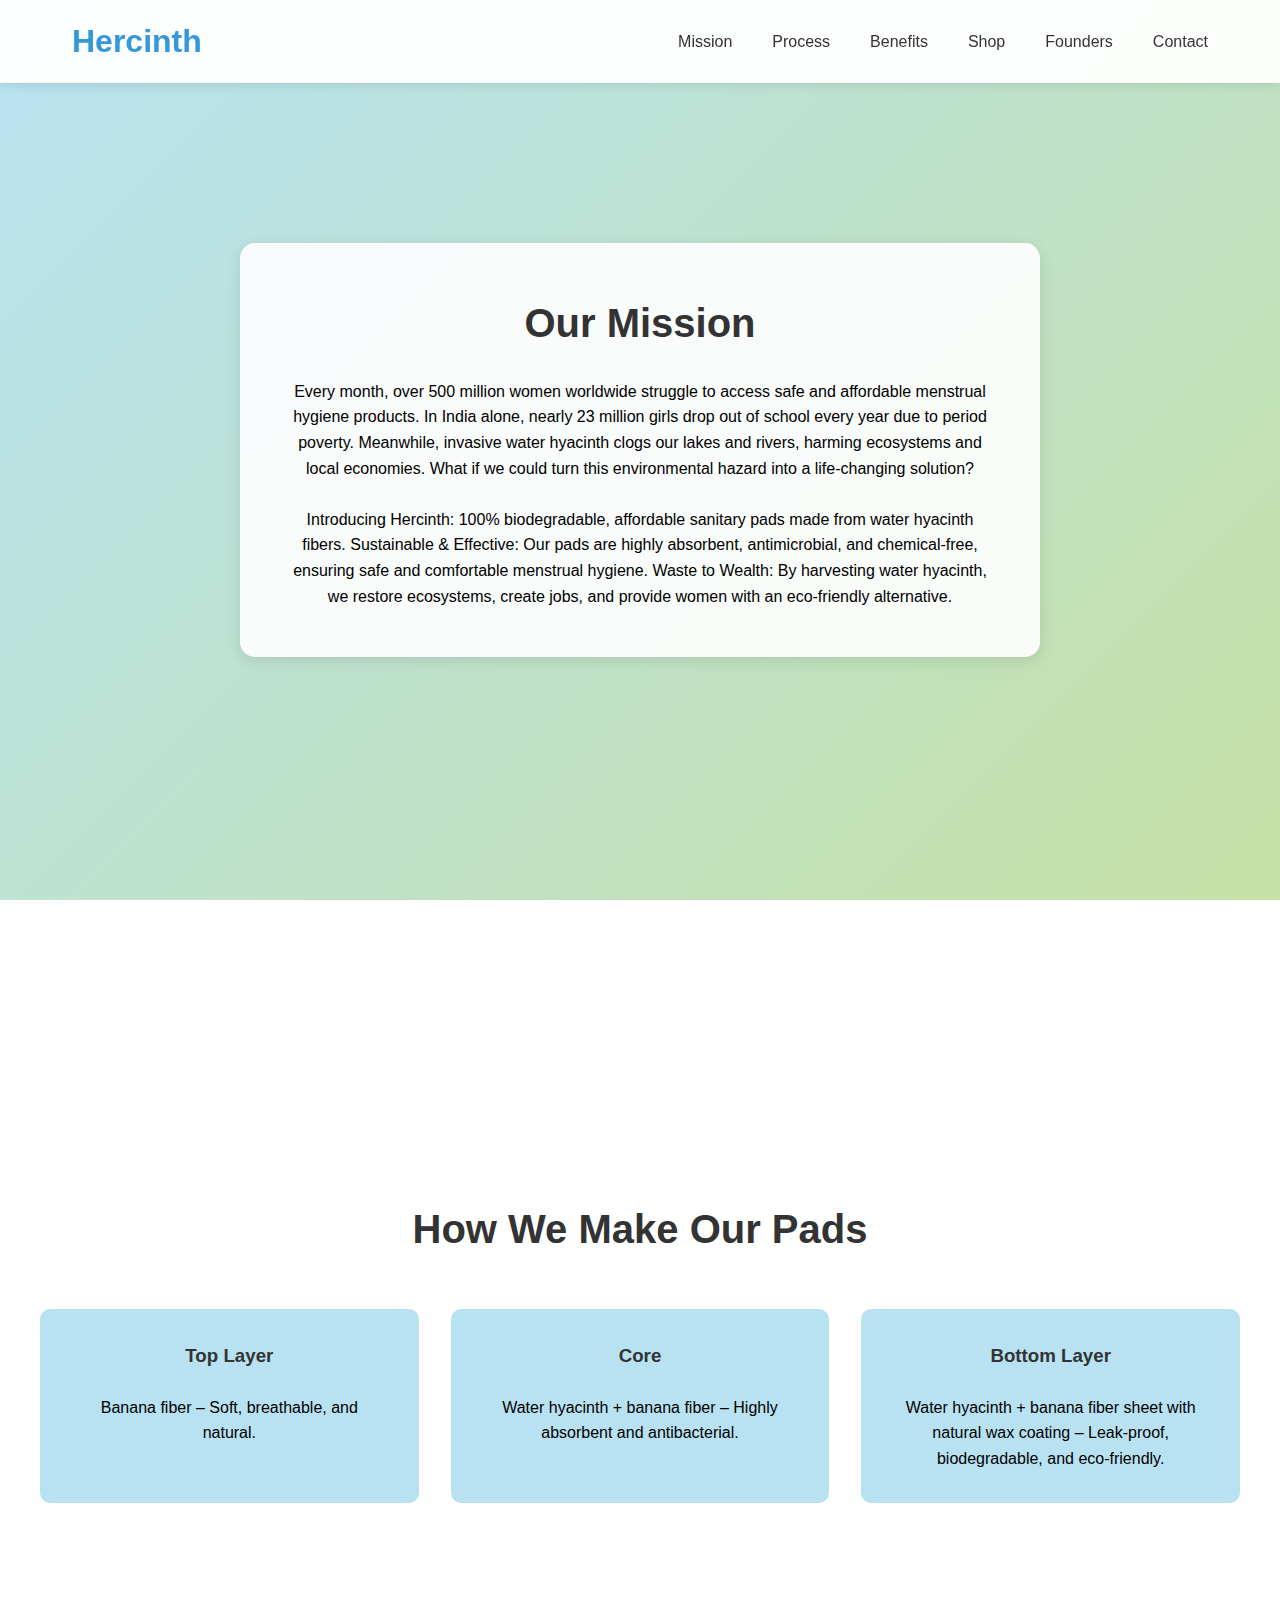
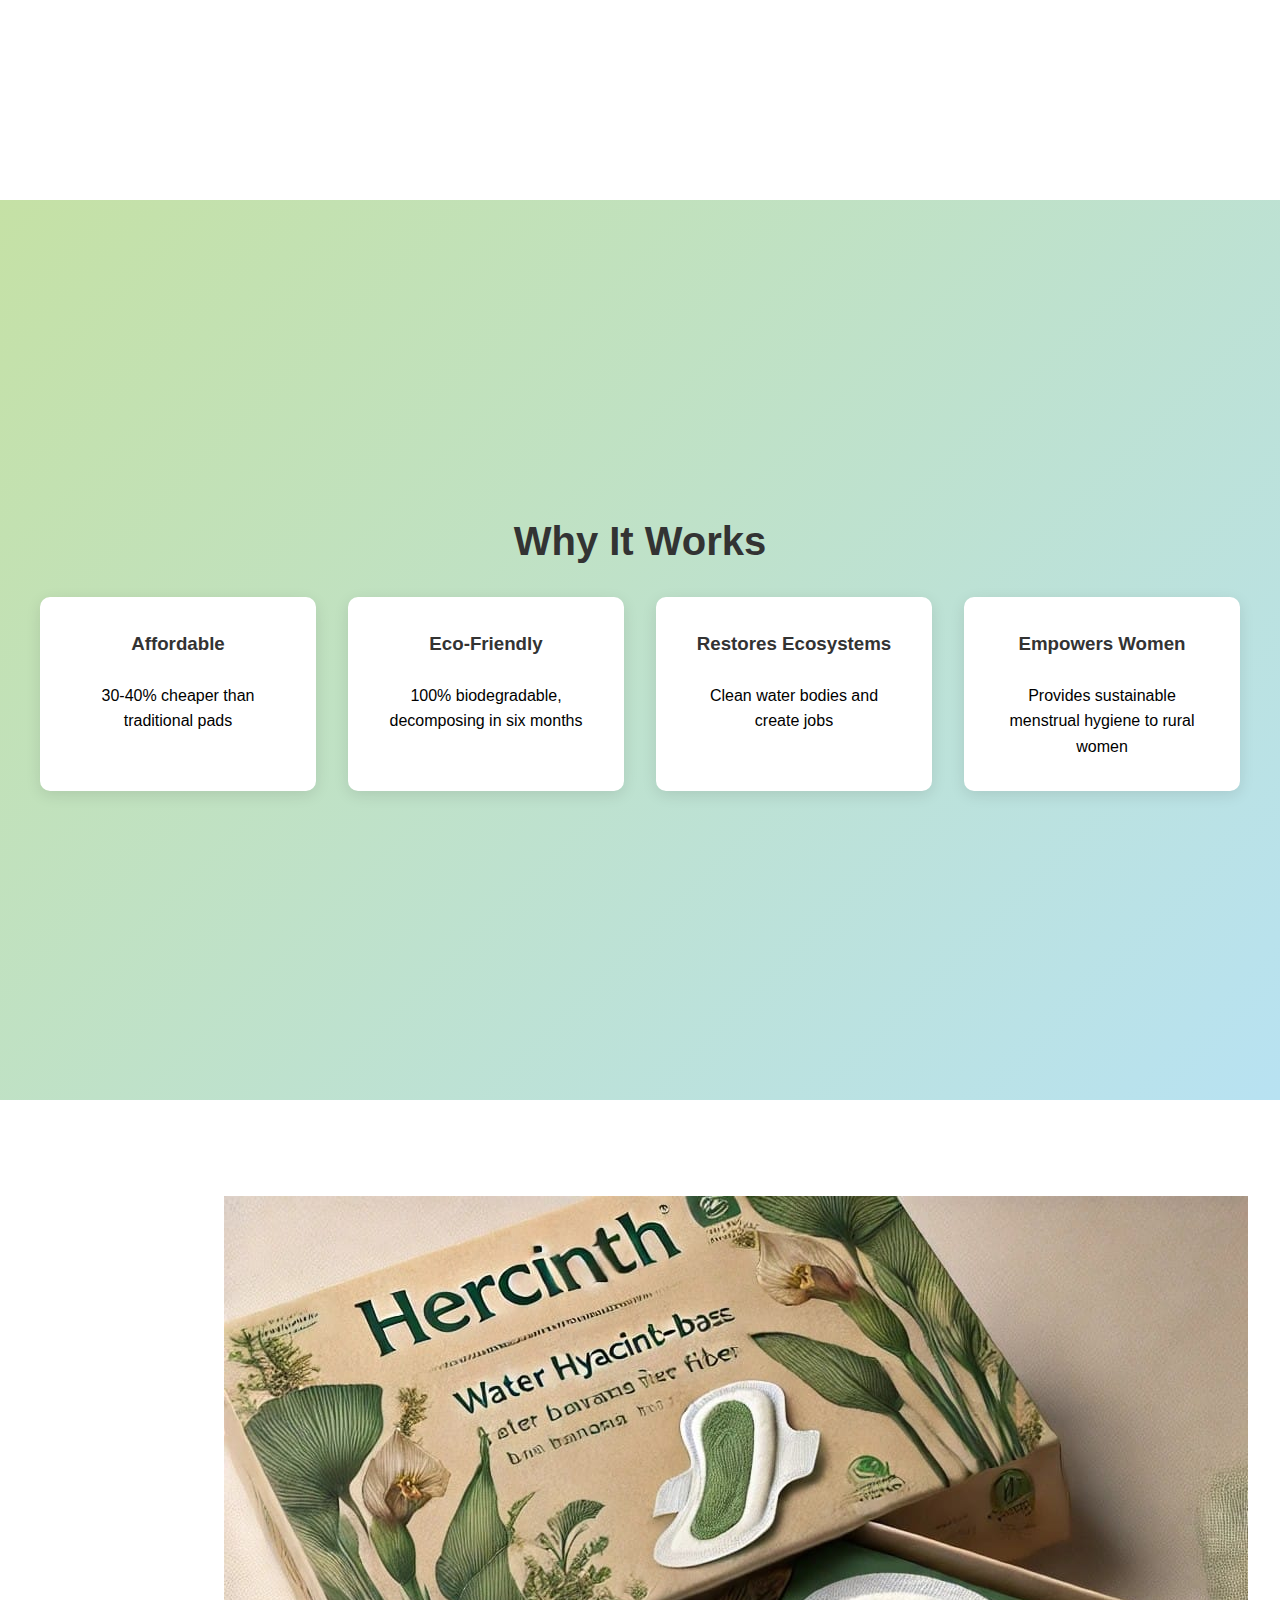
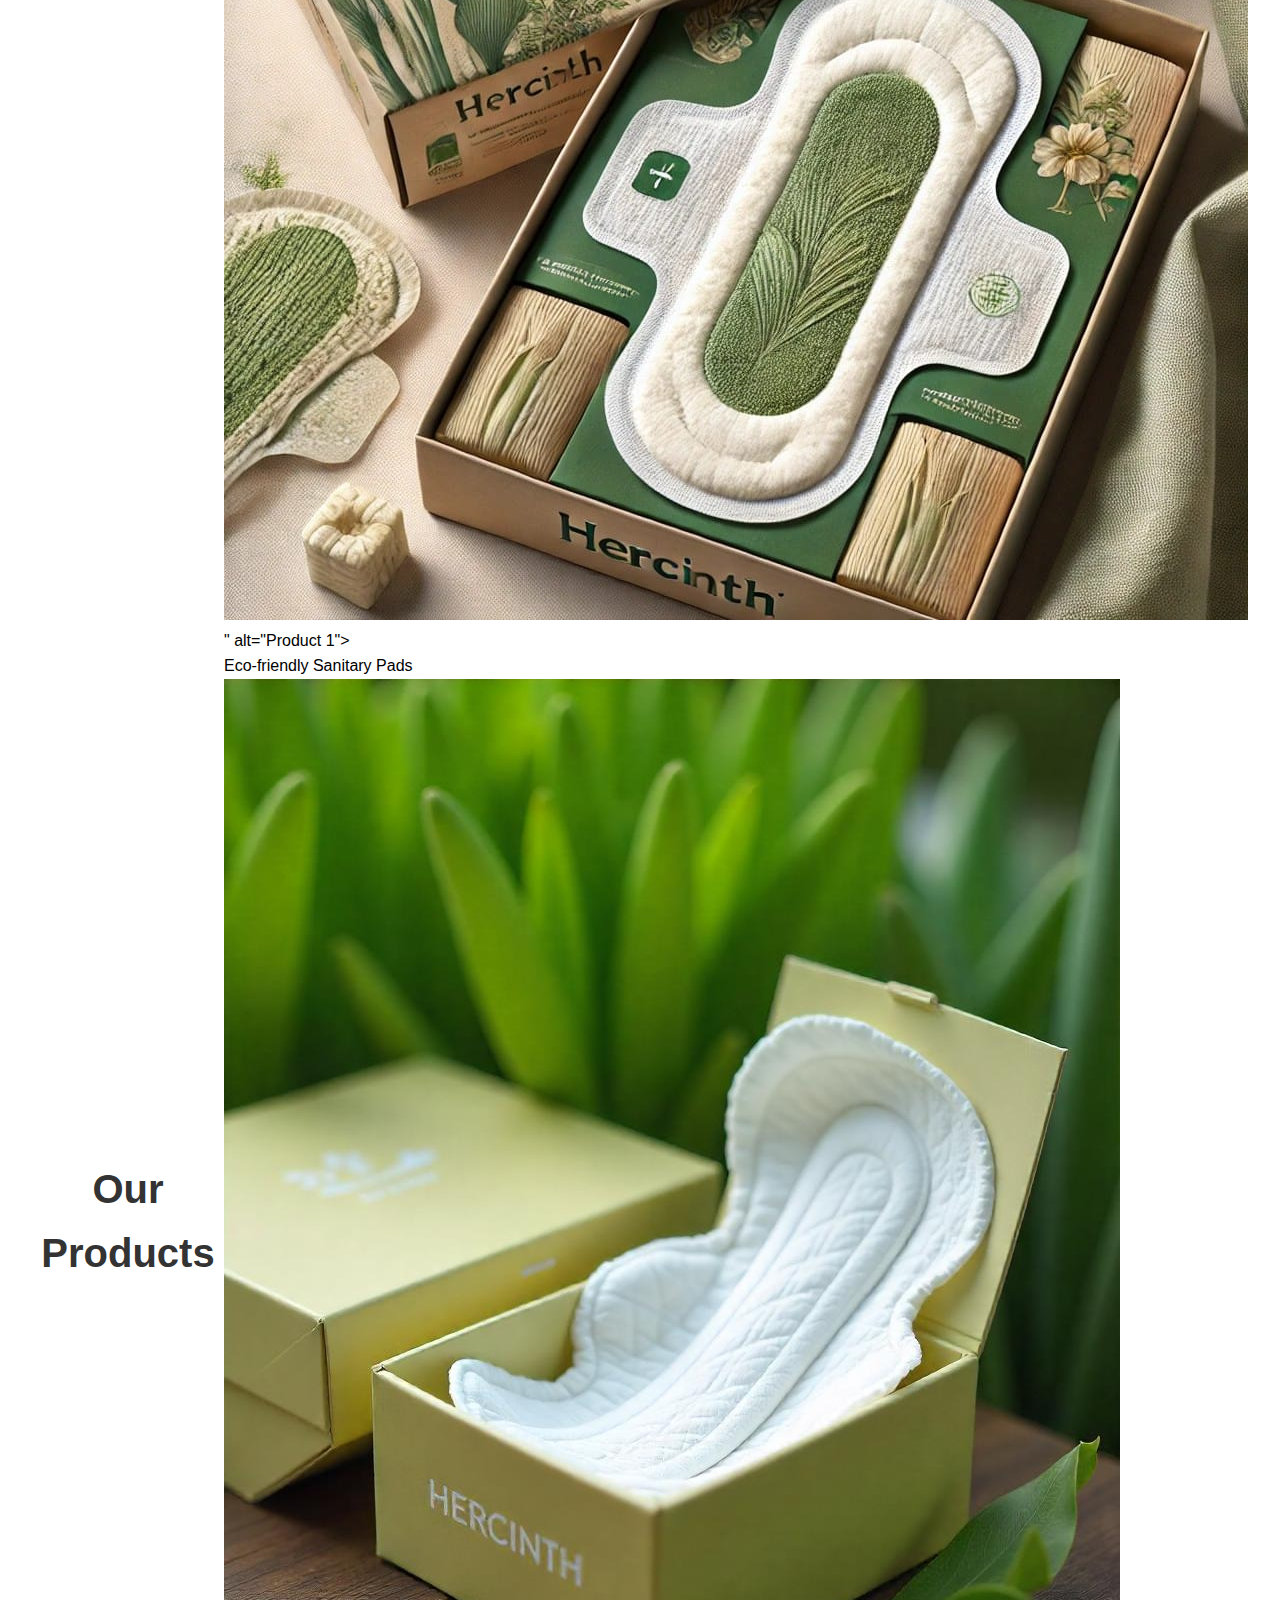
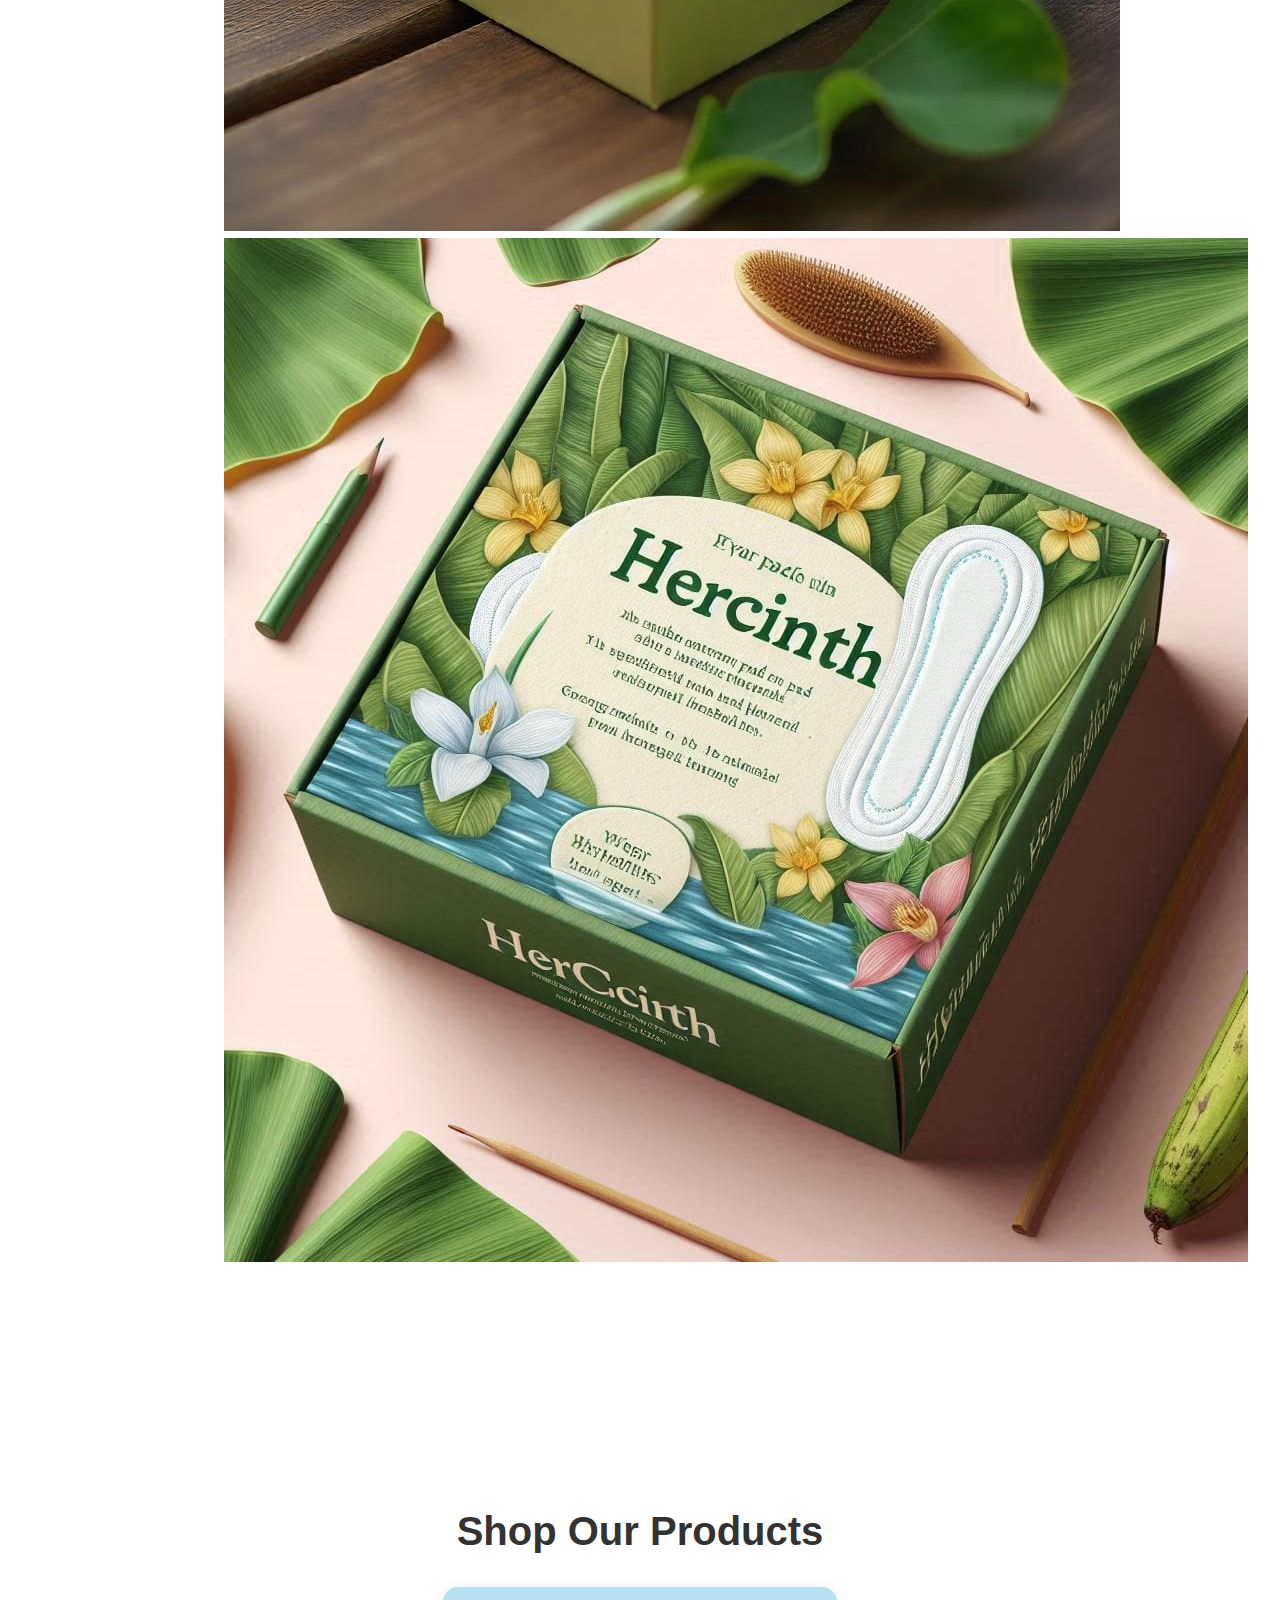
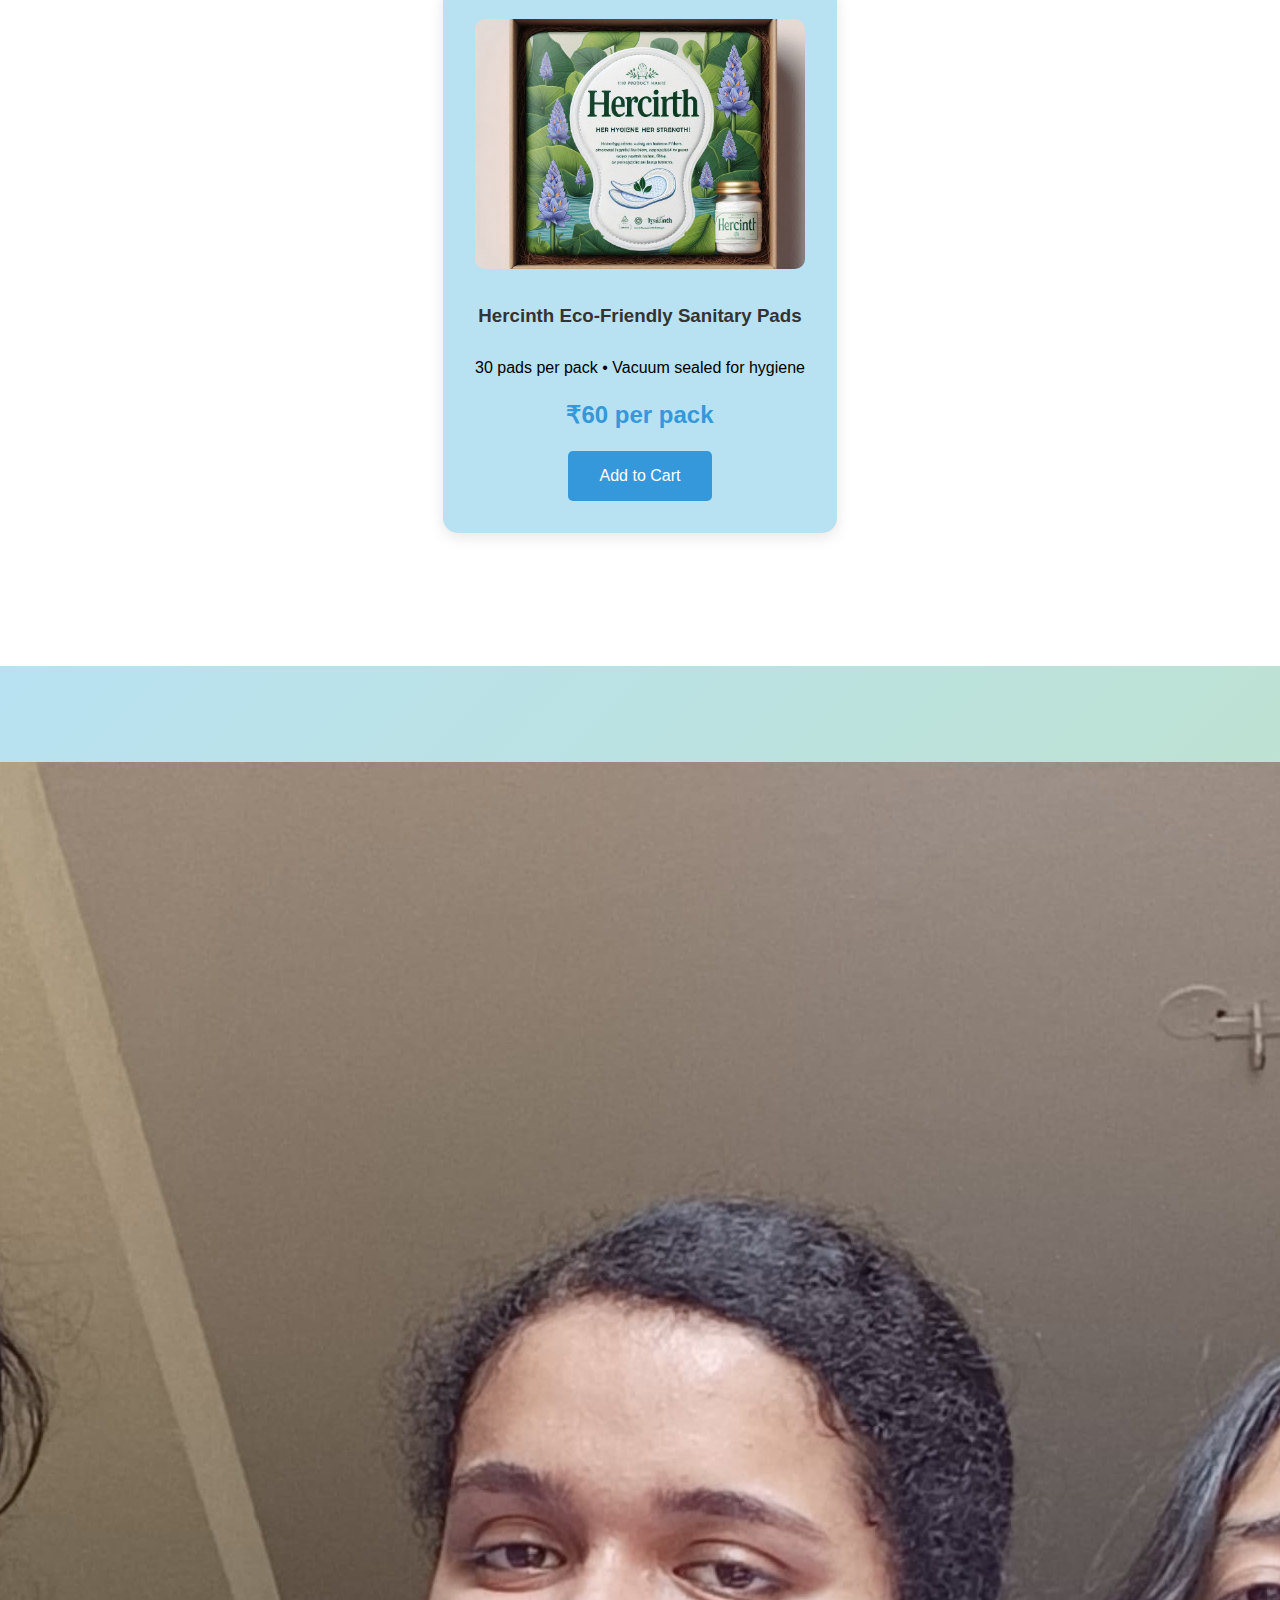
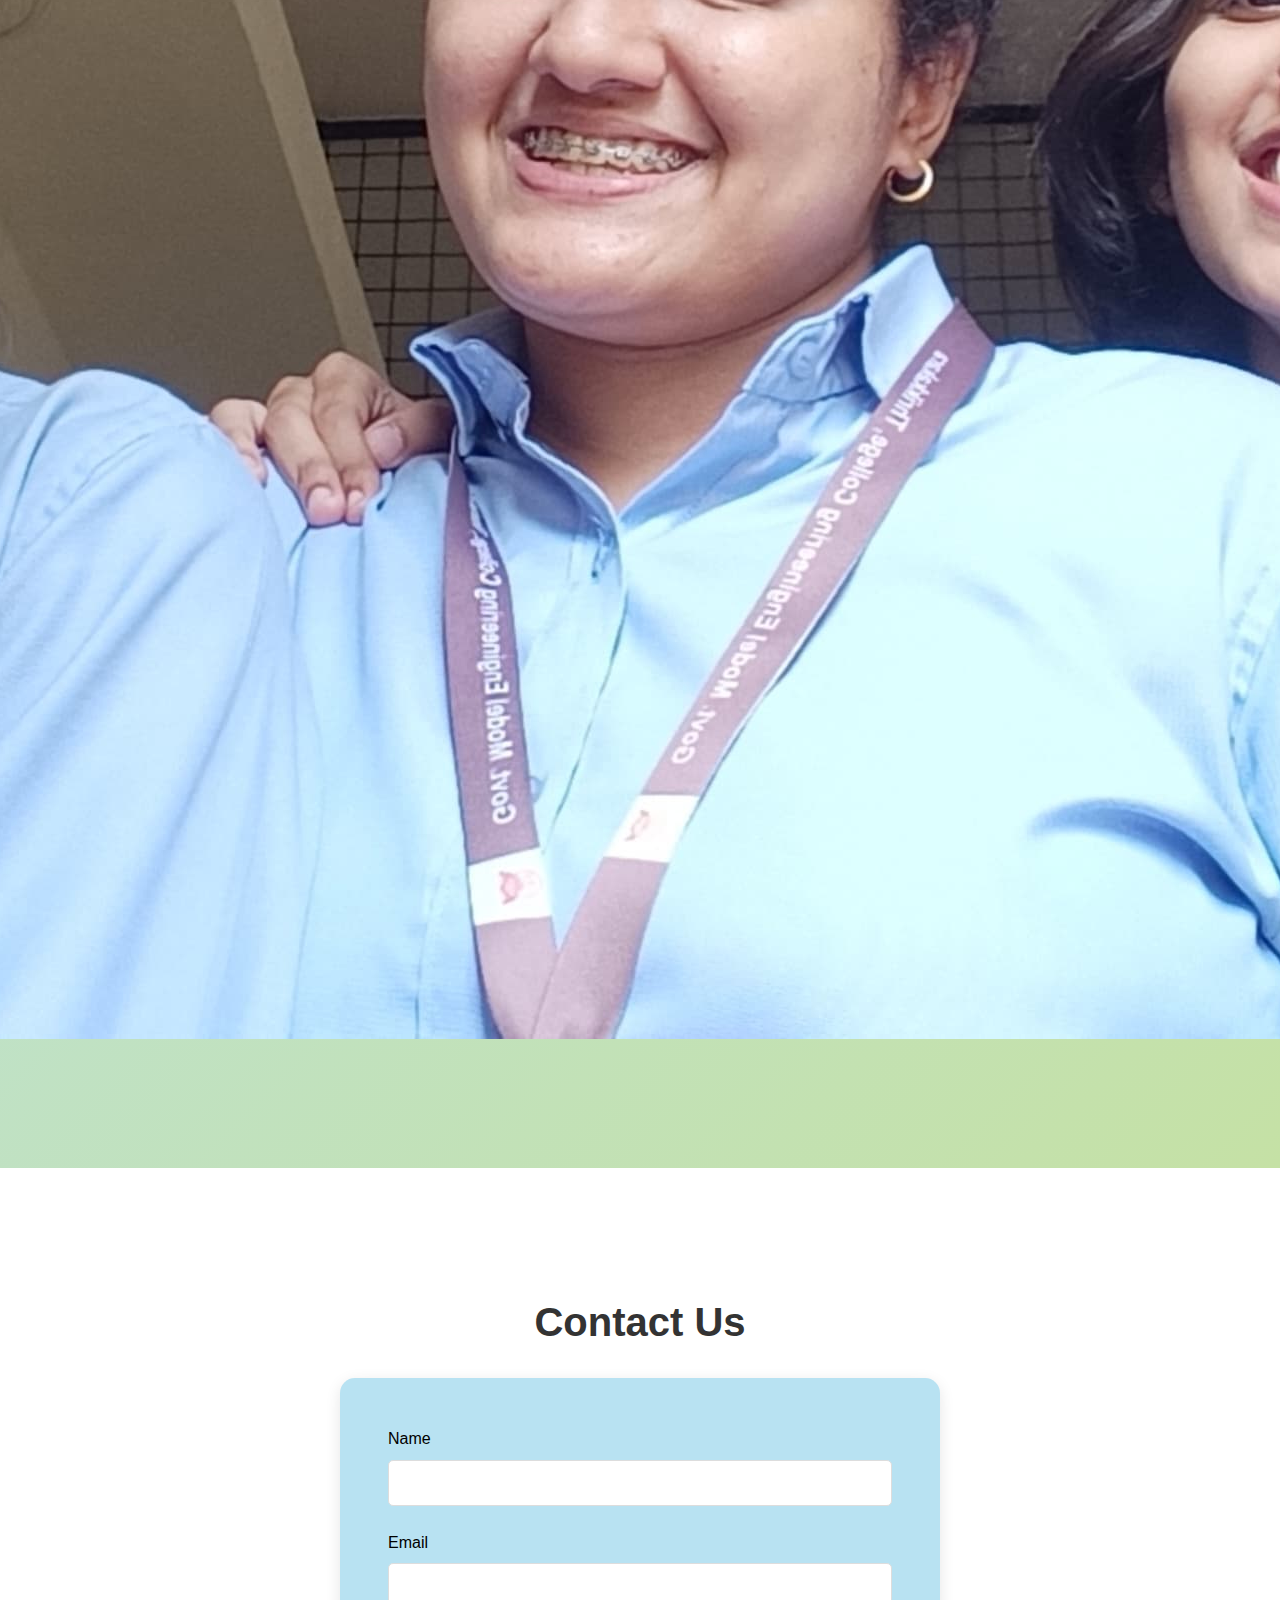
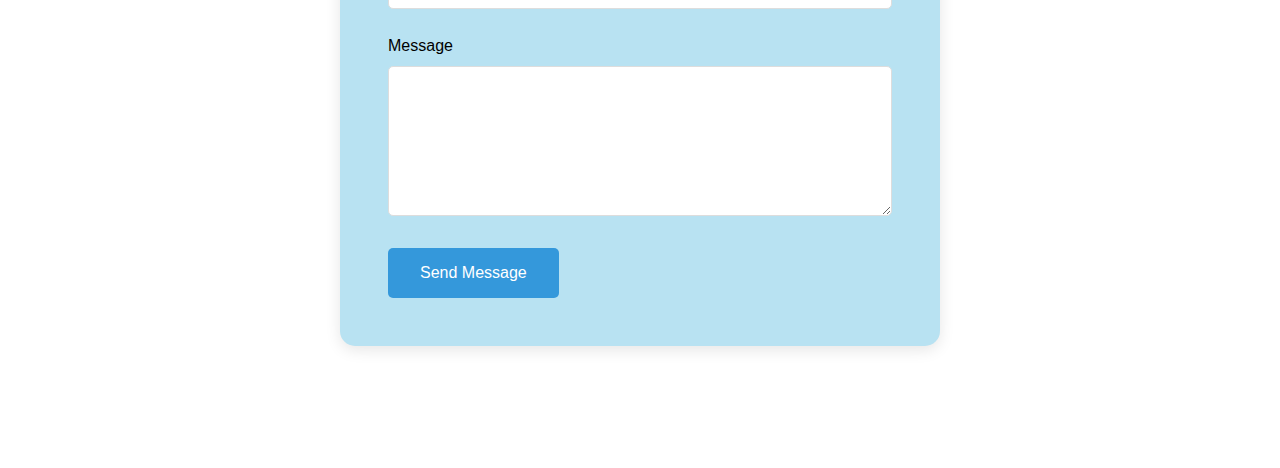
==== index.html @ 65f58ed2 "z" ====
<!DOCTYPE html>
<html lang="en">
<head>
    <link rel="stylesheet" href="styles.css">
    <script src="script.js"></script>
    <meta charset="UTF-8">
    <meta name="viewport" content="width=device-width, initial-scale=1.0">
    <title>Hercinth - Eco-Friendly Pads</title>
    <style>
        * {
            margin: 0;
            padding: 0;
            box-sizing: border-box;
            font-family: 'Segoe UI', Tahoma, Geneva, Verdana, sans-serif;
        }

        :root {
            --primary-blue: #B8E2F2;
            --primary-green: #C5E1A5;
            --dark-blue: #3498db;
            --dark-green: #4CAF50;
            --text-color: #333;
            --white: #ffffff;
        }

        html {
            scroll-behavior: smooth;
        }

        body {
            line-height: 1.6;
        }

        /* Navigation */
        .navbar {
            position: fixed;
            top: 0;
            width: 100%;
            background-color: rgba(255, 255, 255, 0.95);
            box-shadow: 0 2px 10px rgba(0, 0, 0, 0.1);
            z-index: 1000;
            padding: 1rem 0;
        }

        .nav-container {
            max-width: 1200px;
            margin: 0 auto;
            display: flex;
            justify-content: space-between;
            align-items: center;
            padding: 0 2rem;
        }

        .logo {
            font-size: 2rem;
            font-weight: bold;
            color: var(--dark-blue);
            text-decoration: none;
        }

        .nav-links {
            display: flex;
            gap: 2.5rem;
        }

        .nav-links a {
            text-decoration: none;
            color: var(--text-color);
            font-weight: 500;
            transition: color 0.3s;
        }

        .nav-links a:hover {
            color: var(--dark-blue);
        }

        /* Sections */
        section {
            min-height: 100vh;
            padding: 6rem 2rem;
            display: flex;
            align-items: center;
            justify-content: center;
        }

        .container {
            max-width: 1200px;
            margin: 0 auto;
            width: 100%;
        }

        /* Mission Section */
        #mission {
            background: linear-gradient(135deg, var(--primary-blue), var(--primary-green));
            text-align: center;
        }

        .mission-content {
            max-width: 800px;
            margin: 0 auto;
            background: rgba(255, 255, 255, 0.9);
            padding: 3rem;
            border-radius: 15px;
            box-shadow: 0 4px 15px rgba(0, 0, 0, 0.1);
        }

        /* Process Section */
        #process {
            background-color: var(--white);
        }

        .process-grid {
            display: grid;
            grid-template-columns: repeat(3, 1fr);
            gap: 2rem;
            margin-top: 3rem;
        }

        .process-card {
            background: var(--primary-blue);
            padding: 2rem;
            border-radius: 10px;
            text-align: center;
            transition: transform 0.3s;
        }

        .process-card:hover {
            transform: translateY(-5px);
        }

        /* Benefits Section */
        #benefits {
            background: linear-gradient(135deg, var(--primary-green), var(--primary-blue));
        }

        .benefits-grid {
            display: grid;
            grid-template-columns: repeat(auto-fit, minmax(250px, 1fr));
            gap: 2rem;
        }

        .benefit-card {
            background: var(--white);
            padding: 2rem;
            border-radius: 10px;
            text-align: center;
            box-shadow: 0 4px 15px rgba(0, 0, 0, 0.1);
        }
 /* Product Section */
        #products {
        text-align: center;
        background: var(--white);
        padding: 3rem 0;
    }

    .product-gallery {
        display: flex;
        flex-wrap: wrap;
        justify-content: center;
        gap: 20px;
    }

    .product-item {
        width: 250px;
        background: rgba(255, 255, 255, 0.9);
        padding: 1.5rem;
        border-radius: 10px;
        box-shadow: 0 4px 15px rgba(0, 0, 0, 0.1);
        text-align: center;
    }

    .product-item img {
        width: 100%;
        height: auto;
        border-radius: 10px;
        display: block;
    }


        /* Shop Section */
        #shop {
            background-color: var(--white);
        }

        .product-container {
            display: flex;
            justify-content: center;
            align-items: center;
            gap: 3rem;
            flex-wrap: wrap;
        }

        .product-card {
            background: var(--primary-blue);
            padding: 2rem;
            border-radius: 15px;
            text-align: center;
            max-width: 400px;
            box-shadow: 0 4px 15px rgba(0, 0, 0, 0.1);
        }

        .product-image {
            width: 100%;
            height: 250px;
            object-fit: cover;
            border-radius: 10px;
            margin-bottom: 1.5rem;
        }

        .price {
            font-size: 1.5rem;
            color: var(--dark-blue);
            margin: 1rem 0;
            font-weight: bold;
        }

        /* Founders Section */
        #founders {
            background: linear-gradient(135deg, var(--primary-blue), var(--primary-green));
        }

        .founders-grid {
            display: grid;
            grid-template-columns: repeat(auto-fit, minmax(200px, 1fr));
            gap: 2rem;
            margin-top: 3rem;
        }

        .founder-card {
            background: var(--white);
            padding: 2rem;
            border-radius: 10px;
            text-align: center;
            box-shadow: 0 4px 15px rgba(0, 0, 0, 0.1);
        }

        .founder-image {
            width: 150px;
            height: 150px;
            border-radius: 50%;
            margin: 0 auto 1.5rem;
            background: var(--primary-blue);
        }

        /* Contact Section */
        #contact {
            background-color: var(--white);
        }

        .contact-form {
            max-width: 600px;
            margin: 0 auto;
            background: var(--primary-blue);
            padding: 3rem;
            border-radius: 15px;
            box-shadow: 0 4px 15px rgba(0, 0, 0, 0.1);
        }

        .form-group {
            margin-bottom: 1.5rem;
        }

        .form-group label {
            display: block;
            margin-bottom: 0.5rem;
            font-weight: 500;
        }

        .form-group input,
        .form-group textarea {
            width: 100%;
            padding: 0.8rem;
            border: 1px solid #ddd;
            border-radius: 5px;
            font-size: 1rem;
        }

        .form-group textarea {
            height: 150px;
            resize: vertical;
        }

        .btn {
            background: var(--dark-blue);
            color: white;
            padding: 1rem 2rem;
            border: none;
            border-radius: 5px;
            cursor: pointer;
            font-size: 1rem;
            transition: background-color 0.3s;
        }

        .btn:hover {
            background: var(--dark-green);
        }

        /* Headings */
        h1, h2, h3 {
            color: var(--text-color);
            margin-bottom: 1.5rem;
        }

        h2 {
            font-size: 2.5rem;
            text-align: center;
        }

        /* Responsive Design */
        @media (max-width: 768px) {
            .nav-container {
                flex-direction: column;
                padding: 1rem;
            }

            .nav-links {
                margin-top: 1rem;
                flex-wrap: wrap;
                justify-content: center;
                gap: 1rem;
            }

            .process-grid {
                grid-template-columns: 1fr;
            }

            section {
                padding: 4rem 1rem;
            }
        }
    </style>
</head>
<body>
    <nav class="navbar">
        <div class="nav-container">
            <a href="#" class="logo">Hercinth</a>
            <div class="nav-links">
                <a href="#mission">Mission</a>
                <a href="#process">Process</a>
                <a href="#benefits">Benefits</a>
                <a href="#shop">Shop</a>
                <a href="#founders">Founders</a>
                <a href="#contact">Contact</a>
            </div>
        </div>
    </nav>

    <section id="mission">
        <div class="container">
            <div class="mission-content">
                <h2>Our Mission</h2>
                <p>Every month, over 500 million women worldwide struggle to access safe and affordable menstrual hygiene products. In India alone, nearly 23 million girls drop out of school every year due to period poverty. Meanwhile, invasive water hyacinth clogs our lakes and rivers, harming ecosystems and local economies. What if we could turn this environmental hazard into a life-changing solution?</p>
                <br>
                <p>Introducing Hercinth: 100% biodegradable, affordable sanitary pads made from water hyacinth fibers. Sustainable & Effective: Our pads are highly absorbent, antimicrobial, and chemical-free, ensuring safe and comfortable menstrual hygiene. Waste to Wealth: By harvesting water hyacinth, we restore ecosystems, create jobs, and provide women with an eco-friendly alternative.</p>
            </div>
        </div>
    </section>

    <section id="process">
        <div class="container">
            <h2>How We Make Our Pads</h2>
            <div class="process-grid">
                <div class="process-card">
                    <h3>Top Layer</h3>
                    <p>Banana fiber – Soft, breathable, and natural.</p>
                </div>
                <div class="process-card">
                    <h3>Core</h3>
                    <p>Water hyacinth + banana fiber – Highly absorbent and antibacterial.</p>
                </div>
                <div class="process-card">
                    <h3>Bottom Layer</h3>
                    <p>Water hyacinth + banana fiber sheet with natural wax coating – Leak-proof, biodegradable, and eco-friendly.</p>
                </div>
            </div>
        </div>
    </section>

    <section id="benefits">
        <div class="container">
            <h2>Why It Works</h2>
            <div class="benefits-grid">
                <div class="benefit-card">
                    <h3>Affordable</h3>
                    <p>30-40% cheaper than traditional pads</p>
                </div>
                <div class="benefit-card">
                    <h3>Eco-Friendly</h3>
                    <p>100% biodegradable, decomposing in six months</p>
                </div>
                <div class="benefit-card">
                    <h3>Restores Ecosystems</h3>
                    <p>Clean water bodies and create jobs</p>
                </div>
                <div class="benefit-card">
                    <h3>Empowers Women</h3>
                    <p>Provides sustainable menstrual hygiene to rural women</p>
                </div>
            </div>
        </div>
    </section>

    <section id="product-gallery">
        <h2>Our Products</h2>
        <div class="gallery">
            <div class="product">
                <img src="Images/1.jpg" alt="Product 1">
                " alt="Product 1">
                <p>Eco-friendly Sanitary Pads</p>
            </div>
            <div class="product">
                <img src="Images/2.jpg" alt="Product 2">
            </div>
            <div class="product">
                <img src="Images/3.jpg" alt="Product 3">
            </div>
        </div>
    </section>
    

    
    <section id="shop">
        <div class="container">
            <h2>Shop Our Products</h2>
            <div class="product-container">
                <div class="product-card">
                    <img src="Images/4.jpg" alt="Hercinth Sanitary Pads" class="product-image">
                    <h3>Hercinth Eco-Friendly Sanitary Pads</h3>
                    <p>30 pads per pack • Vacuum sealed for hygiene</p>
                    <p class="price">₹60 per pack</p>
                    <button class="btn" onclick="addToCart()">Add to Cart</button>
                    <p id="cart-message"></p>
                </div>
            </div>
        </div>
    </section>

    <section id="founders">
        <h2>About the Founders</h2>
        <div class="founder-container">
            <img src="Images/5.jpg" alt="Hercinth Founders">
            <p>Meet the brilliant minds behind Hercinth – Anna, Catherine, Josna, and Neehara.</p>
        </div>
    </section>
    

    <section id="contact">
        <div class="container">
            <h2>Contact Us</h2>
            <div class="contact-form">
                <div class="form-group">
                    <label for="name">Name</label>
                    <input type="text" id="name" required>
                </div>
                <div class="form-group">
                    <label for="email">Email</label>
                    <input type="email" id="email" required>
                </div>
                <div class="form-group">
                    <label for="message">Message</label>
                    <textarea id="message" required></textarea>
                </div>
                <button class="btn" onclick="submitForm()">Send Message</button>
            </div>
        </div>
    </section>

    <script>
        function addToCart() {
            const cartMessage = document.getElementById('cart-message');
            cartMessage.textContent = 'Product added to cart!';
            setTimeout(() => {
                cartMessage.textContent = '';
            }, 3000);
        }

        function submitForm() {
            alert('Thank you for your message! We will get back to you soon.');
            document.querySelector('.contact-form').reset();
        }

        // Smooth scrolling for navigation
        document.querySelectorAll('a[href^="#"]').forEach(anchor => {
            anchor.addEventListener('click', function (e) {
                e.preventDefault();
                document.querySelector(this.getAttribute('href')).scrollIntoView({
                    behavior: 'smooth'
                });
            });
        });
    </script>
</body>
</html>
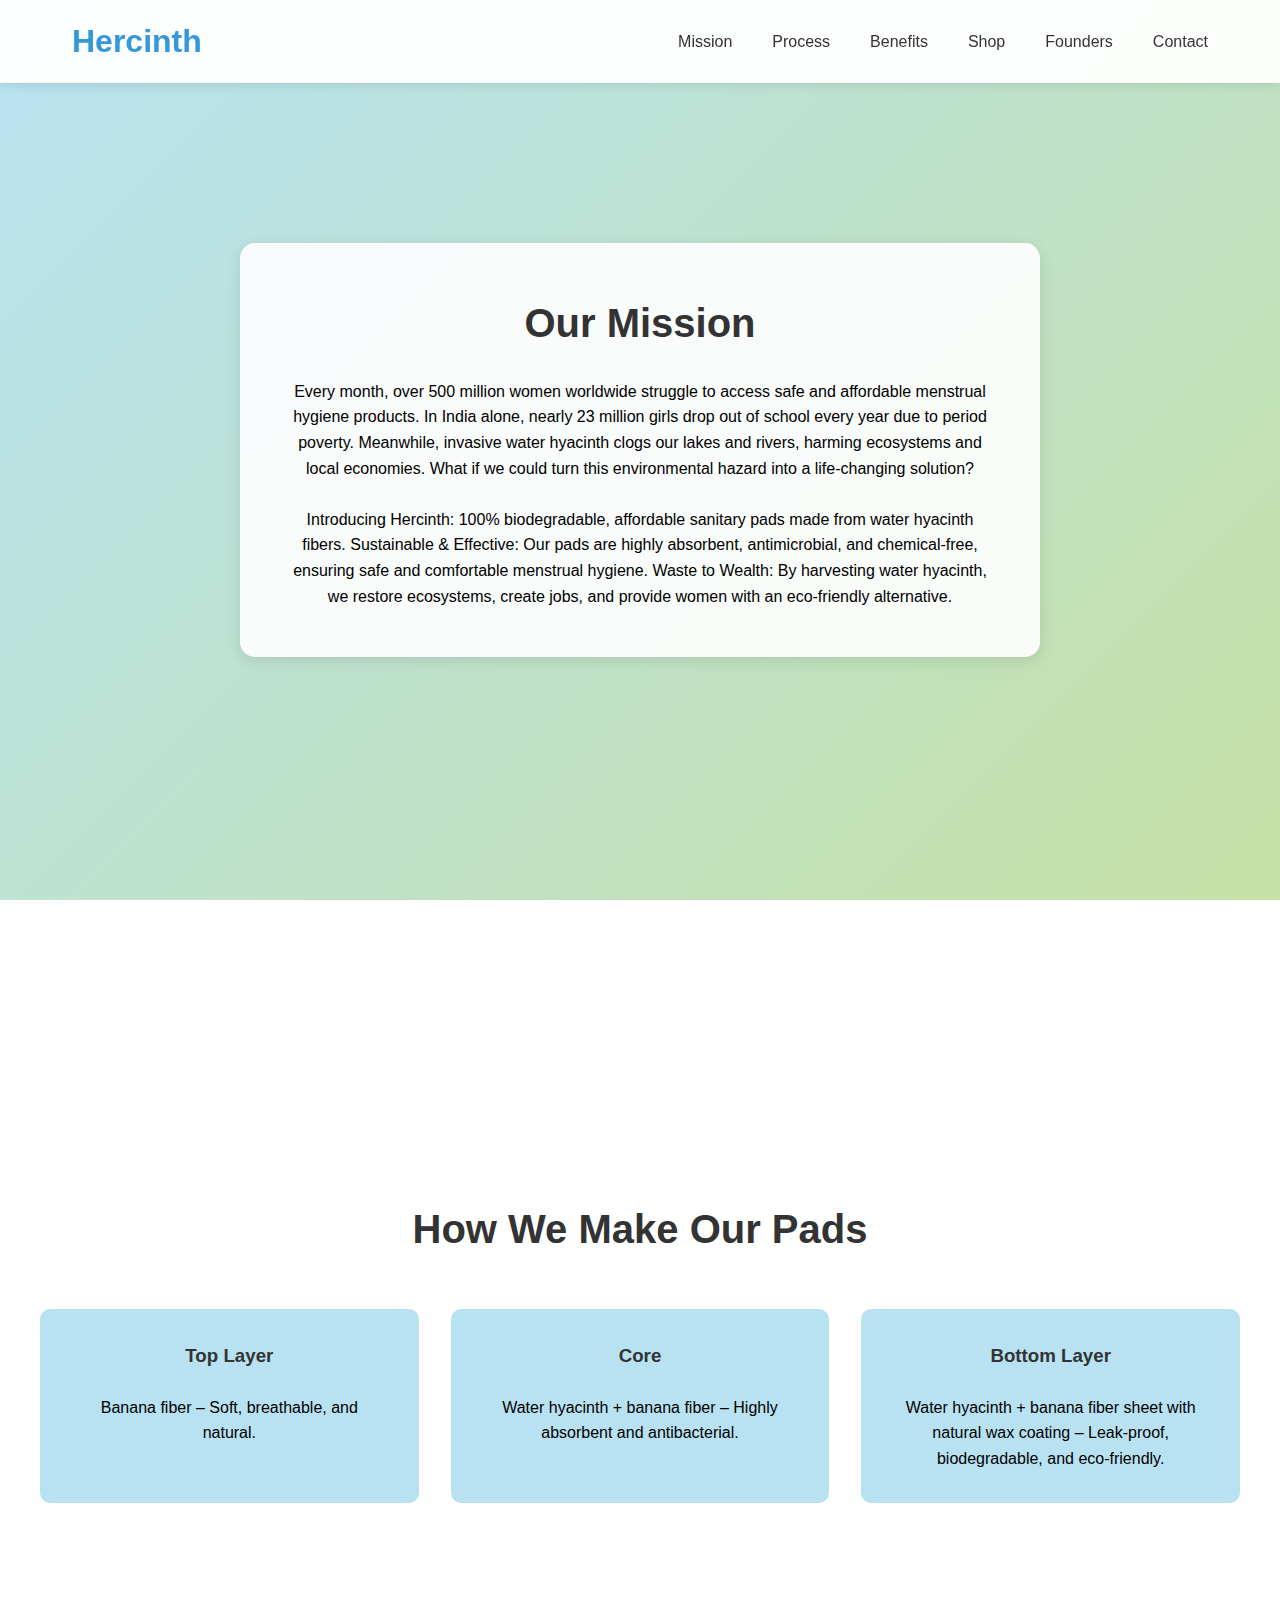
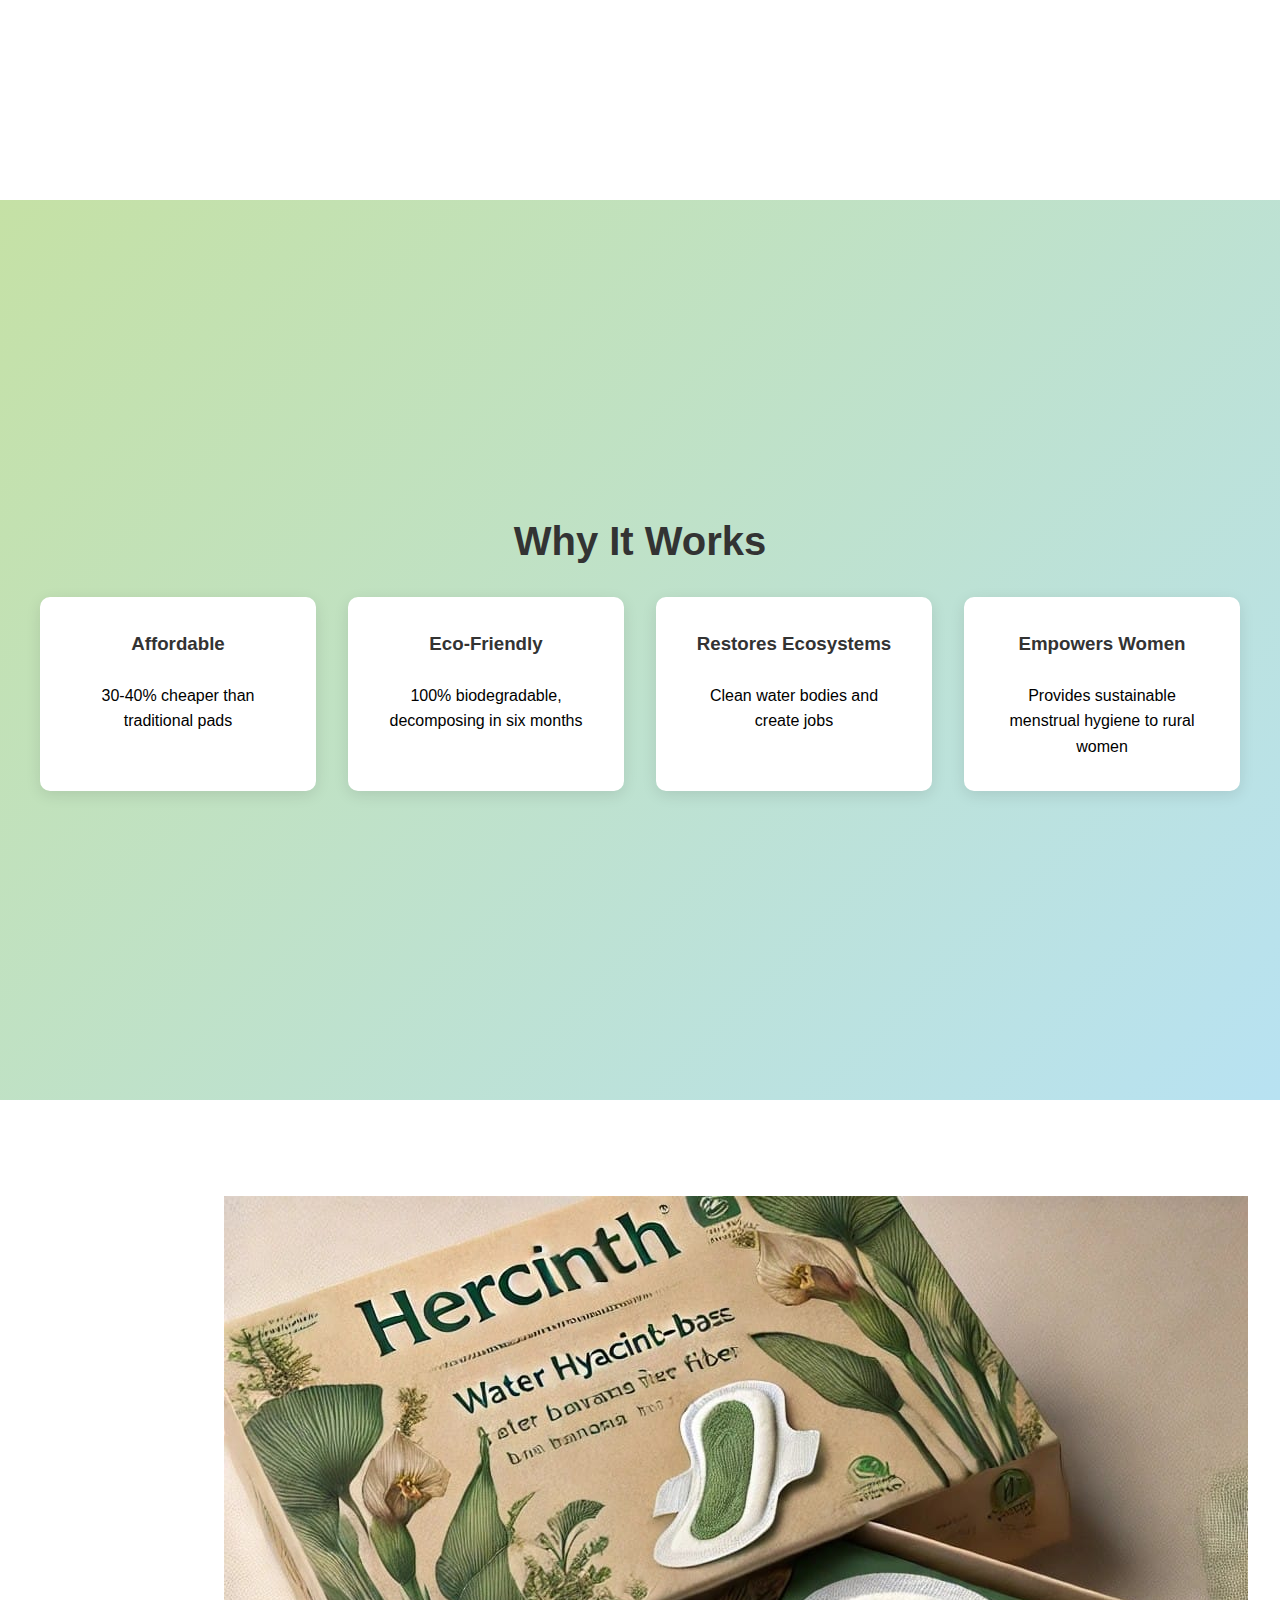
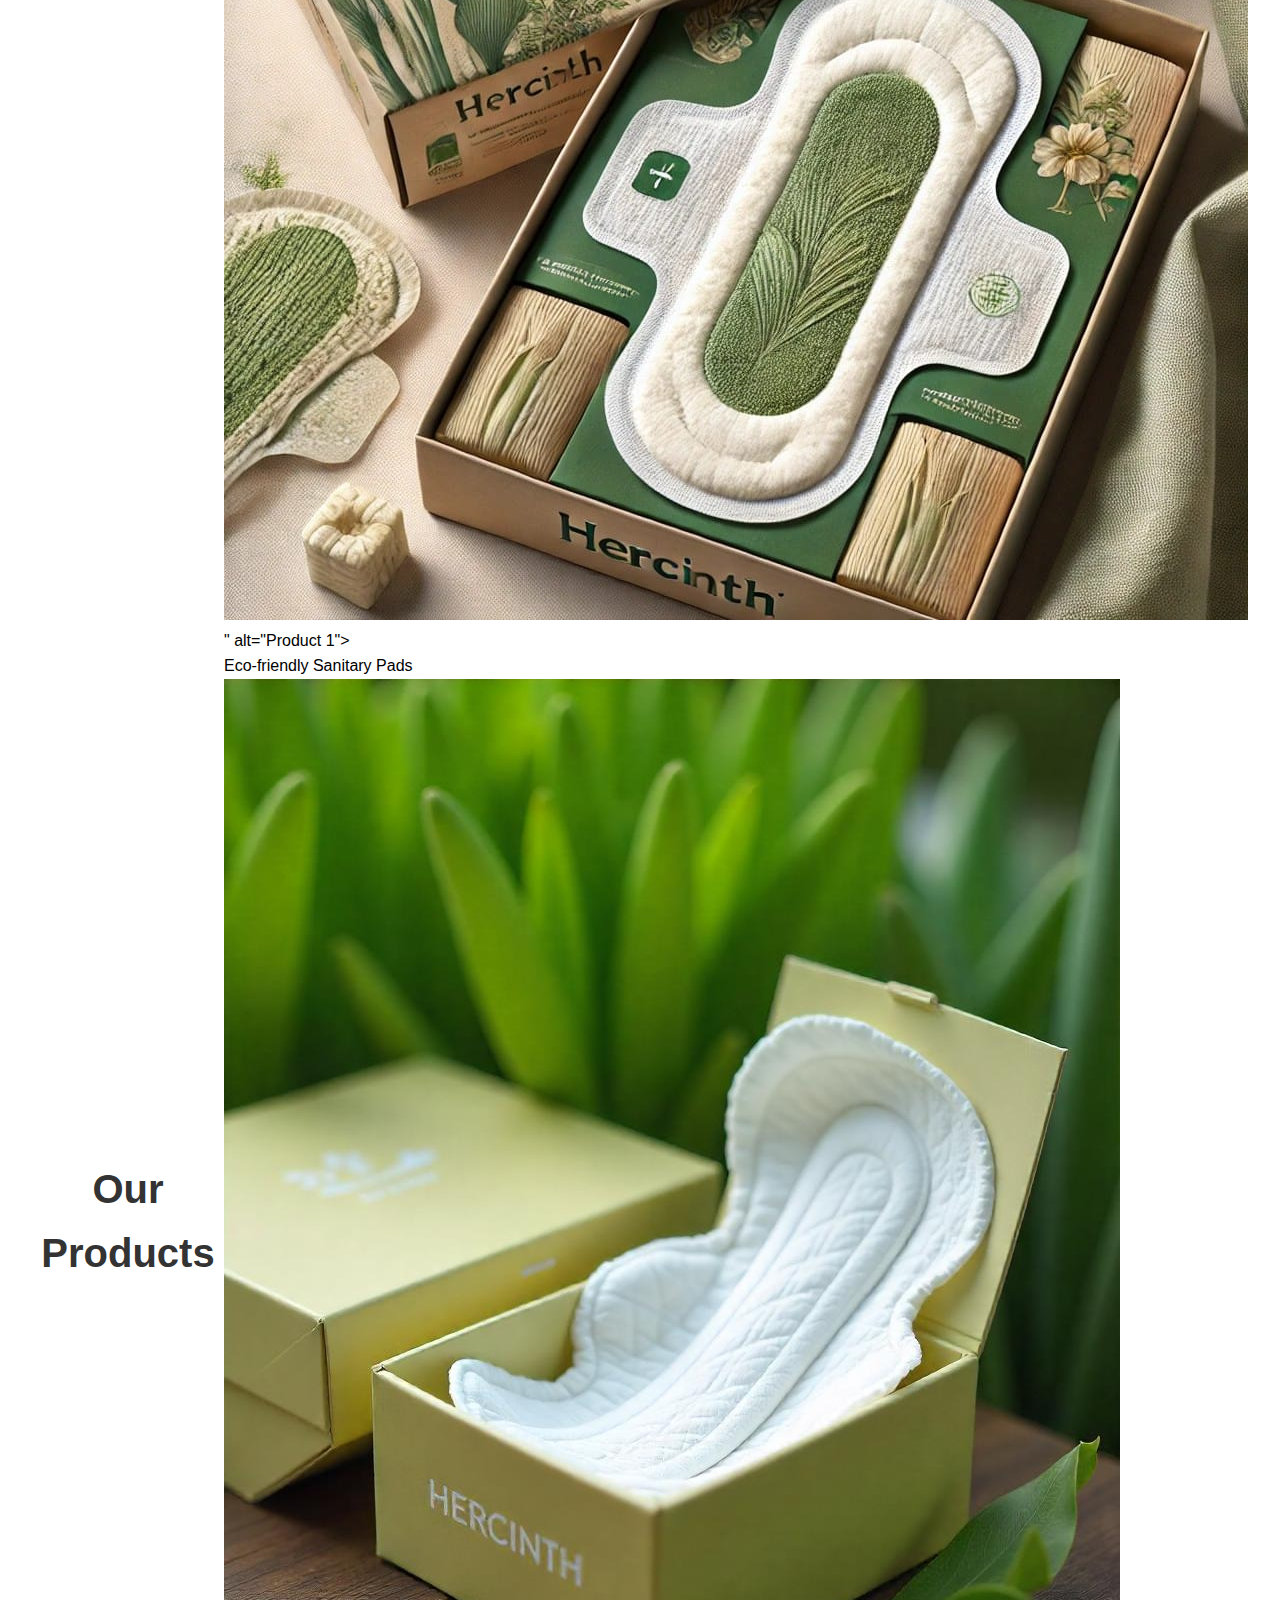
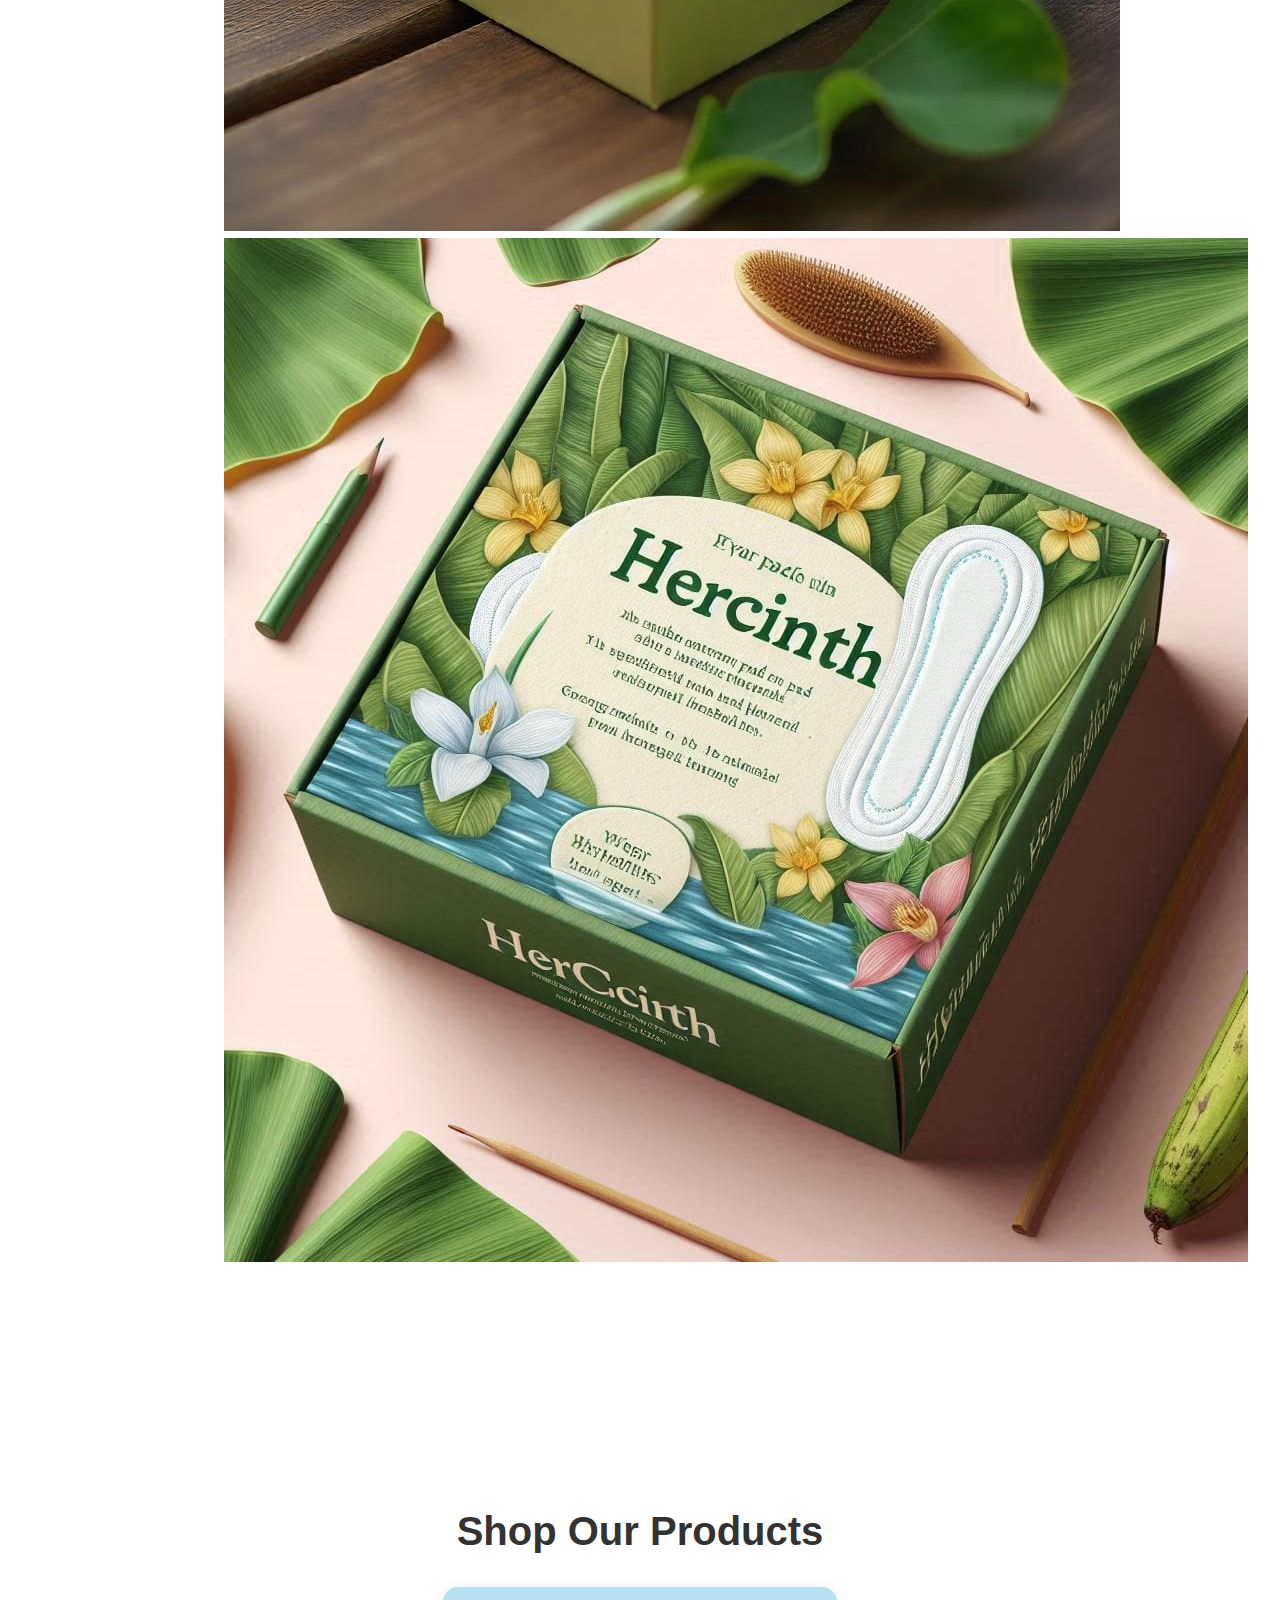
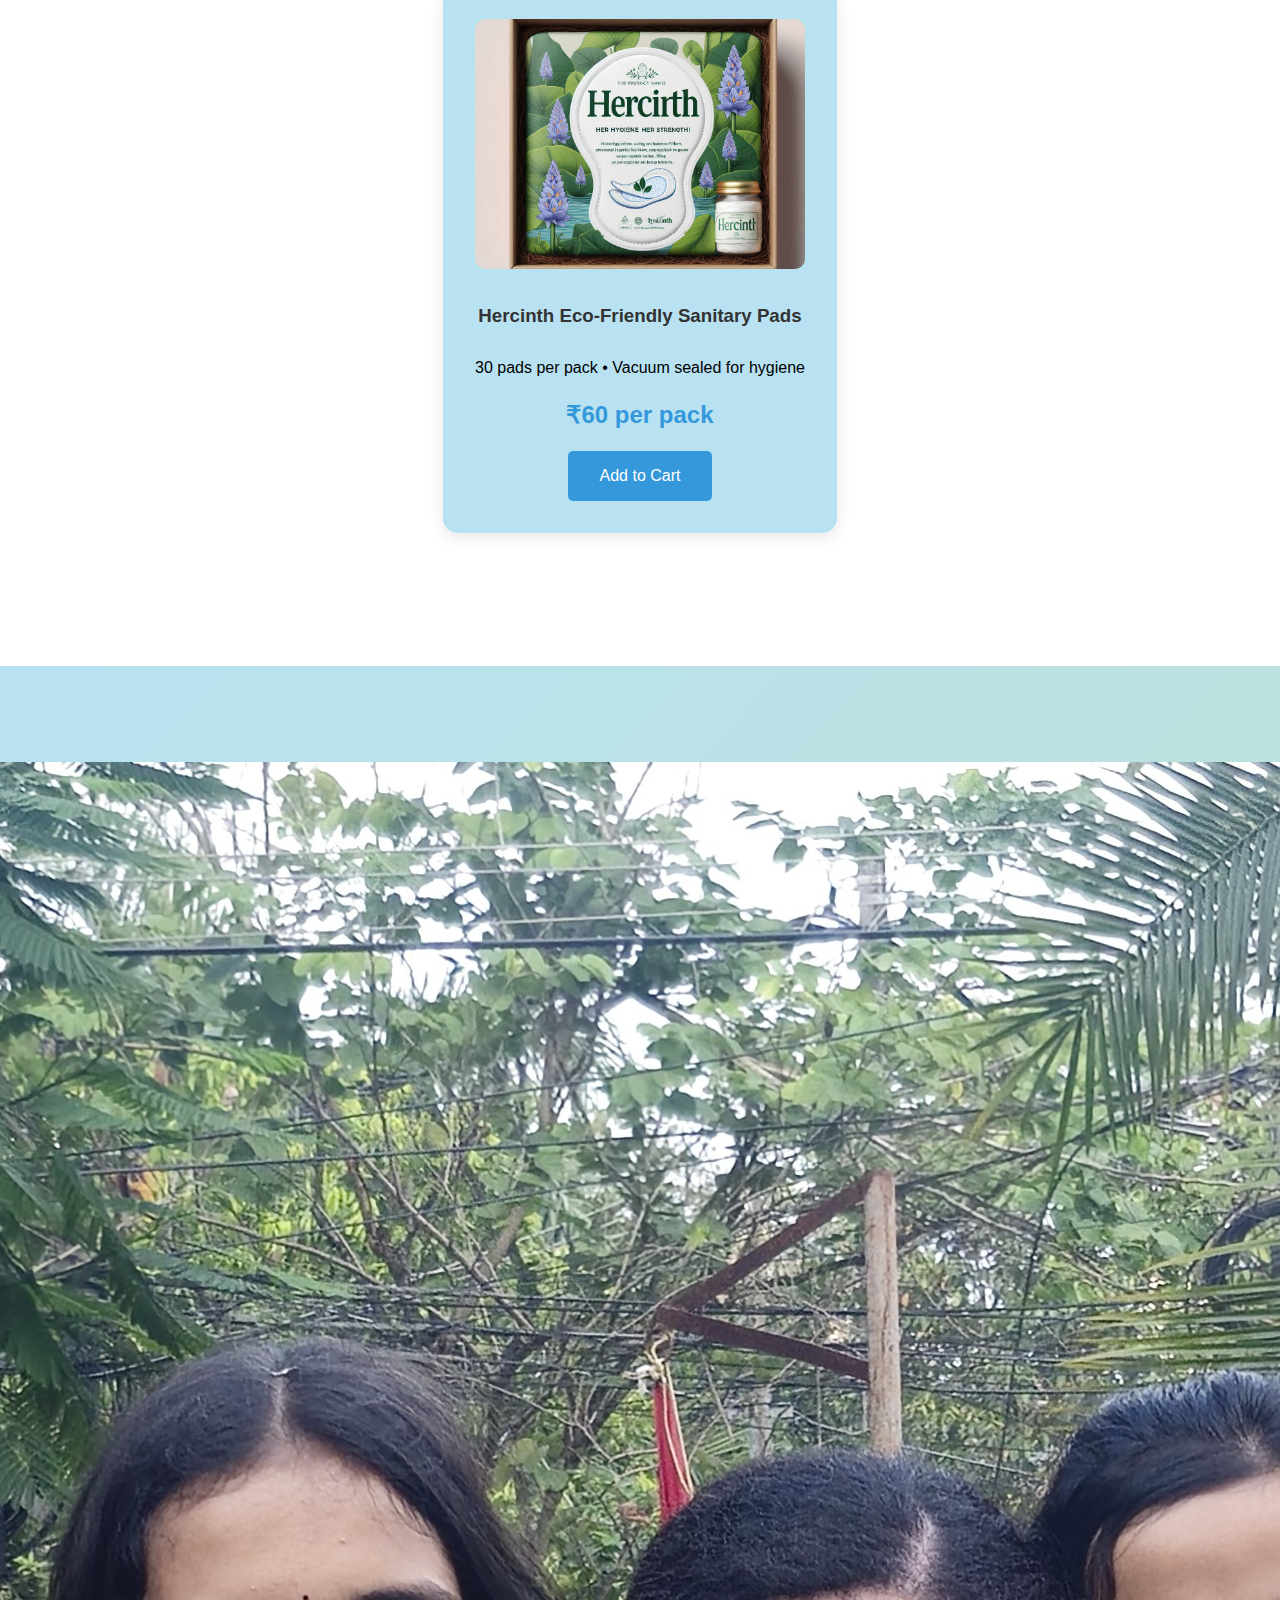
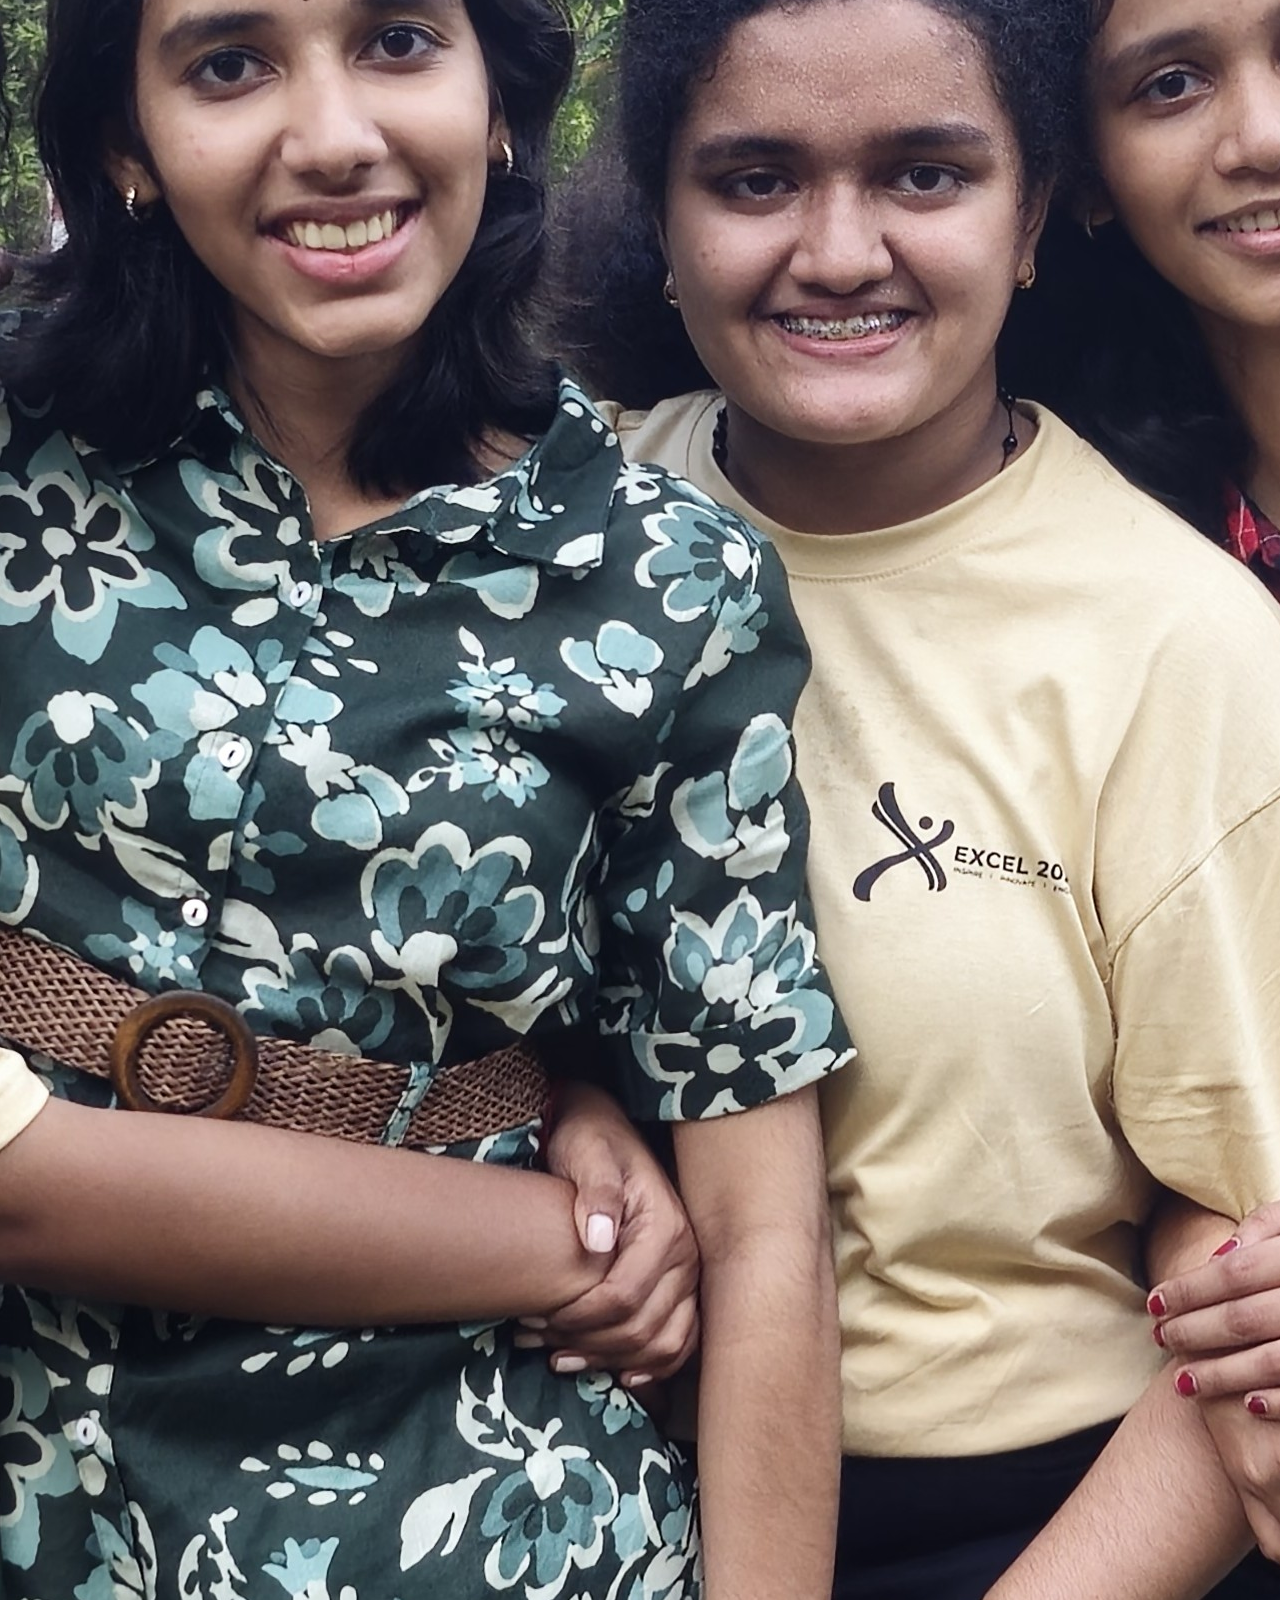
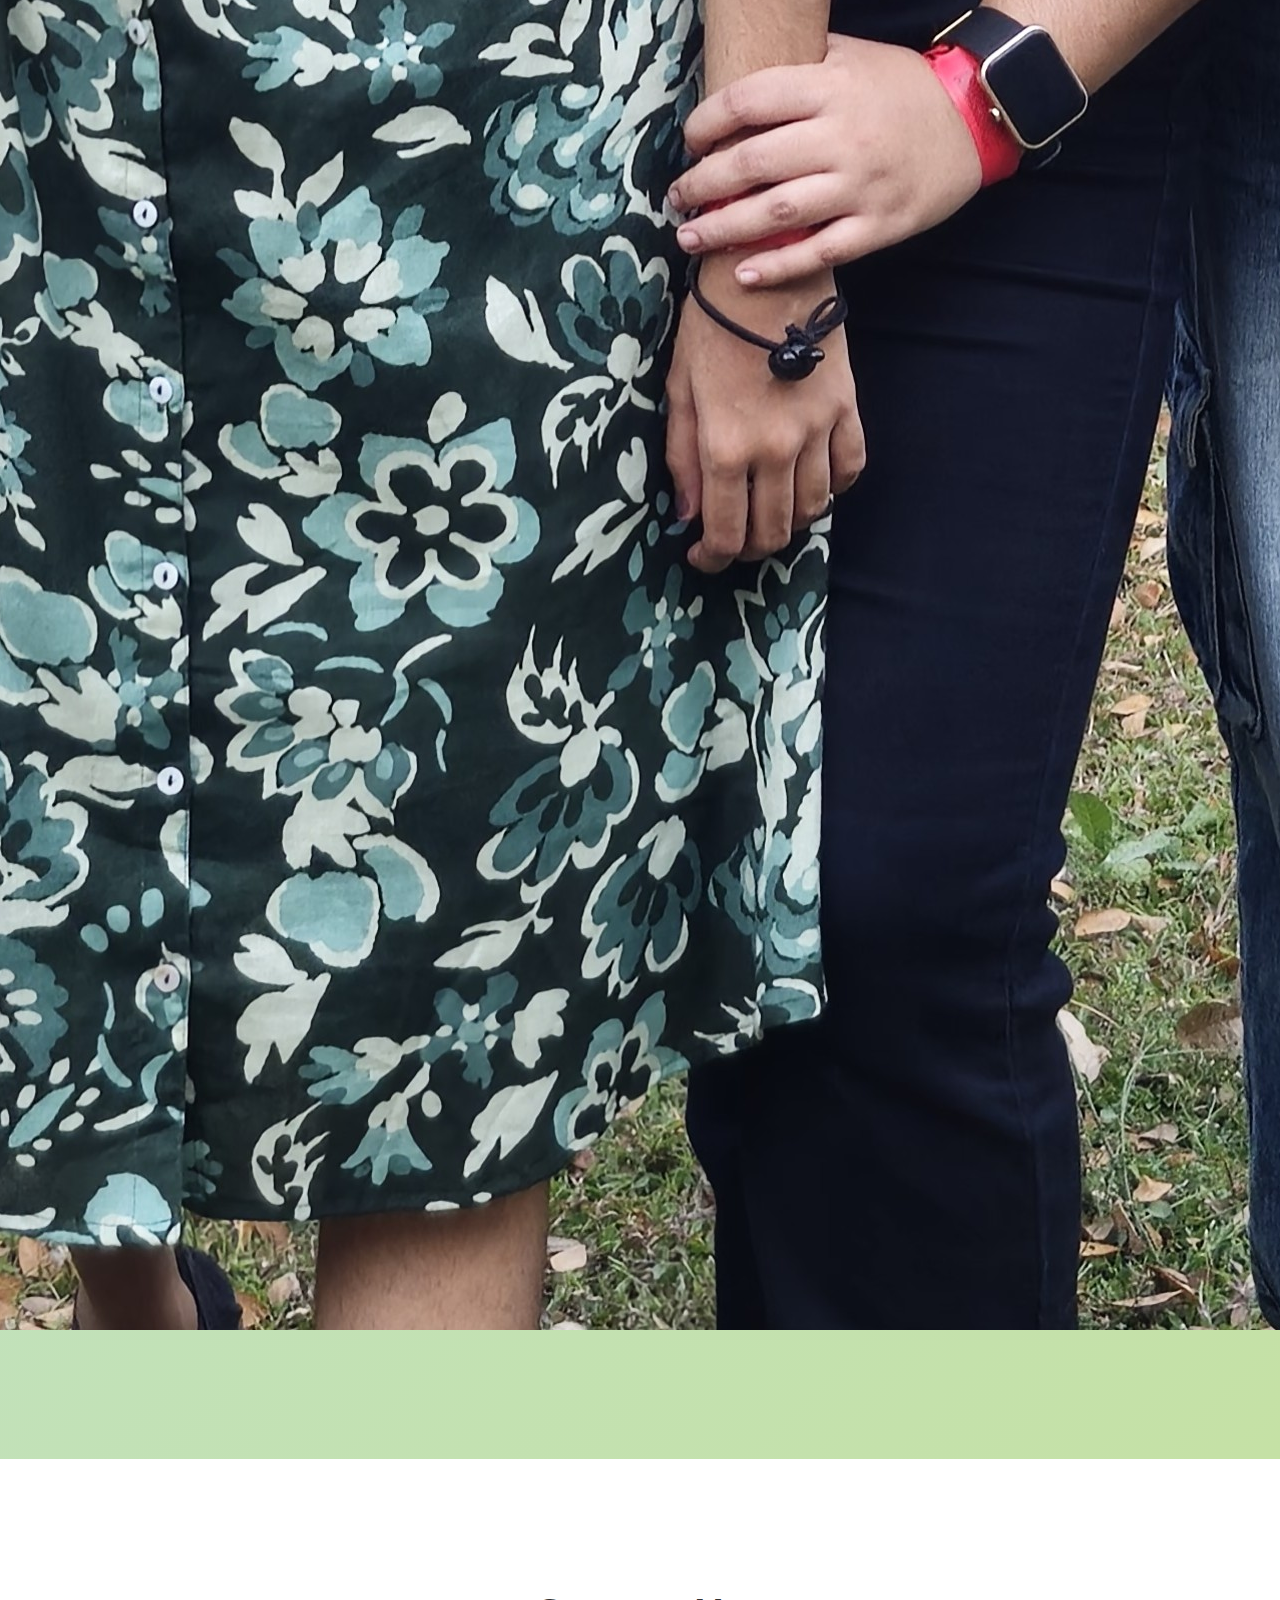
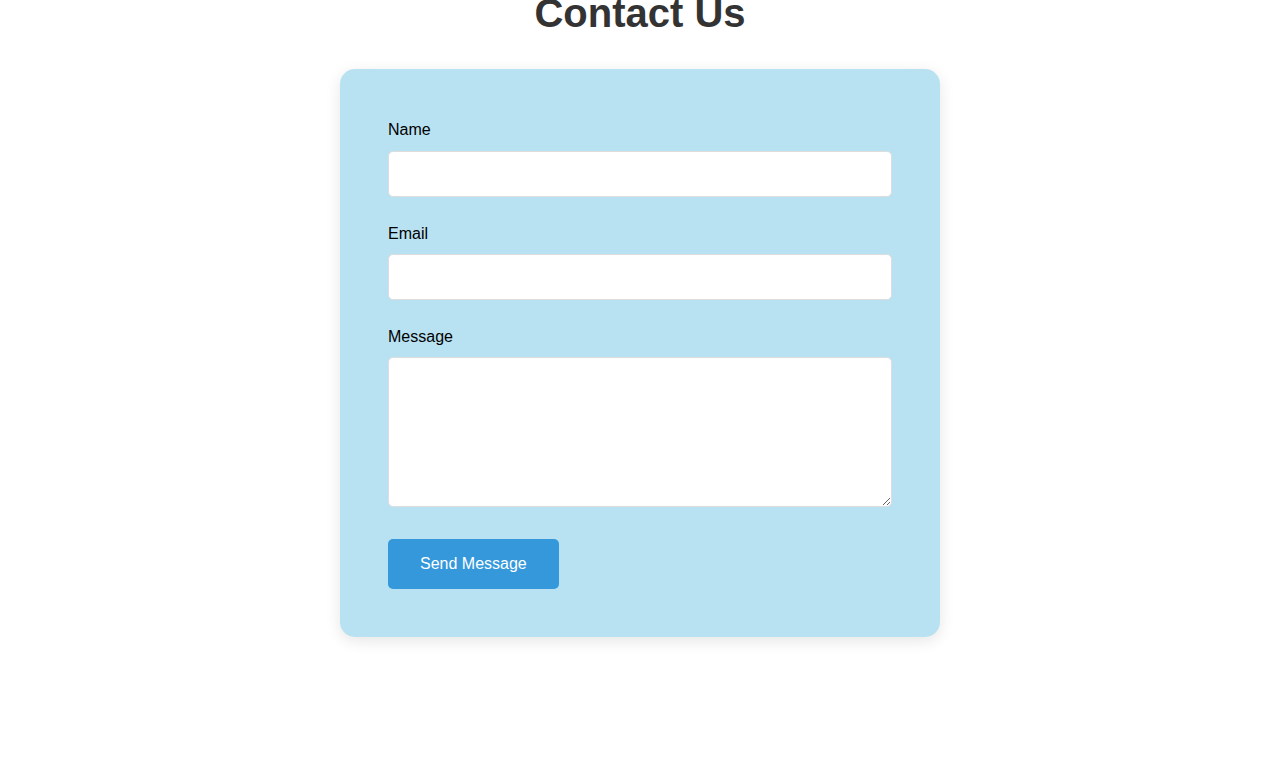
==== commit dc5bea73: "h" ====
--- a/index.html
+++ b/index.html
@@ -438,7 +438,7 @@
     <section id="founders">
         <h2>About the Founders</h2>
         <div class="founder-container">
-            <img src="Images/5.jpg" alt="Hercinth Founders">
+            <img src="Images/WE4.jpg" alt="Hercinth Founders">
             <p>Meet the brilliant minds behind Hercinth – Anna, Catherine, Josna, and Neehara.</p>
         </div>
     </section>
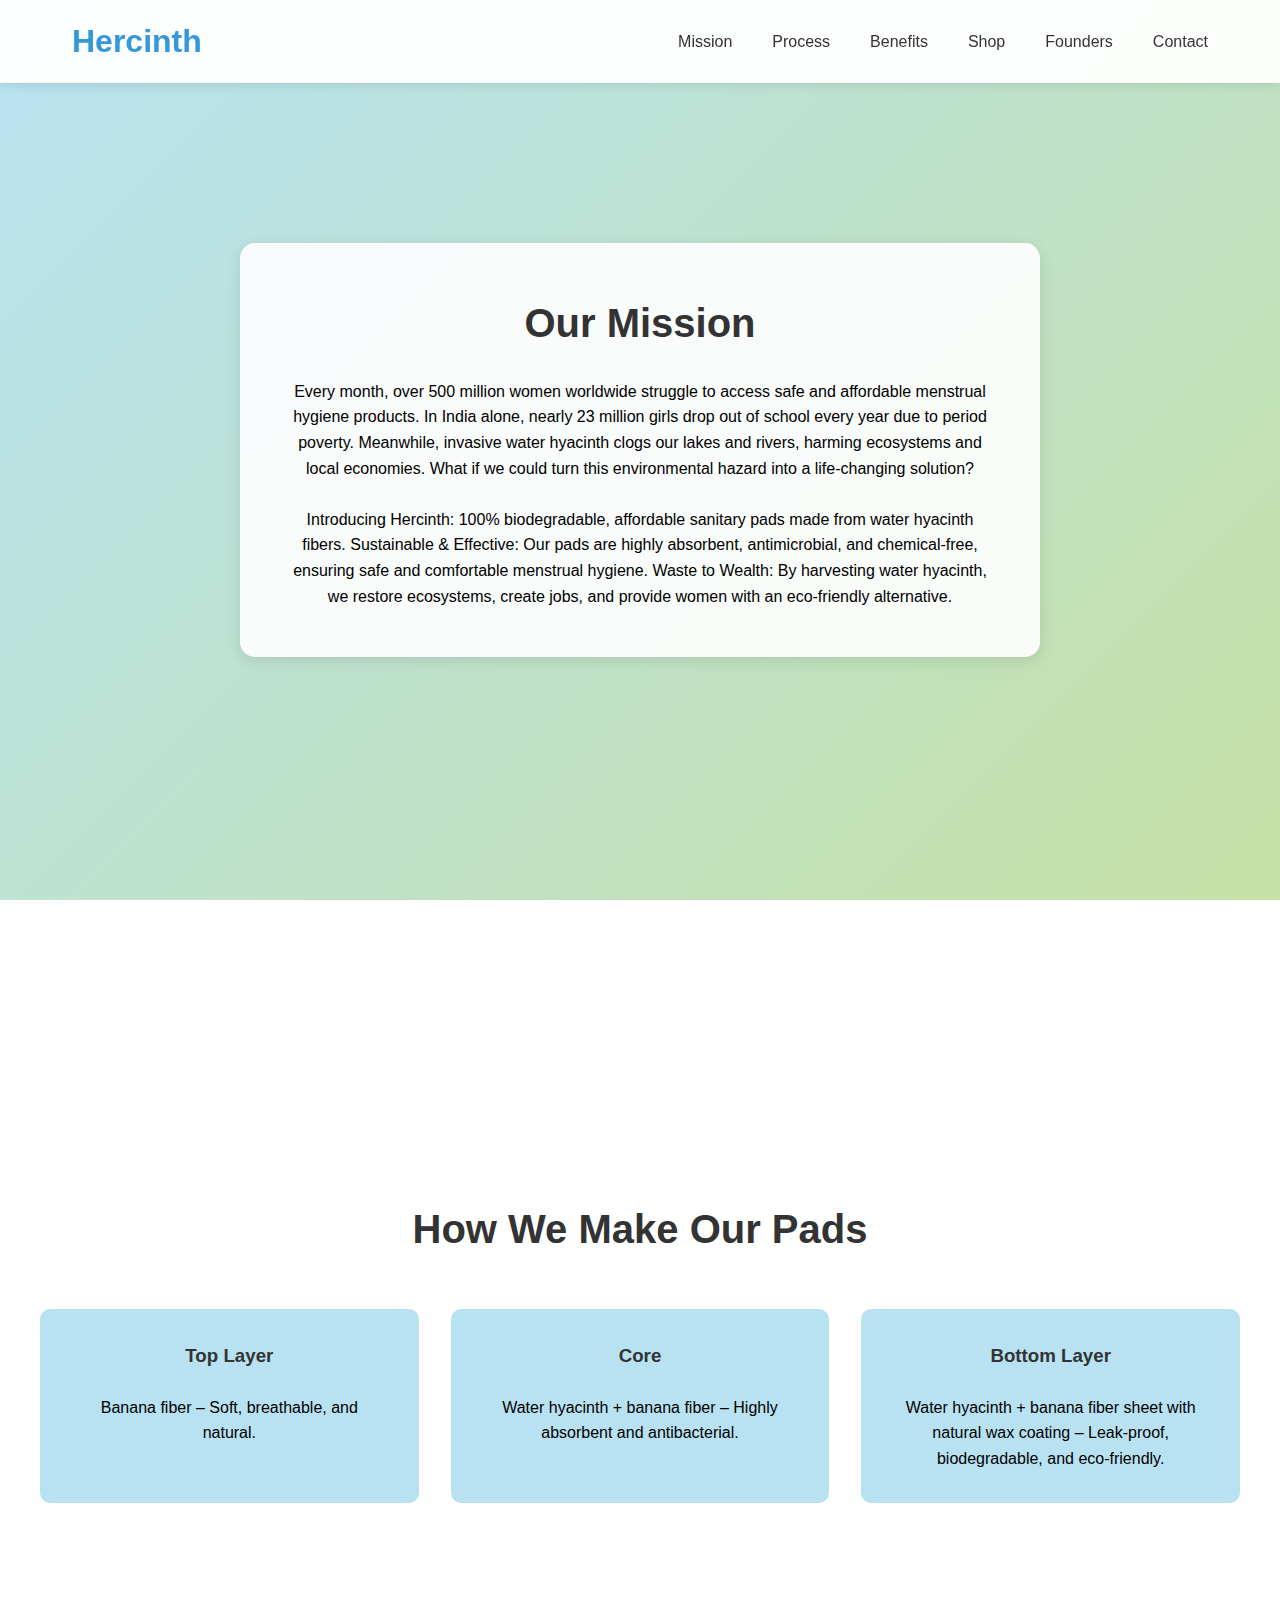
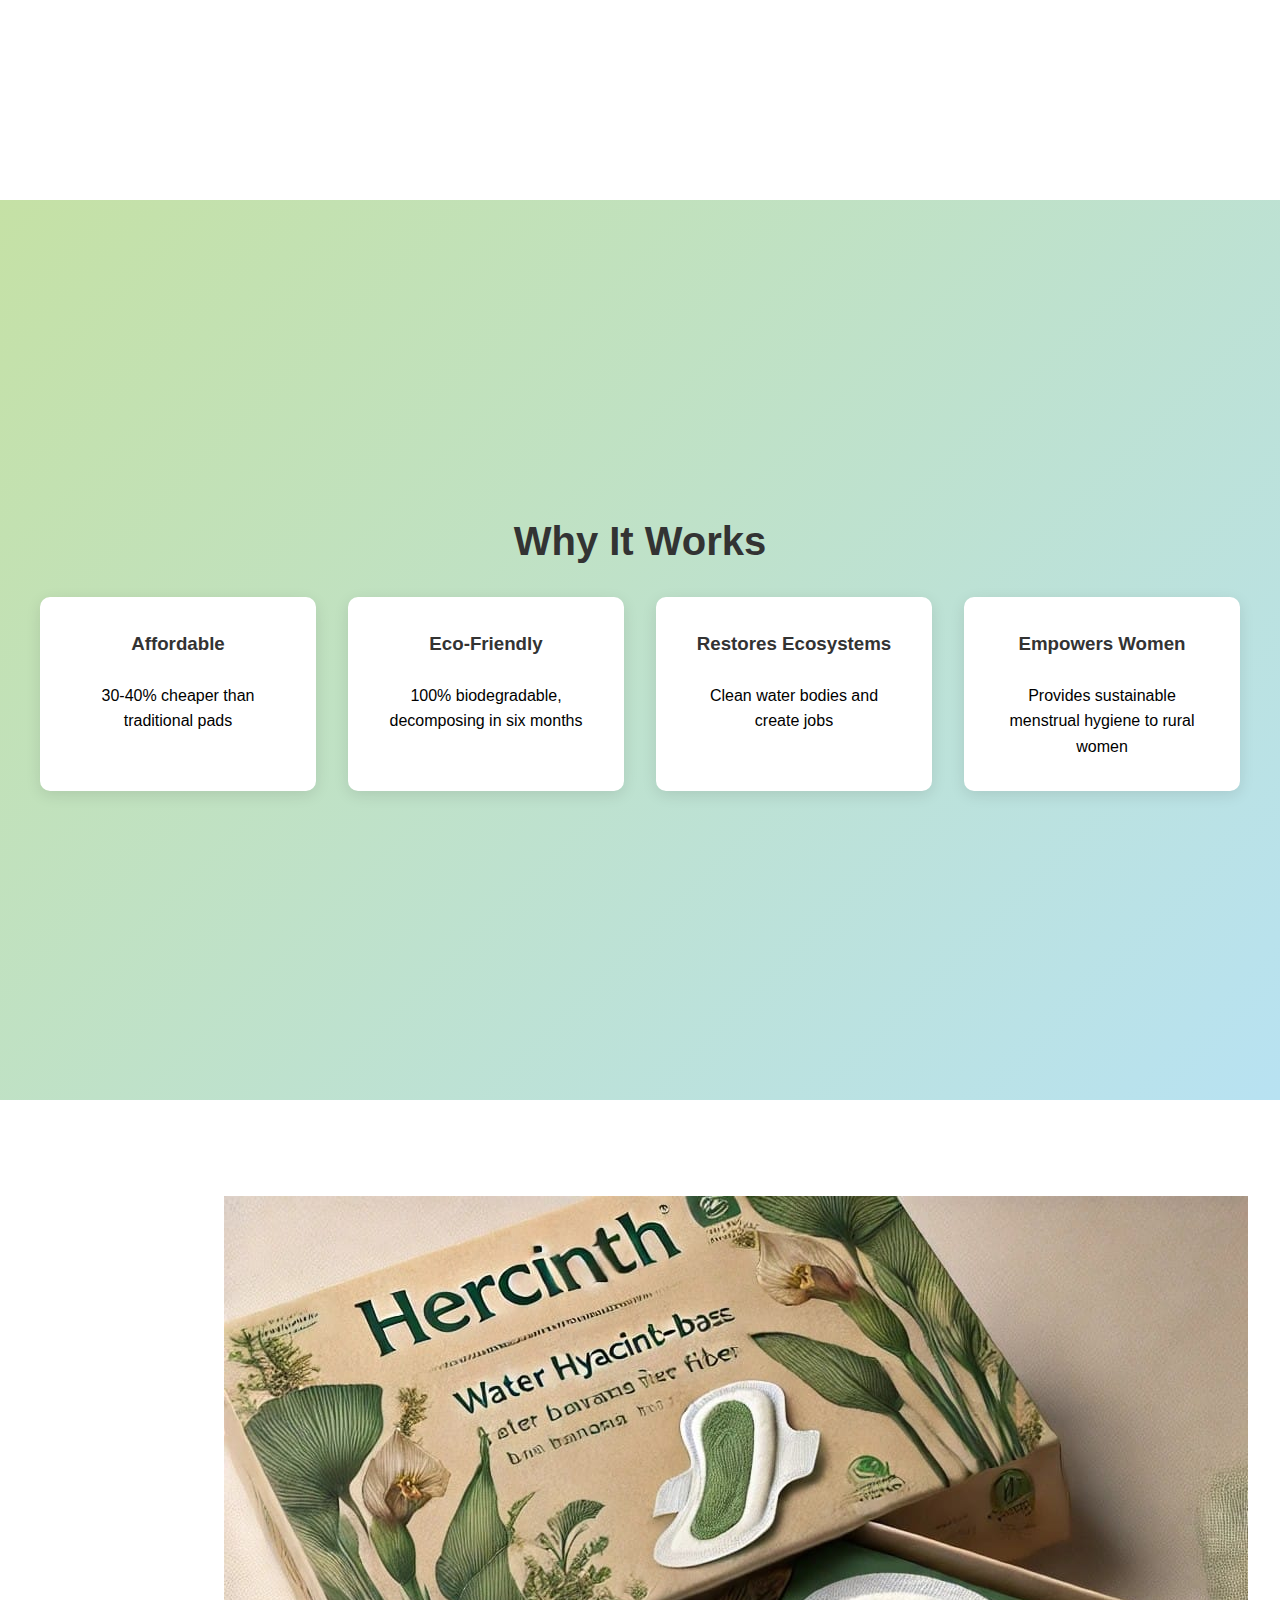
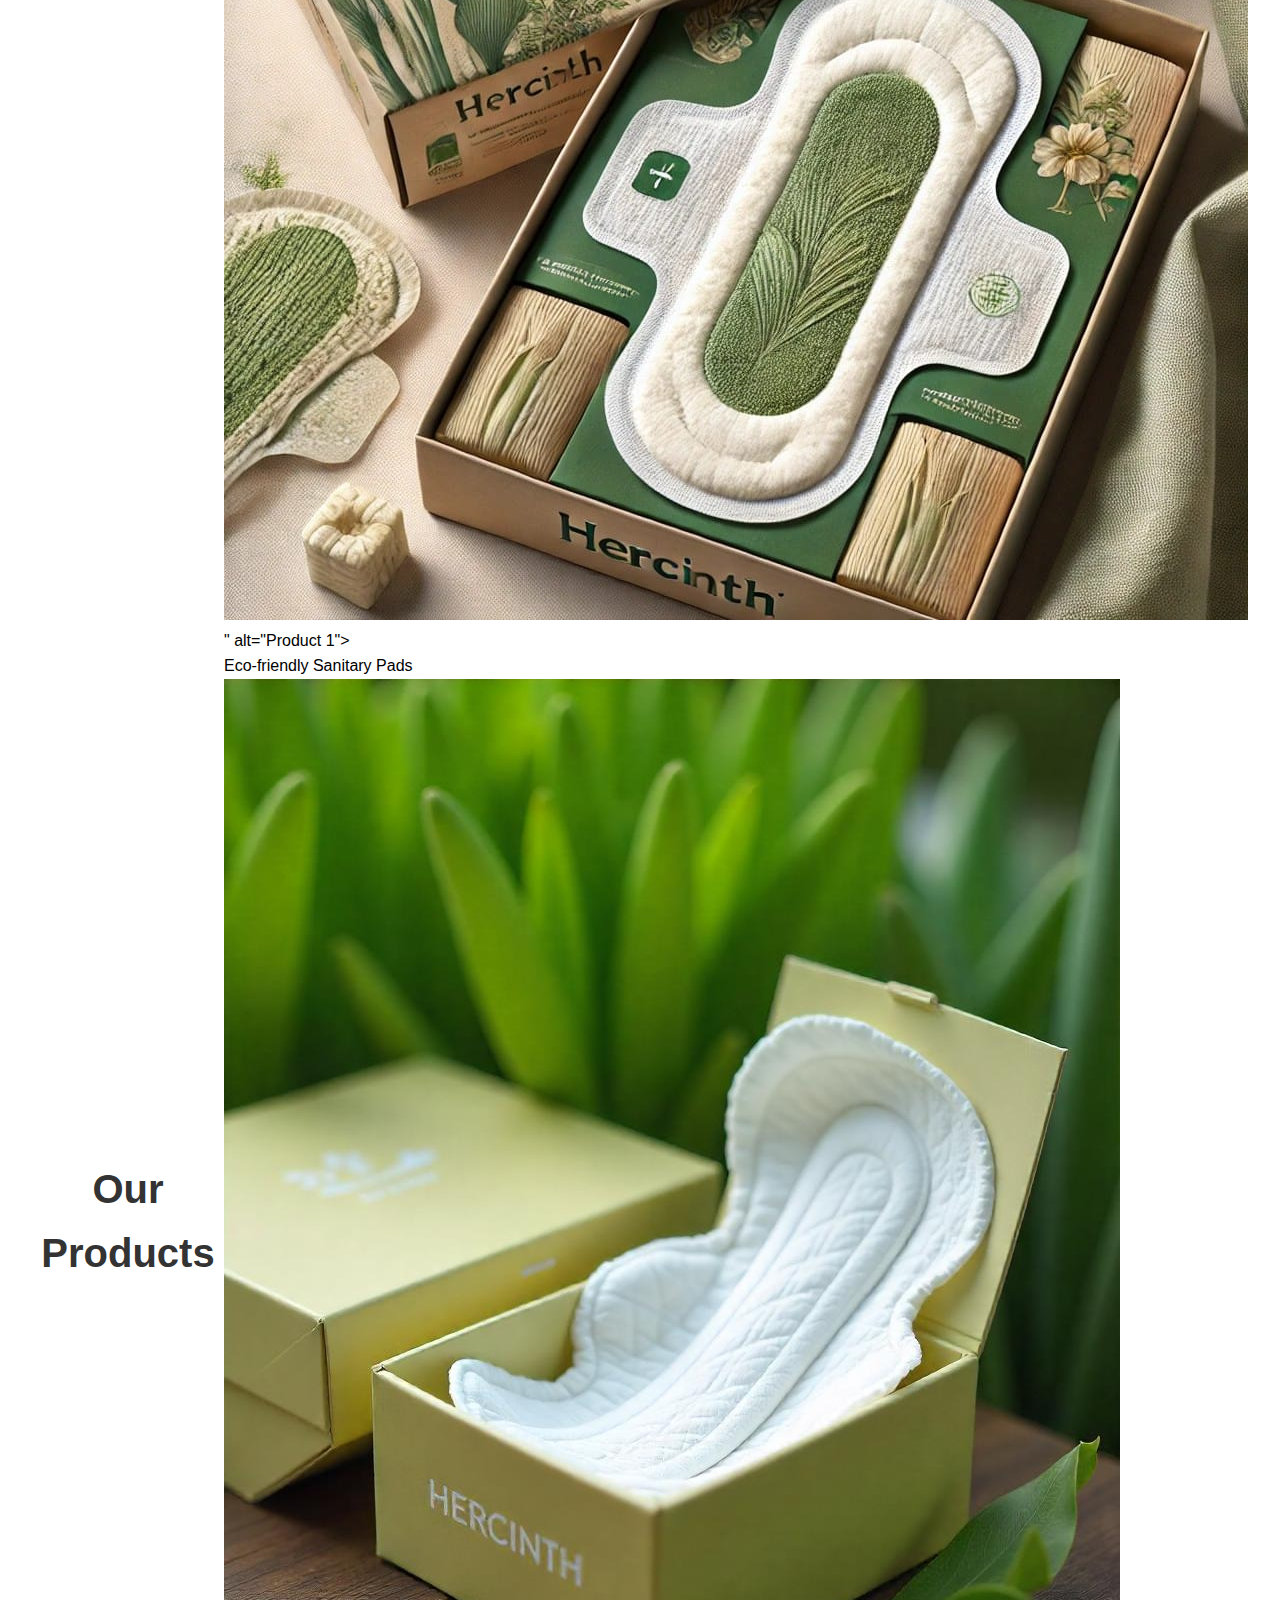
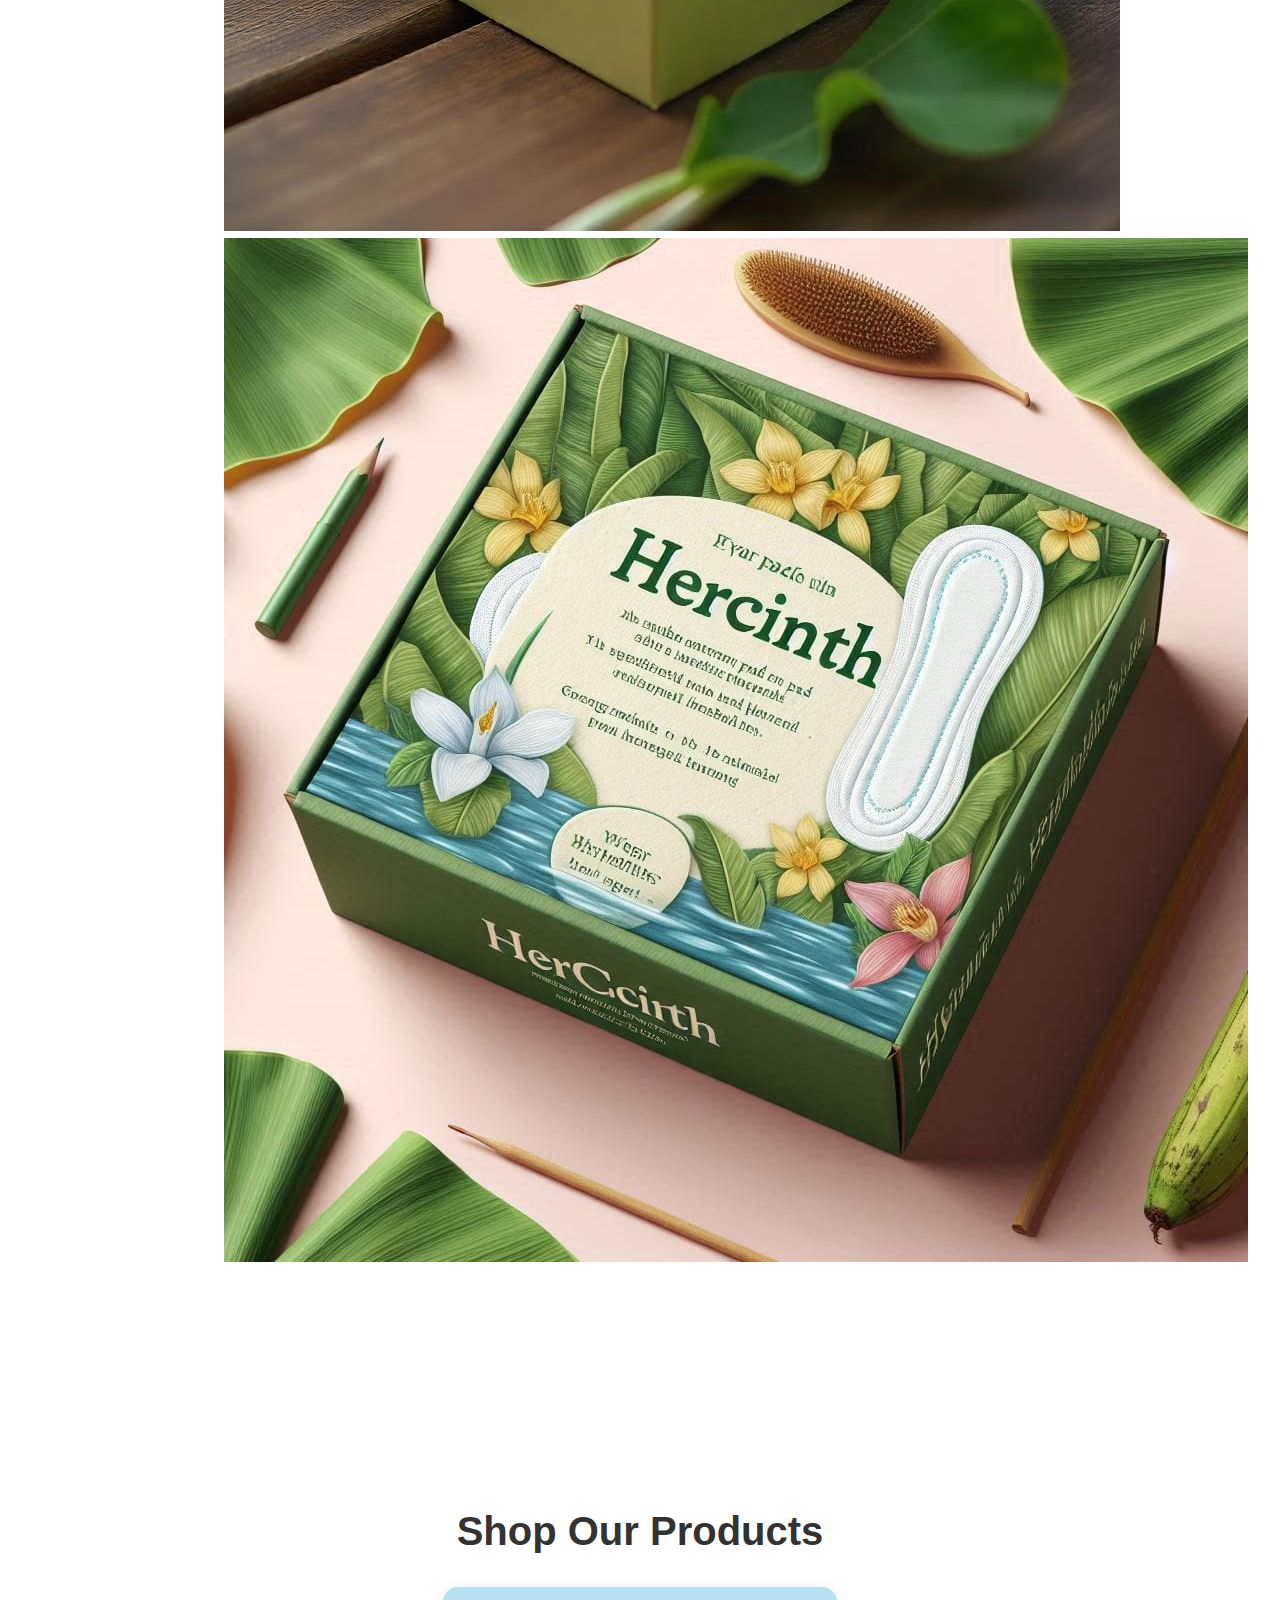
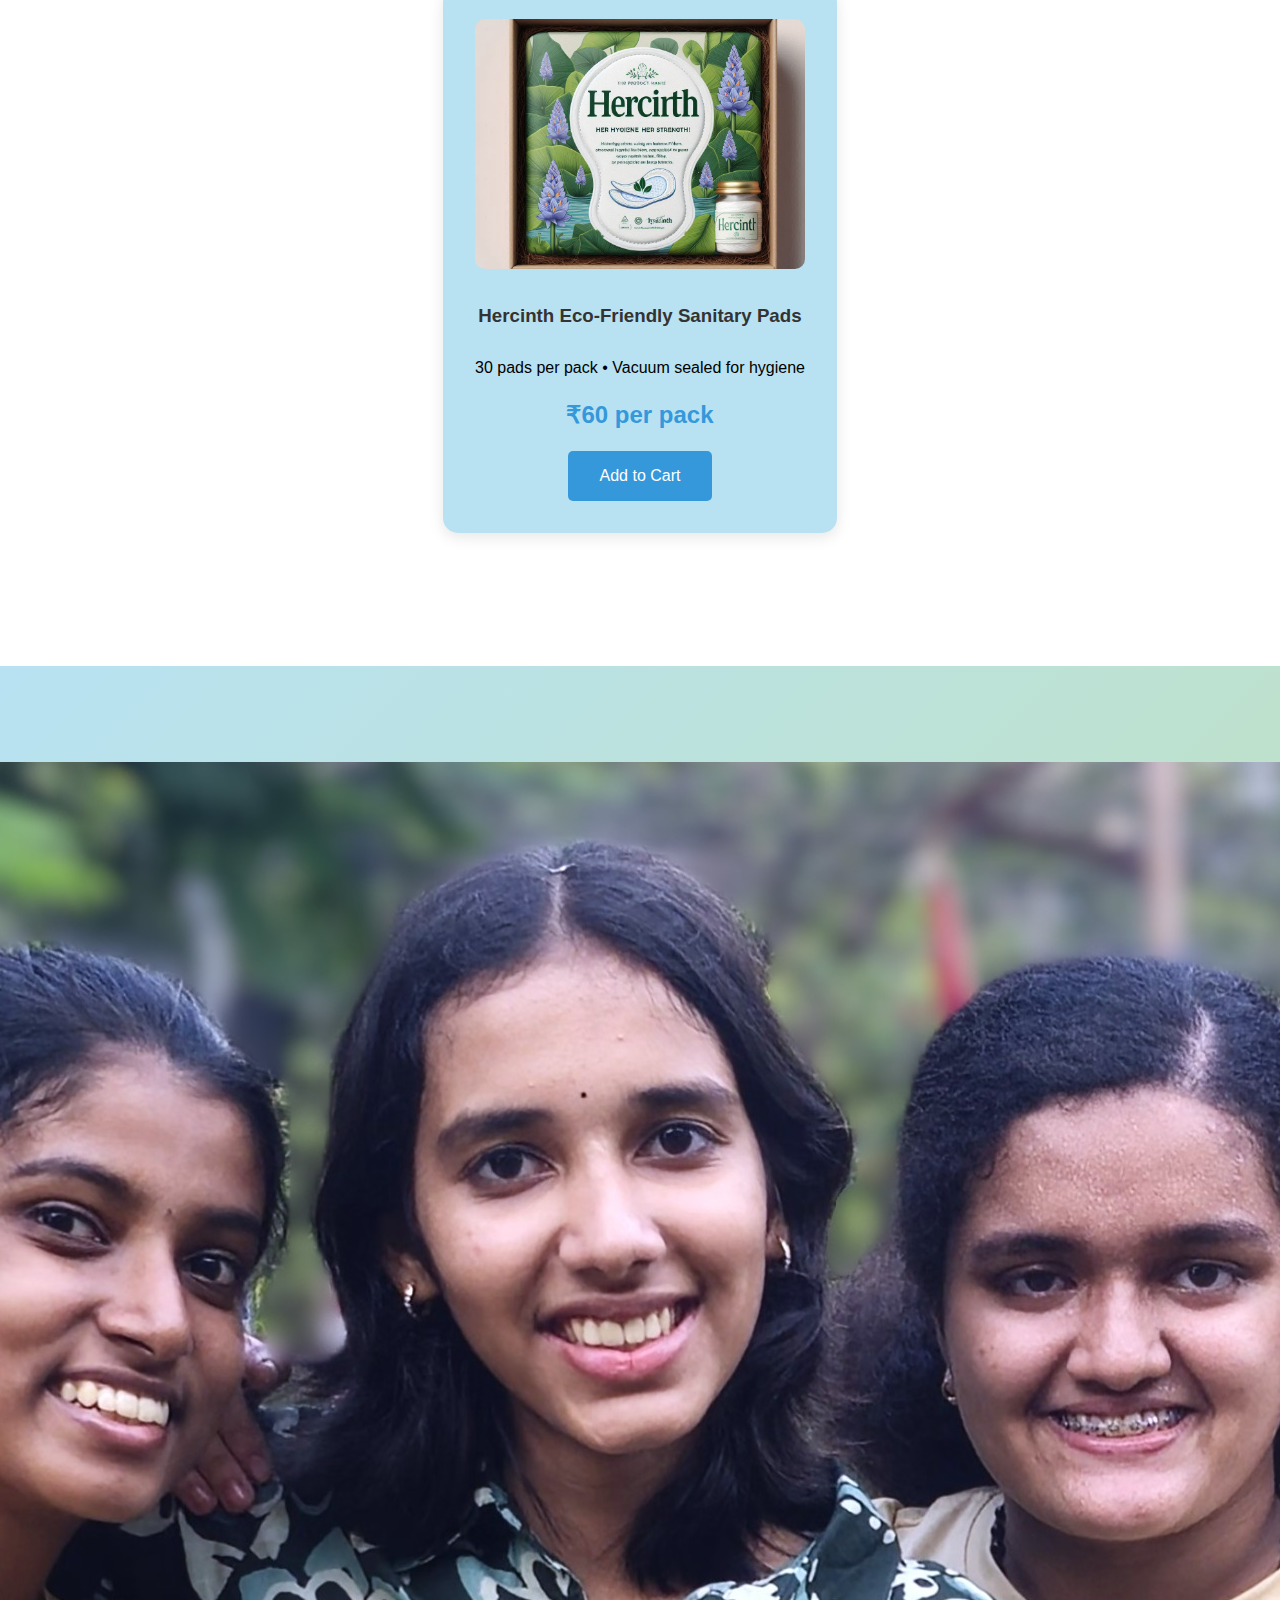
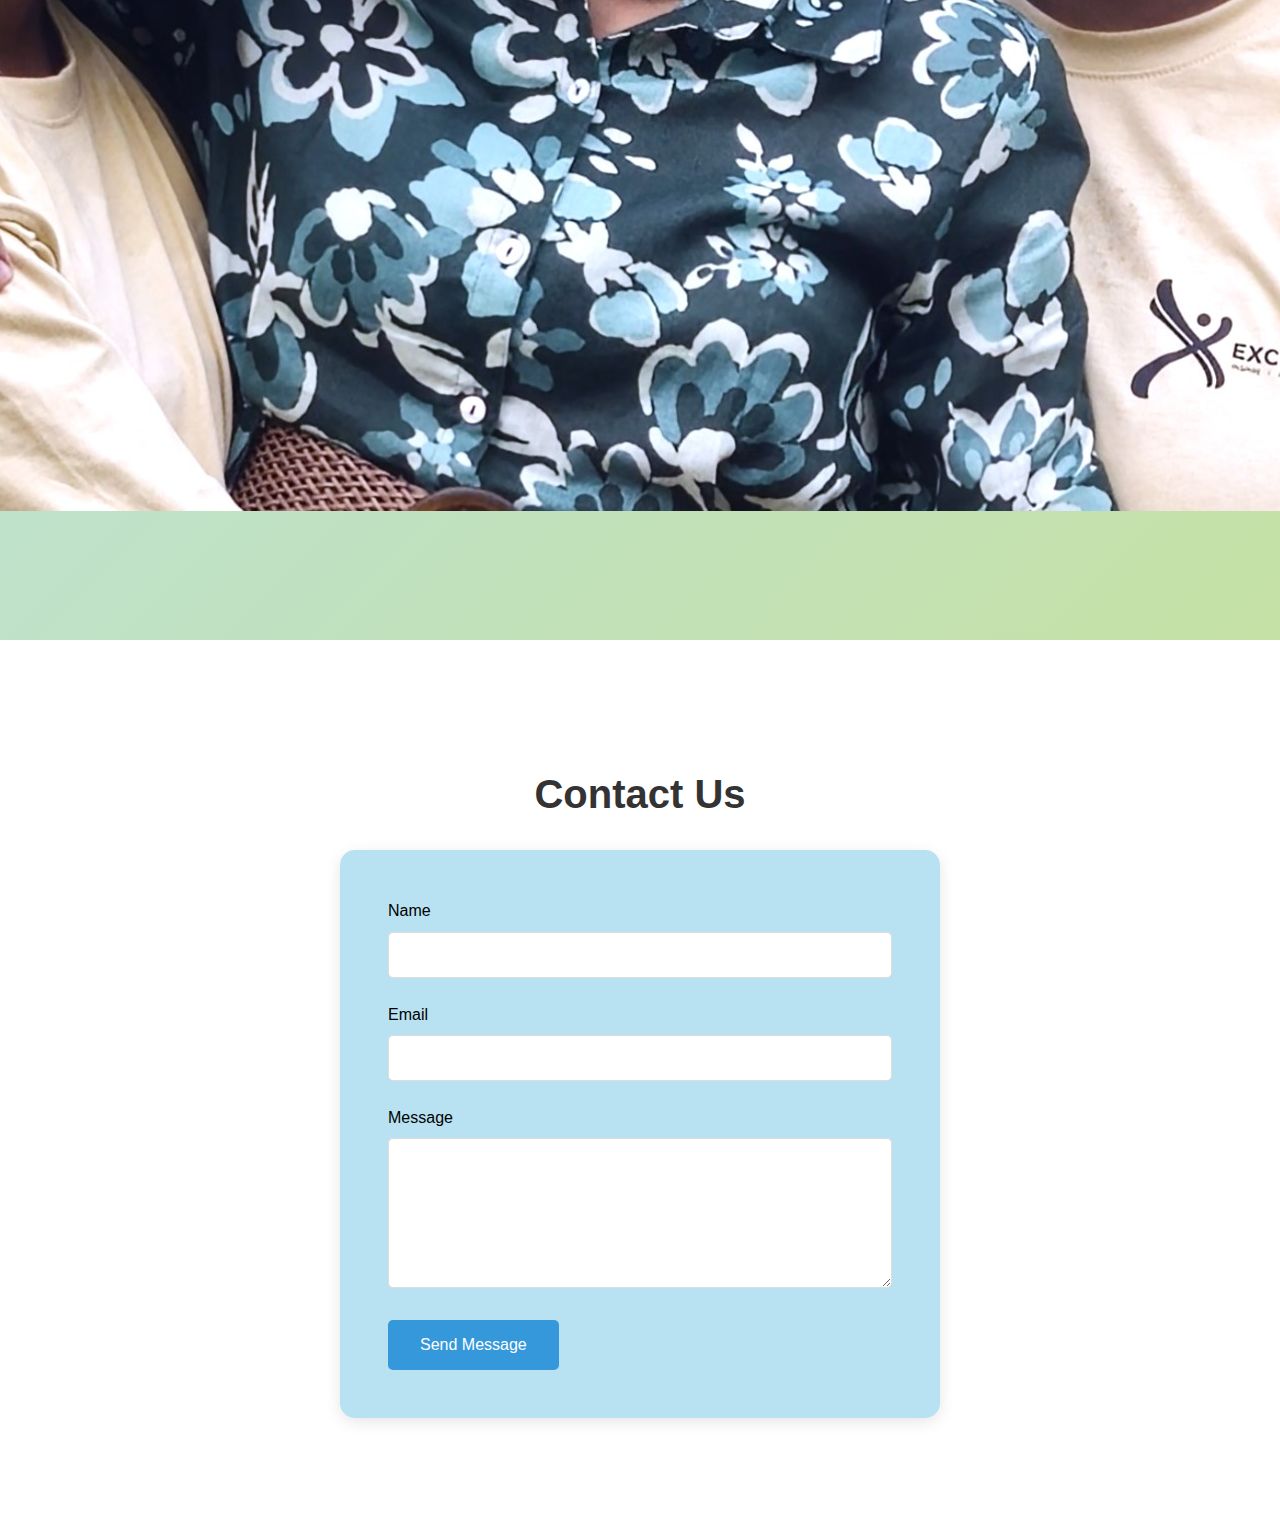
==== commit e4836c79: "Hercinth" ====
--- a/index.html
+++ b/index.html
@@ -438,7 +438,7 @@
     <section id="founders">
         <h2>About the Founders</h2>
         <div class="founder-container">
-            <img src="Images/WE4.jpg" alt="Hercinth Founders">
+            <img src="Images/Founders.jpg" alt="Hercinth Founders">
             <p>Meet the brilliant minds behind Hercinth – Anna, Catherine, Josna, and Neehara.</p>
         </div>
     </section>
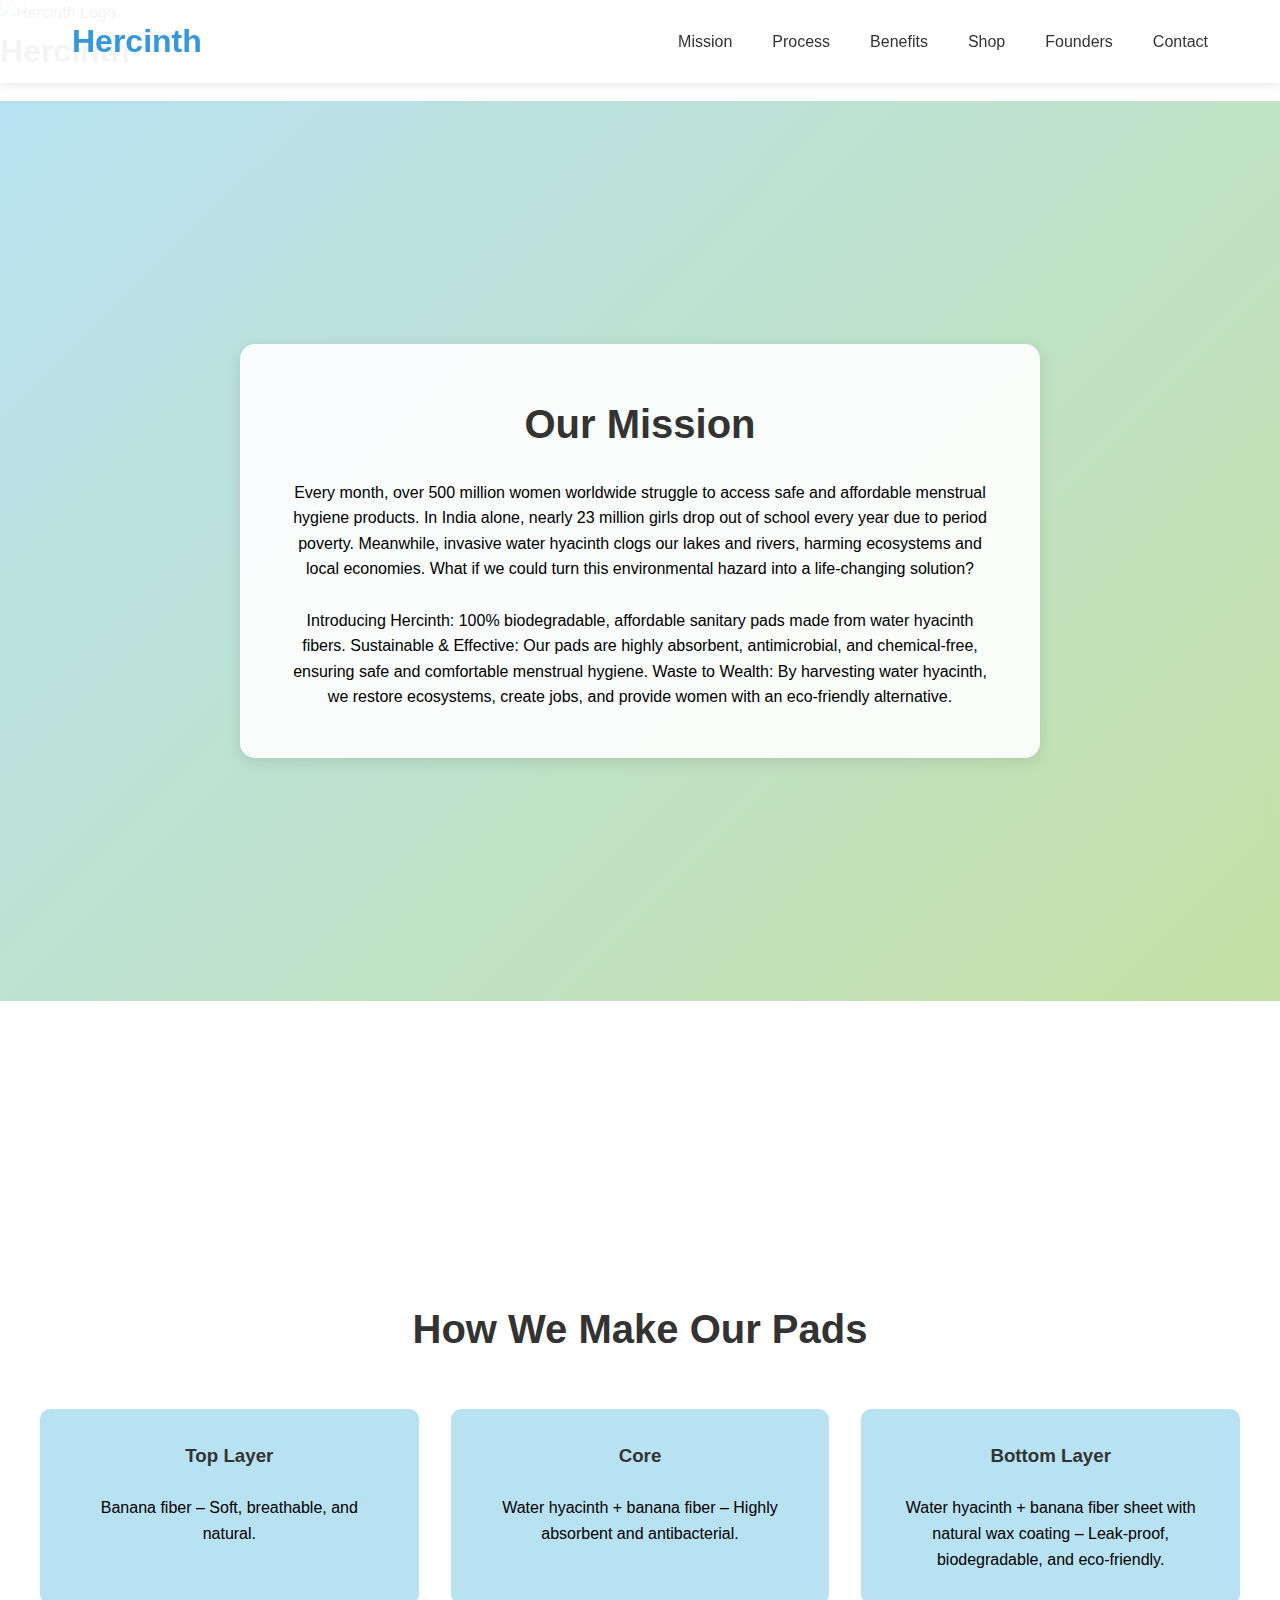
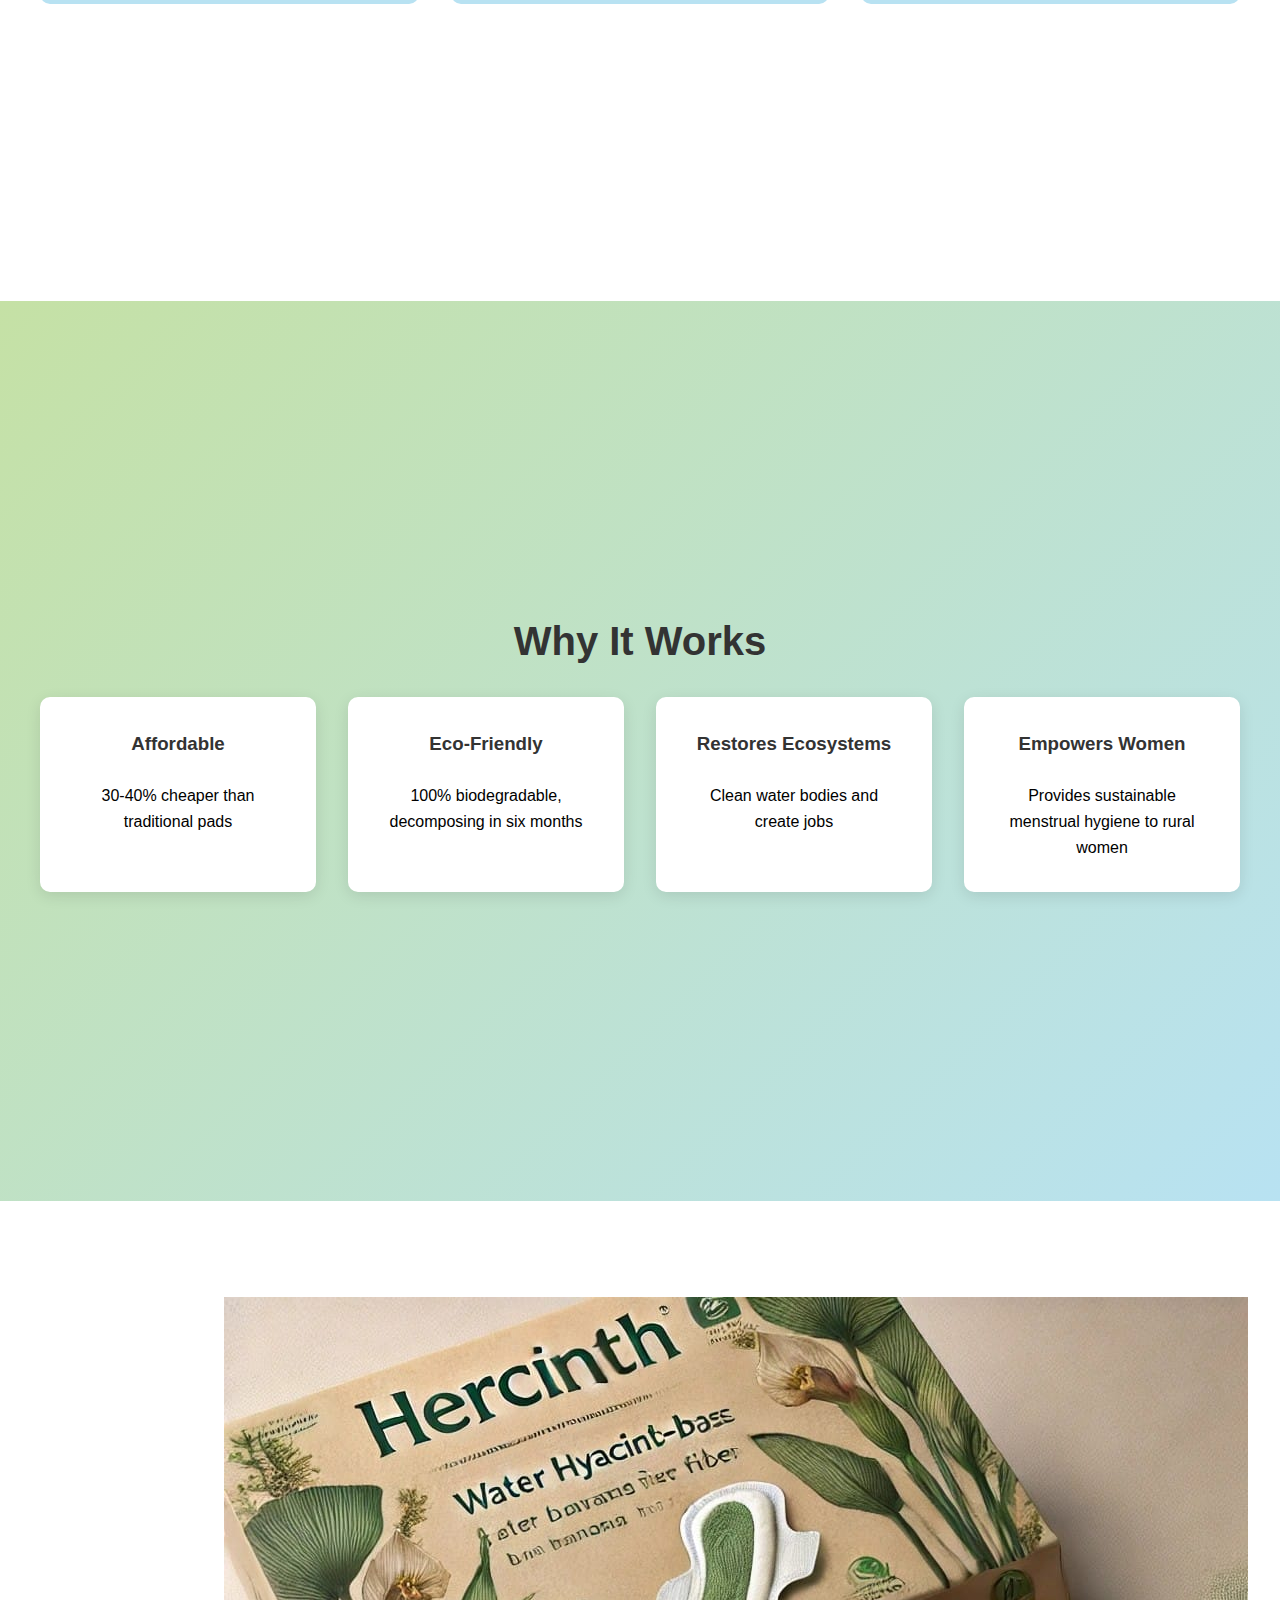
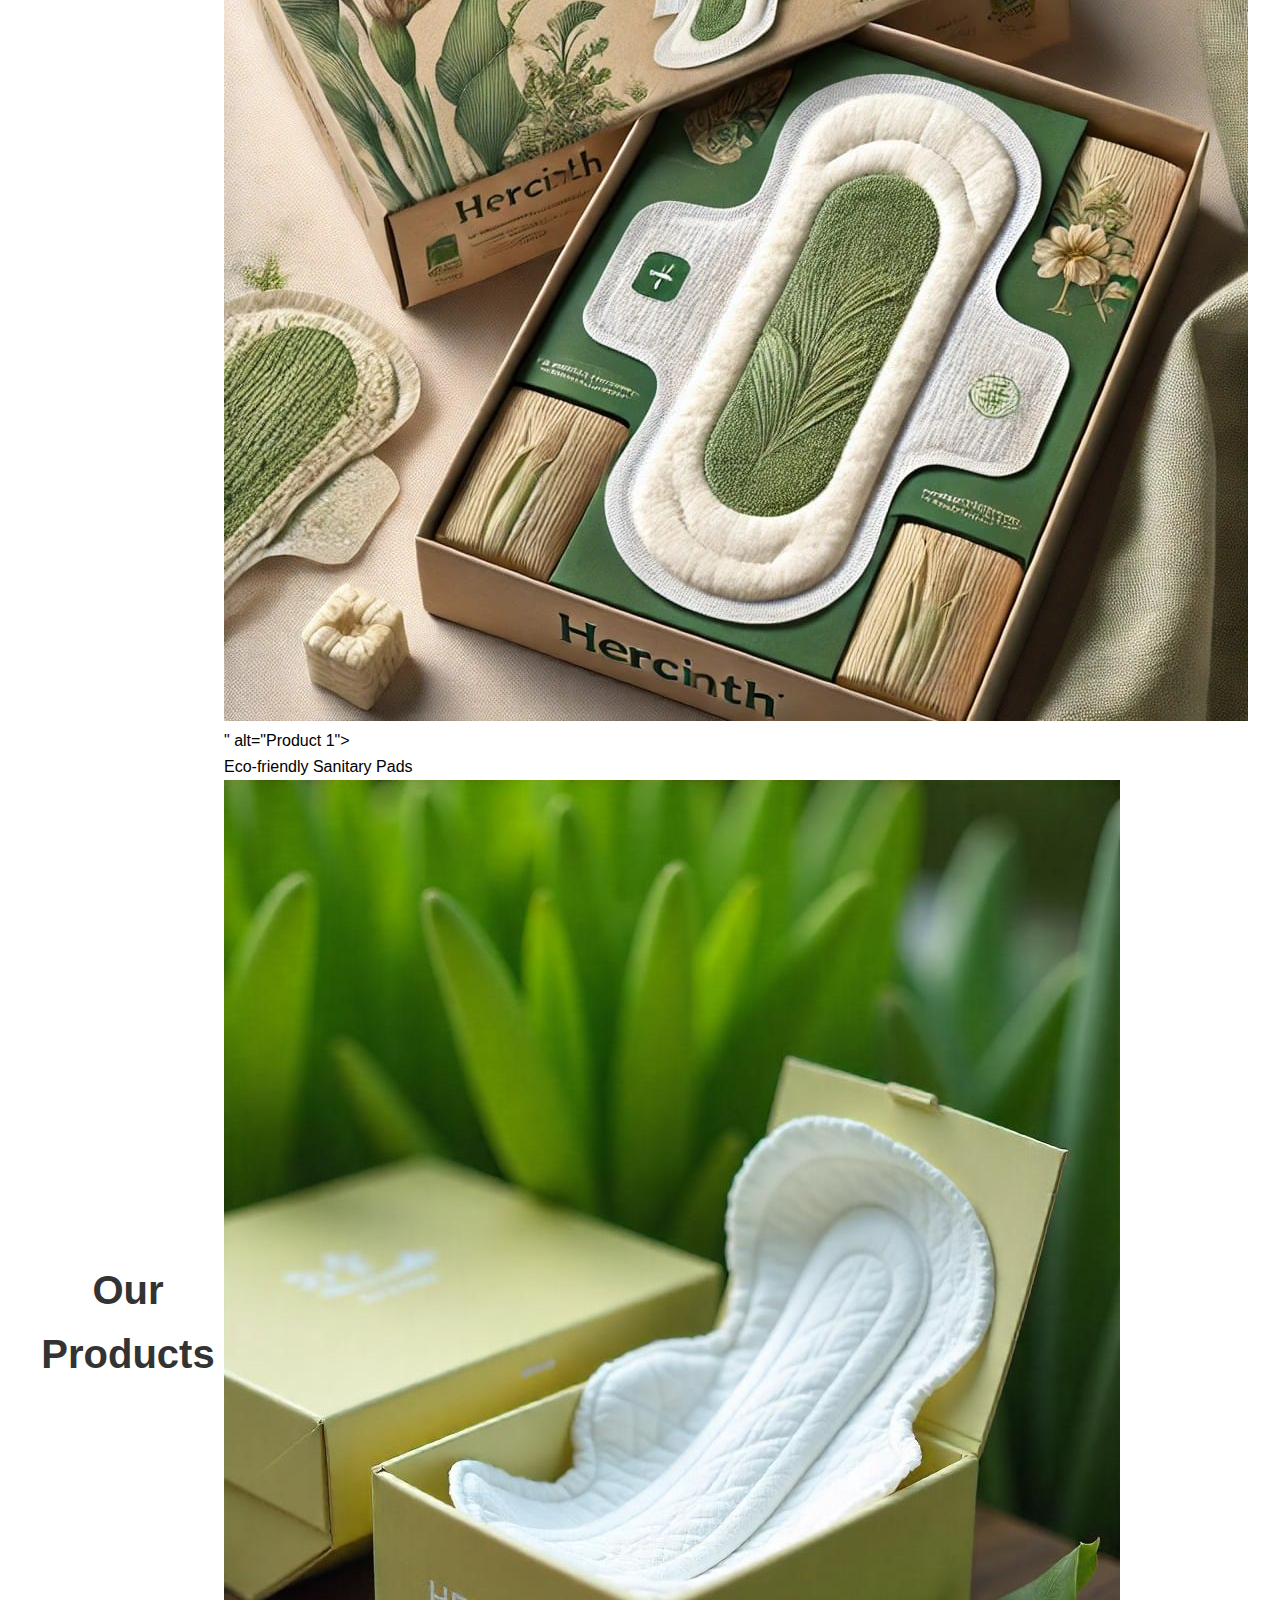
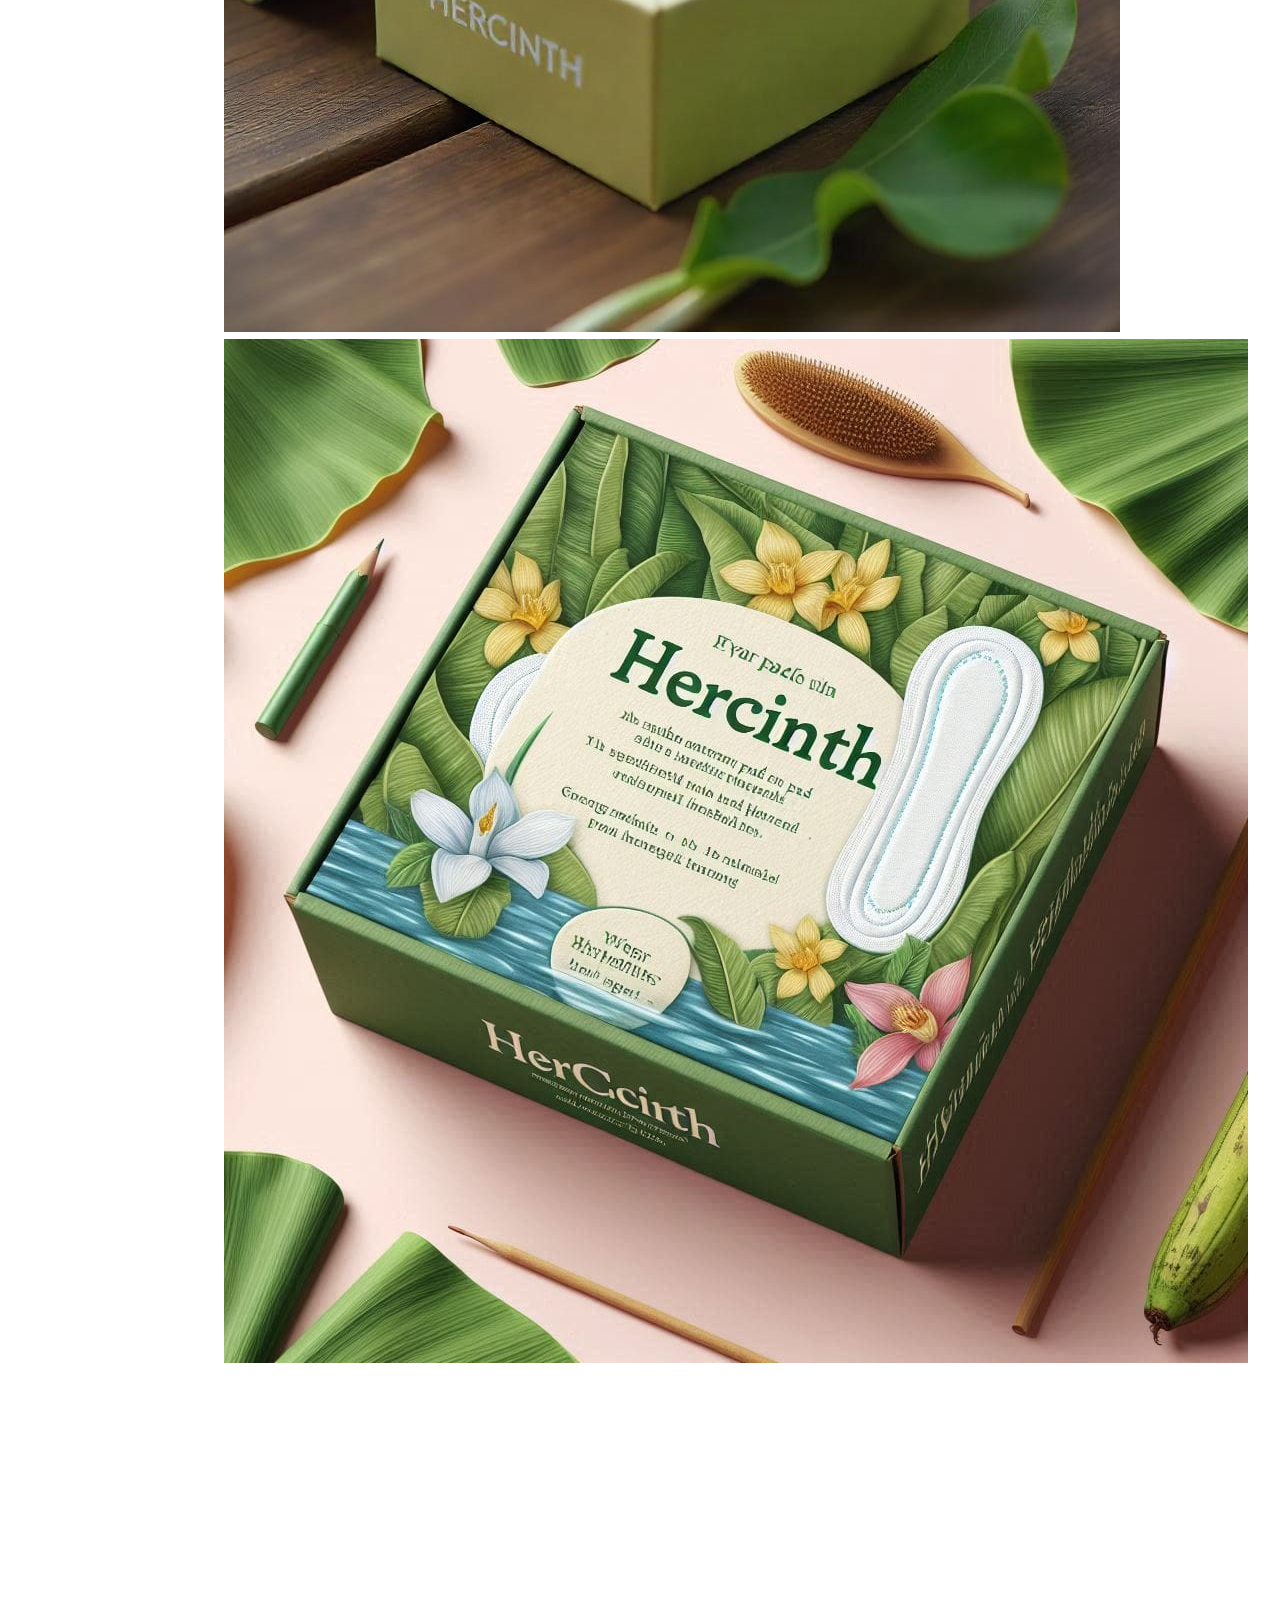
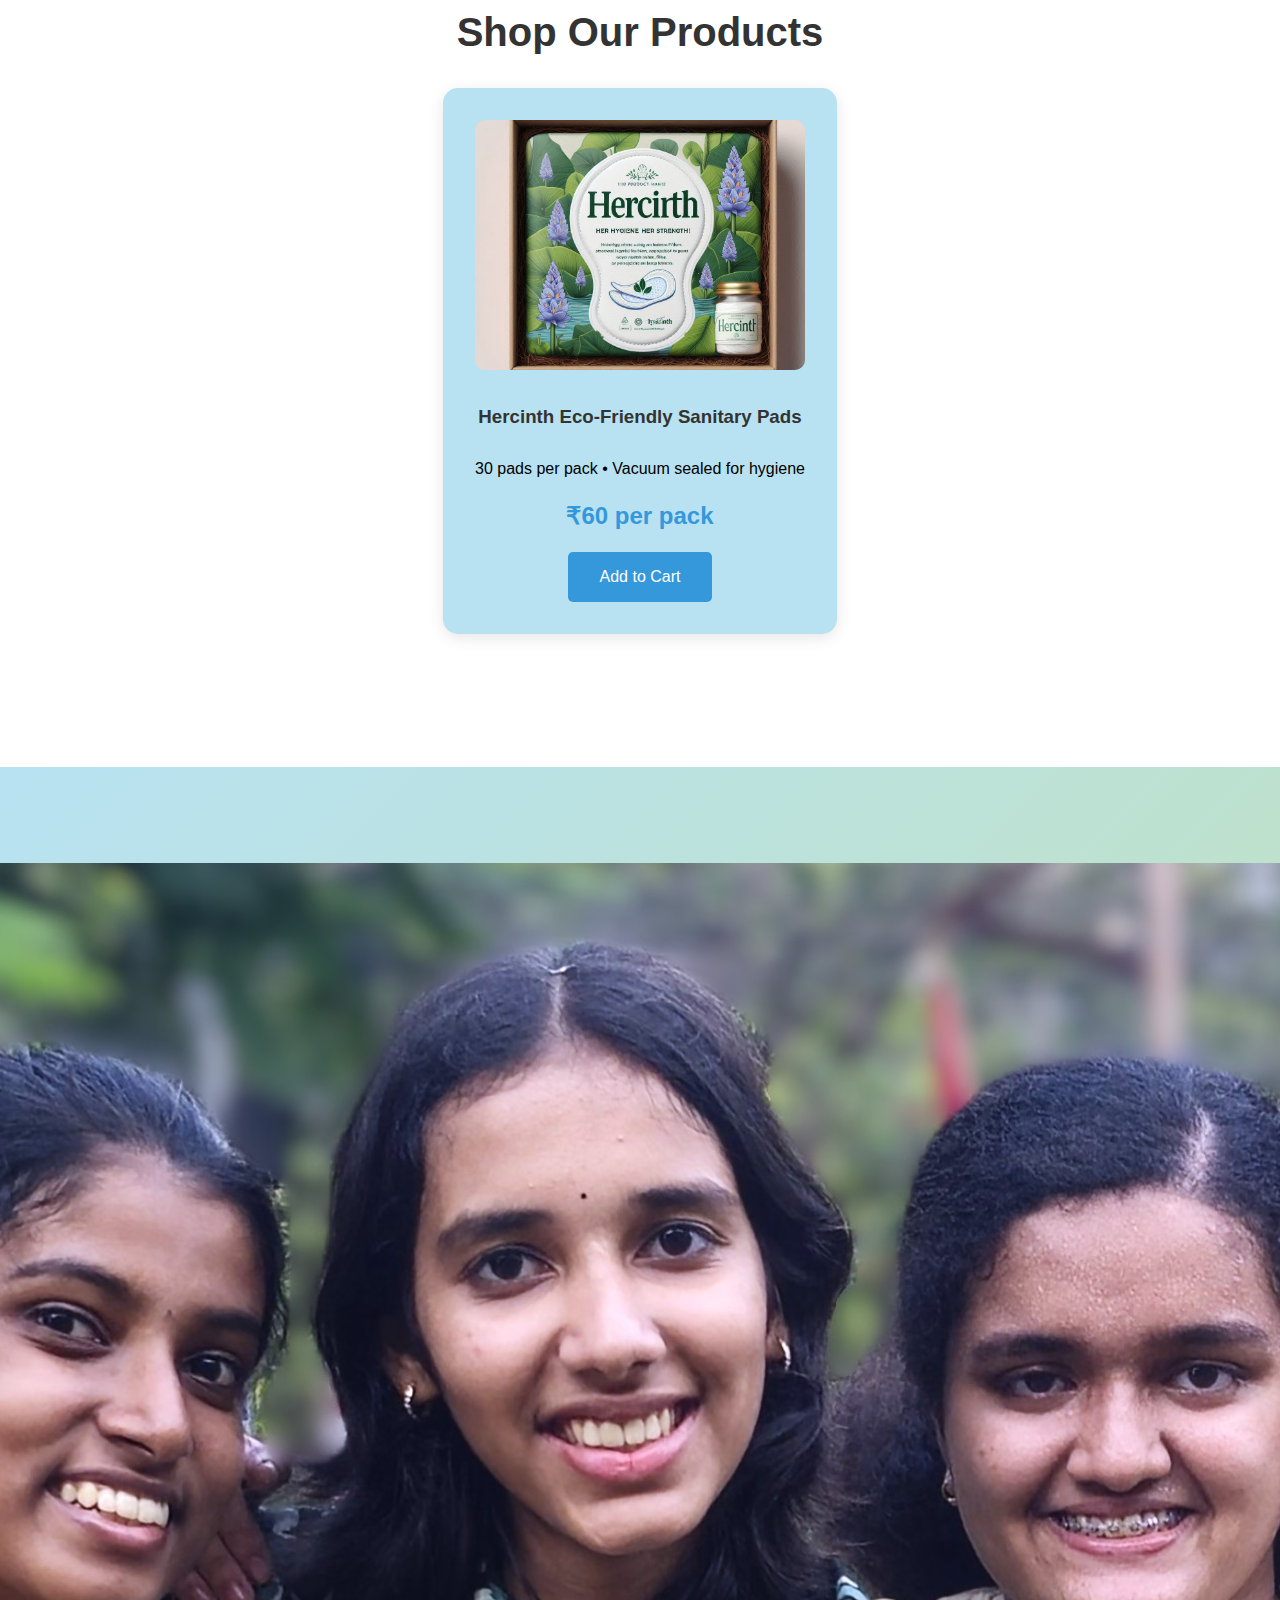
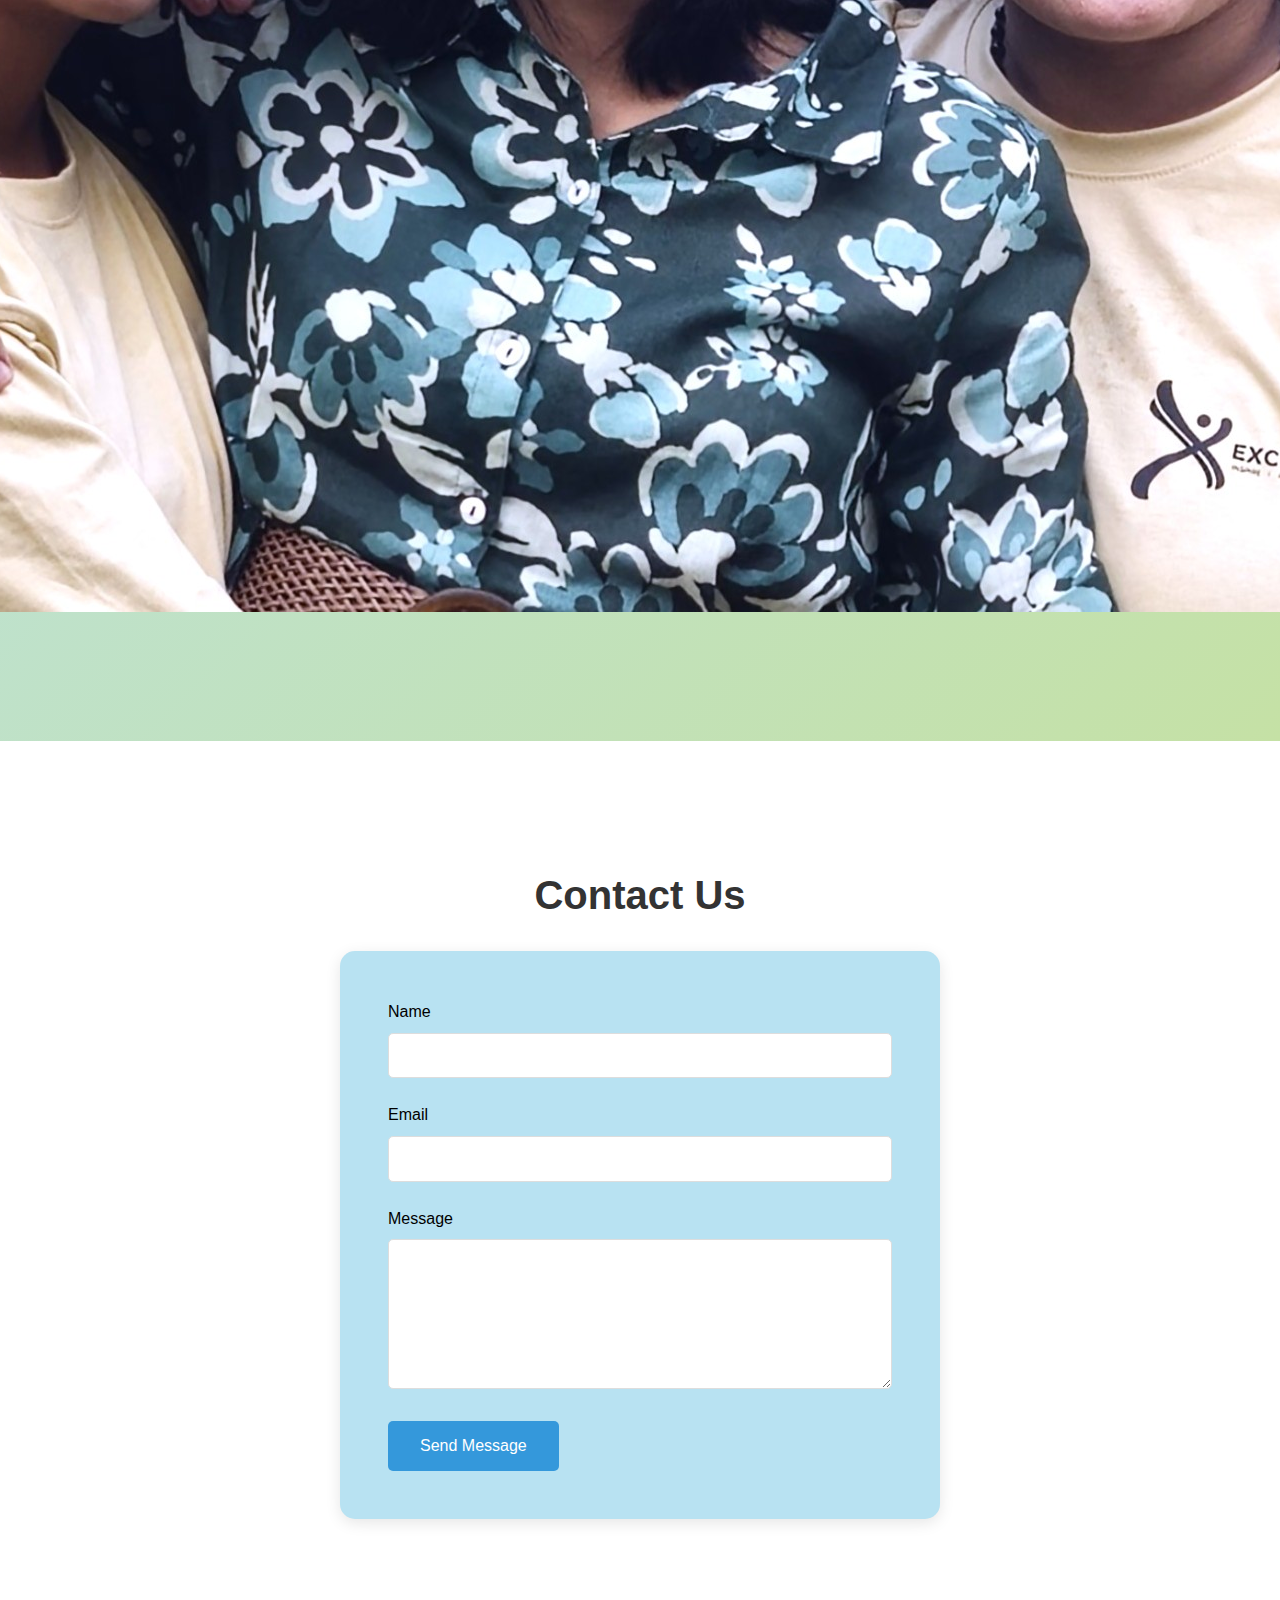
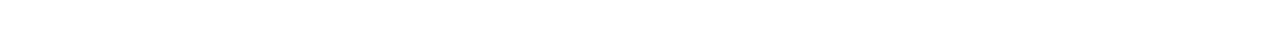
==== commit d4ed22f8: "Her" ====
--- a/index.html
+++ b/index.html
@@ -127,7 +127,7 @@
         .process-card:hover {
             transform: translateY(-5px);
         }
-
+    
         /* Benefits Section */
         #benefits {
             background: linear-gradient(135deg, var(--primary-green), var(--primary-blue));
@@ -344,6 +344,13 @@
             </div>
         </div>
     </nav>
+    
+    <header>
+        <div class="logo-container">
+            <img src="logo.png" alt="Hercinth Logo">
+            <h1>Hercinth</h1>
+        </div>
+    </header>
 
     <section id="mission">
         <div class="container">
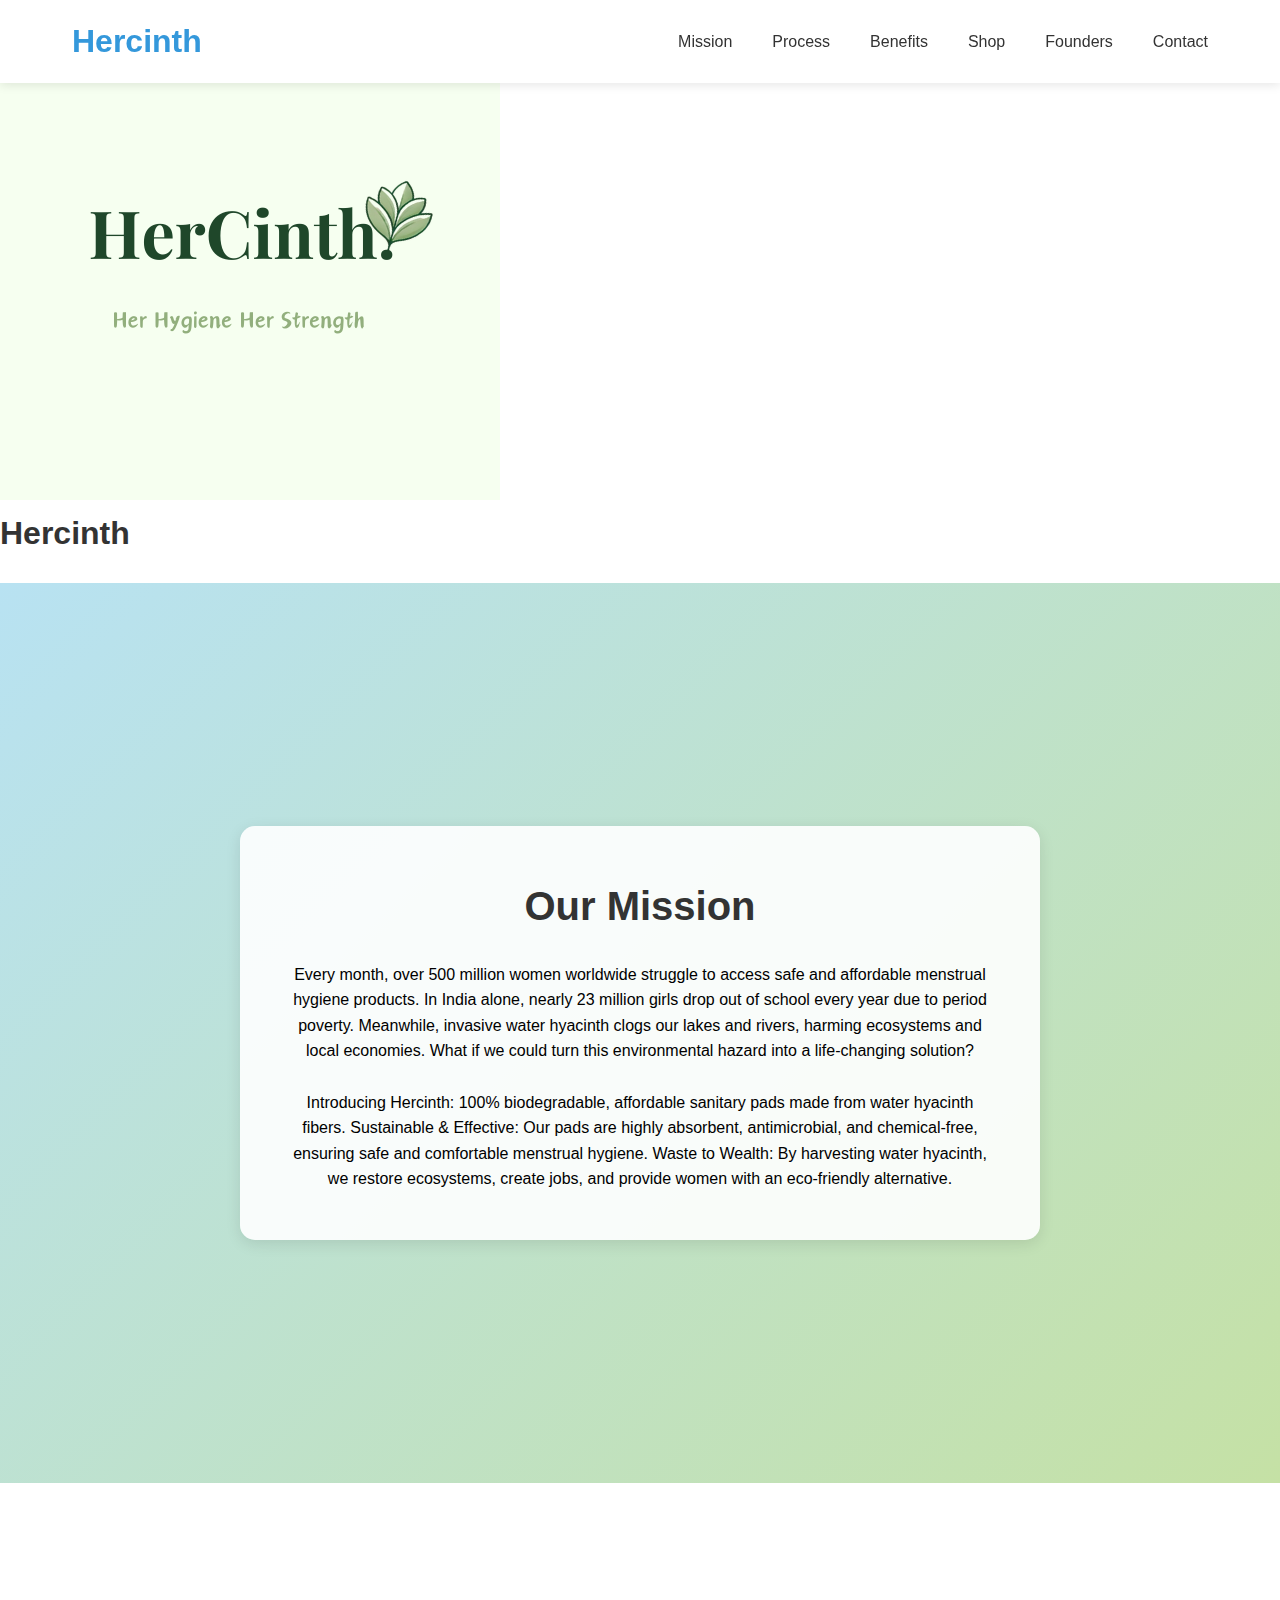
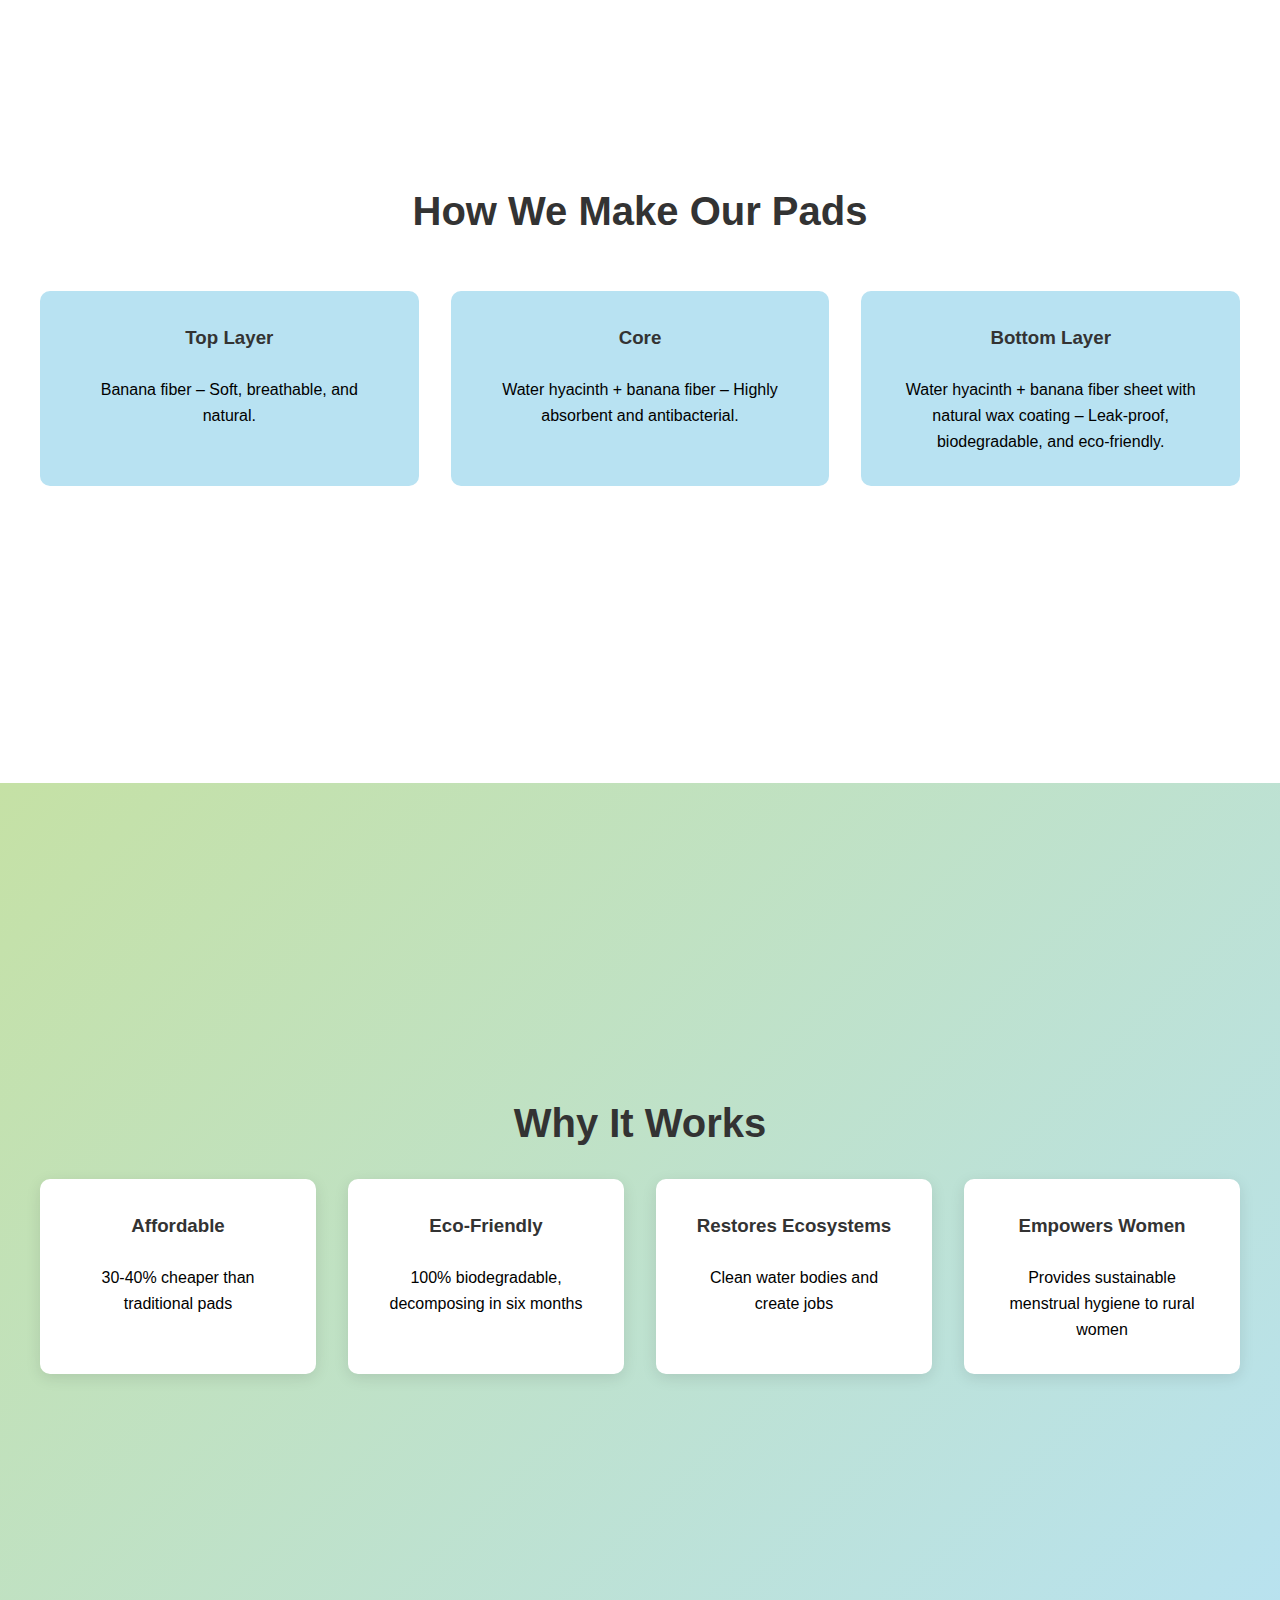
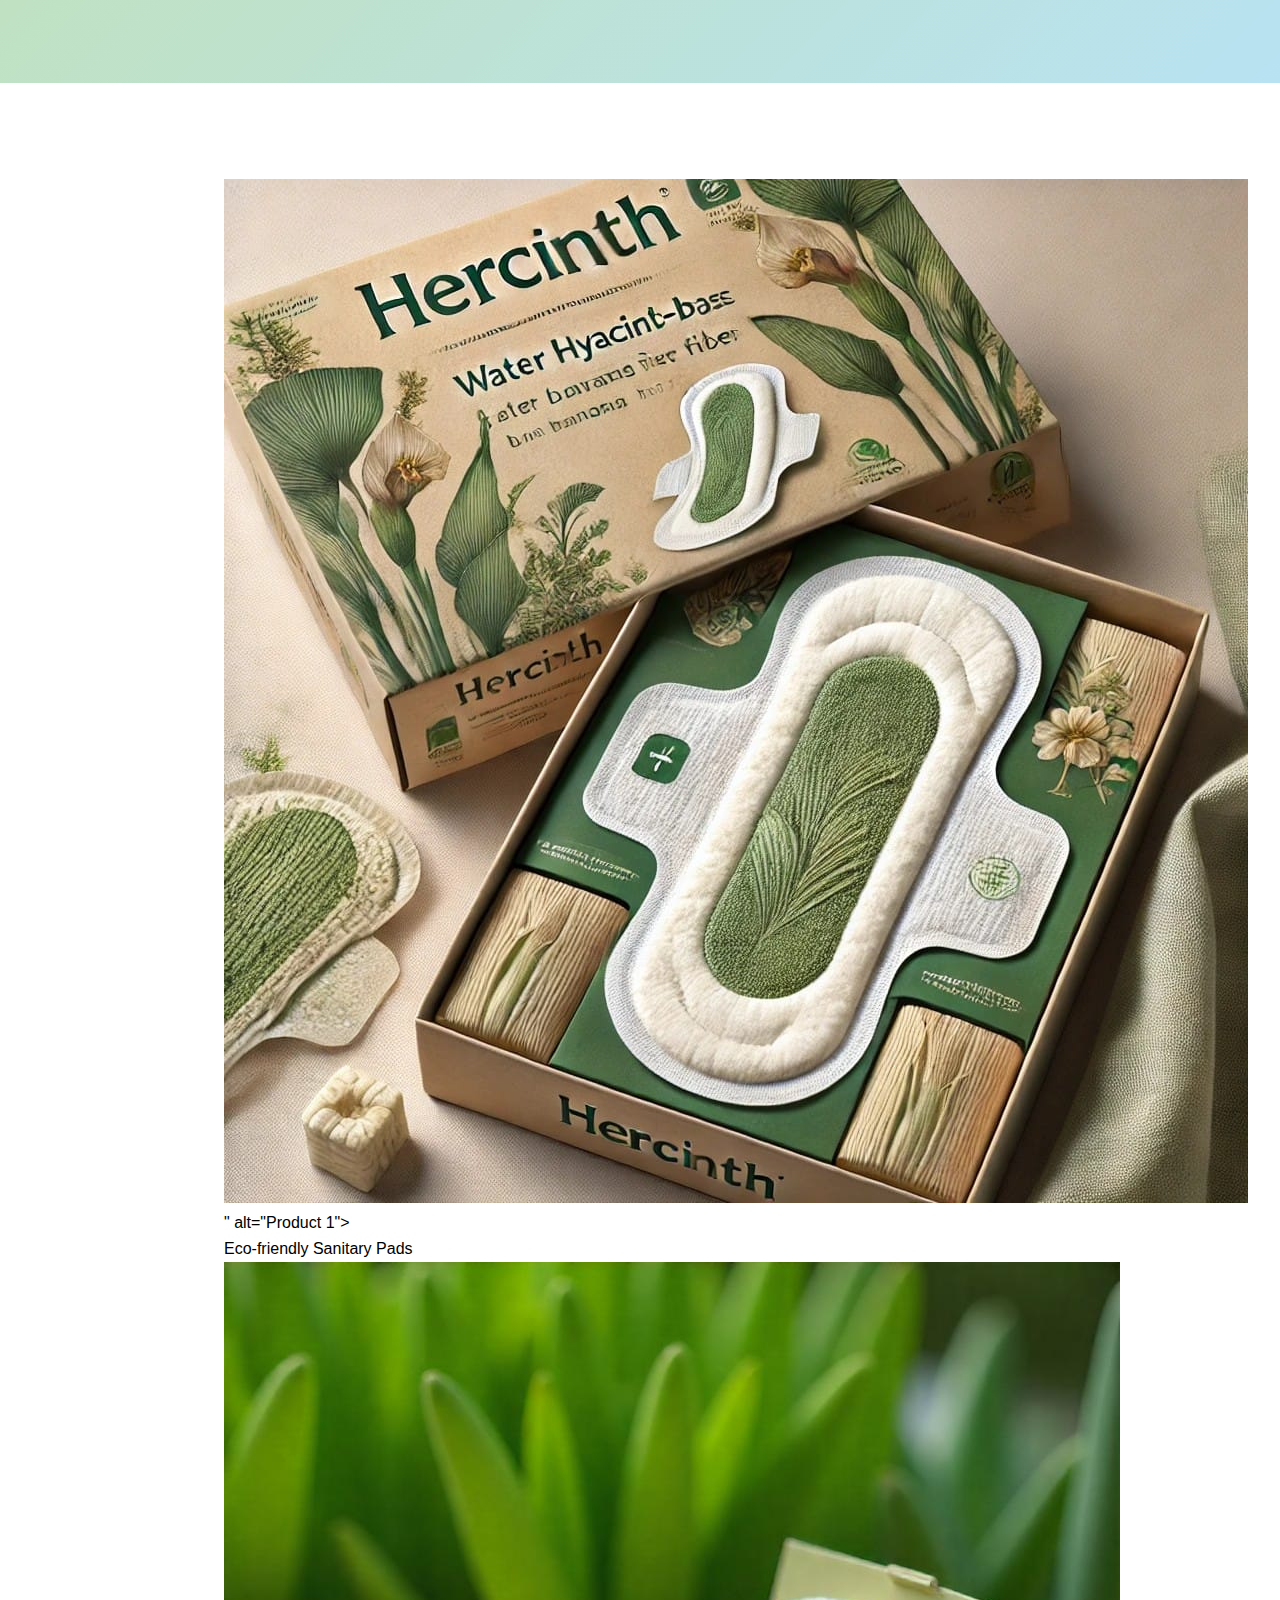
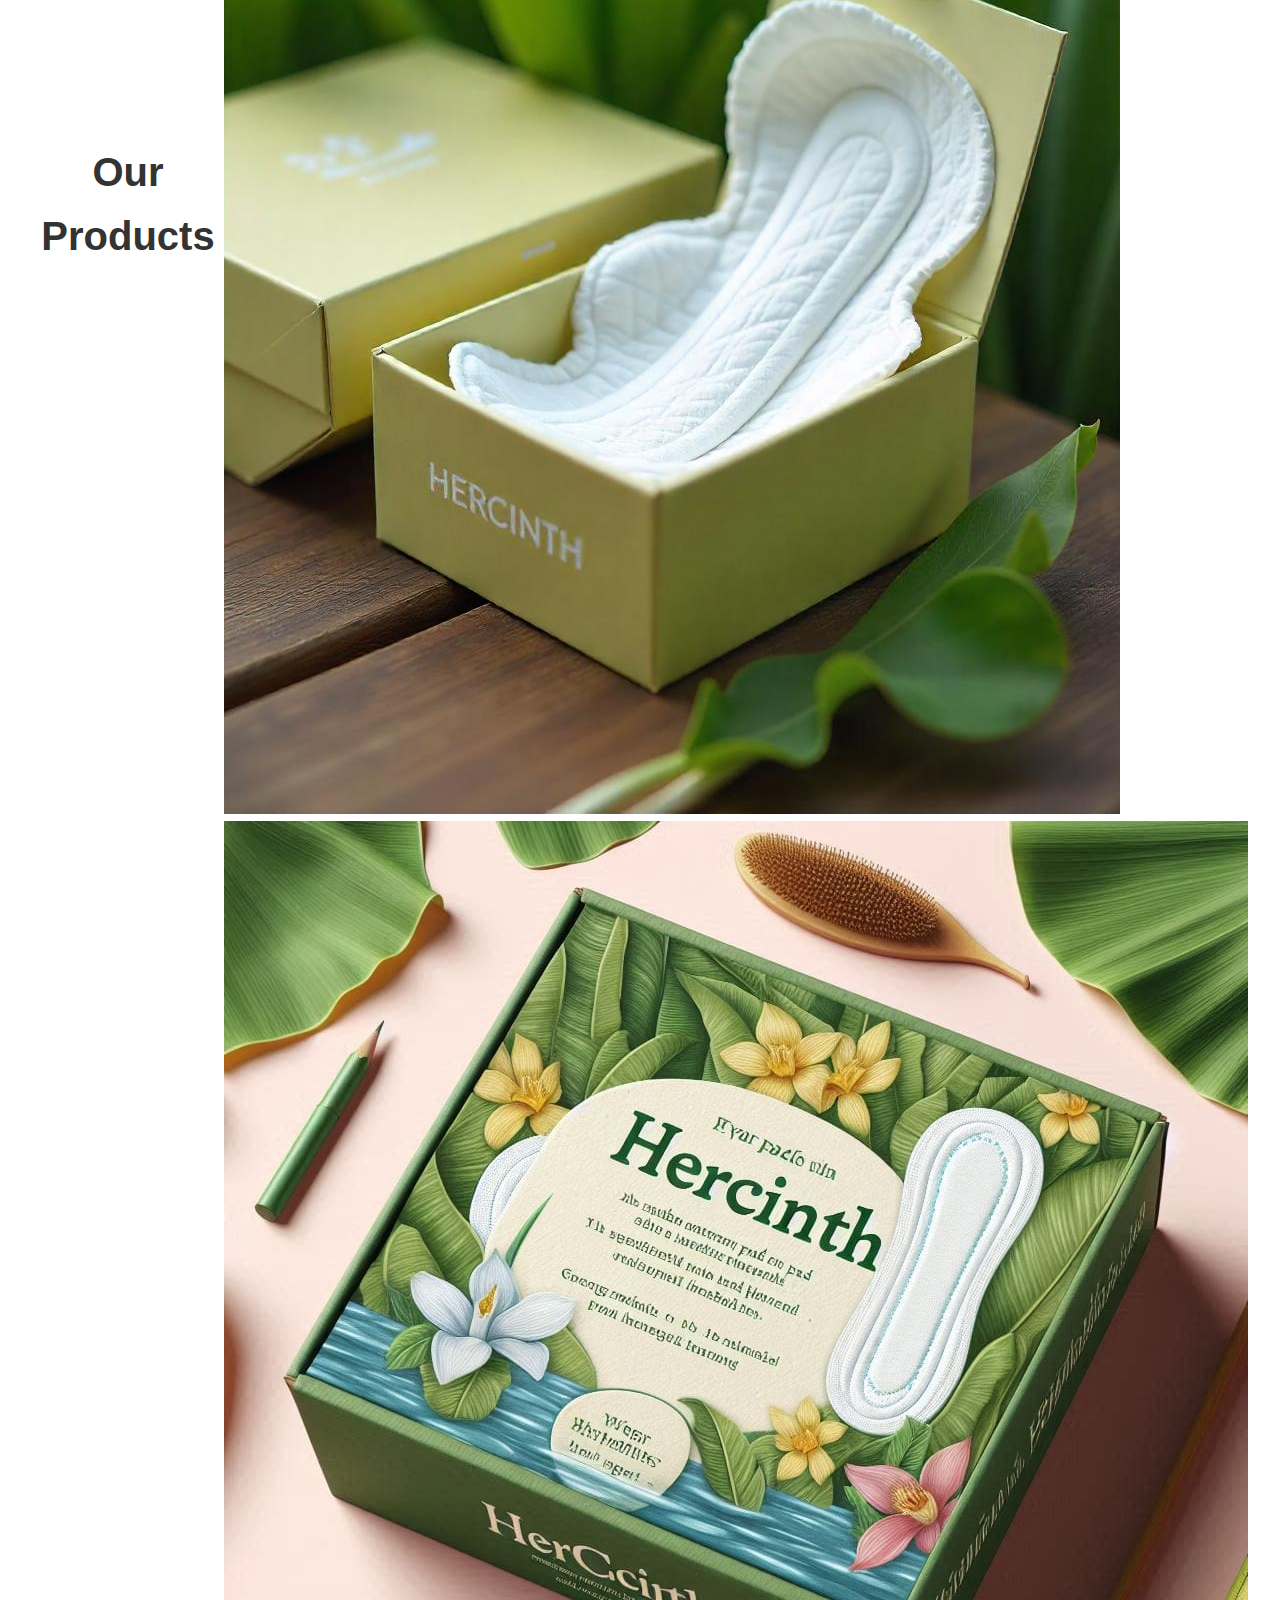
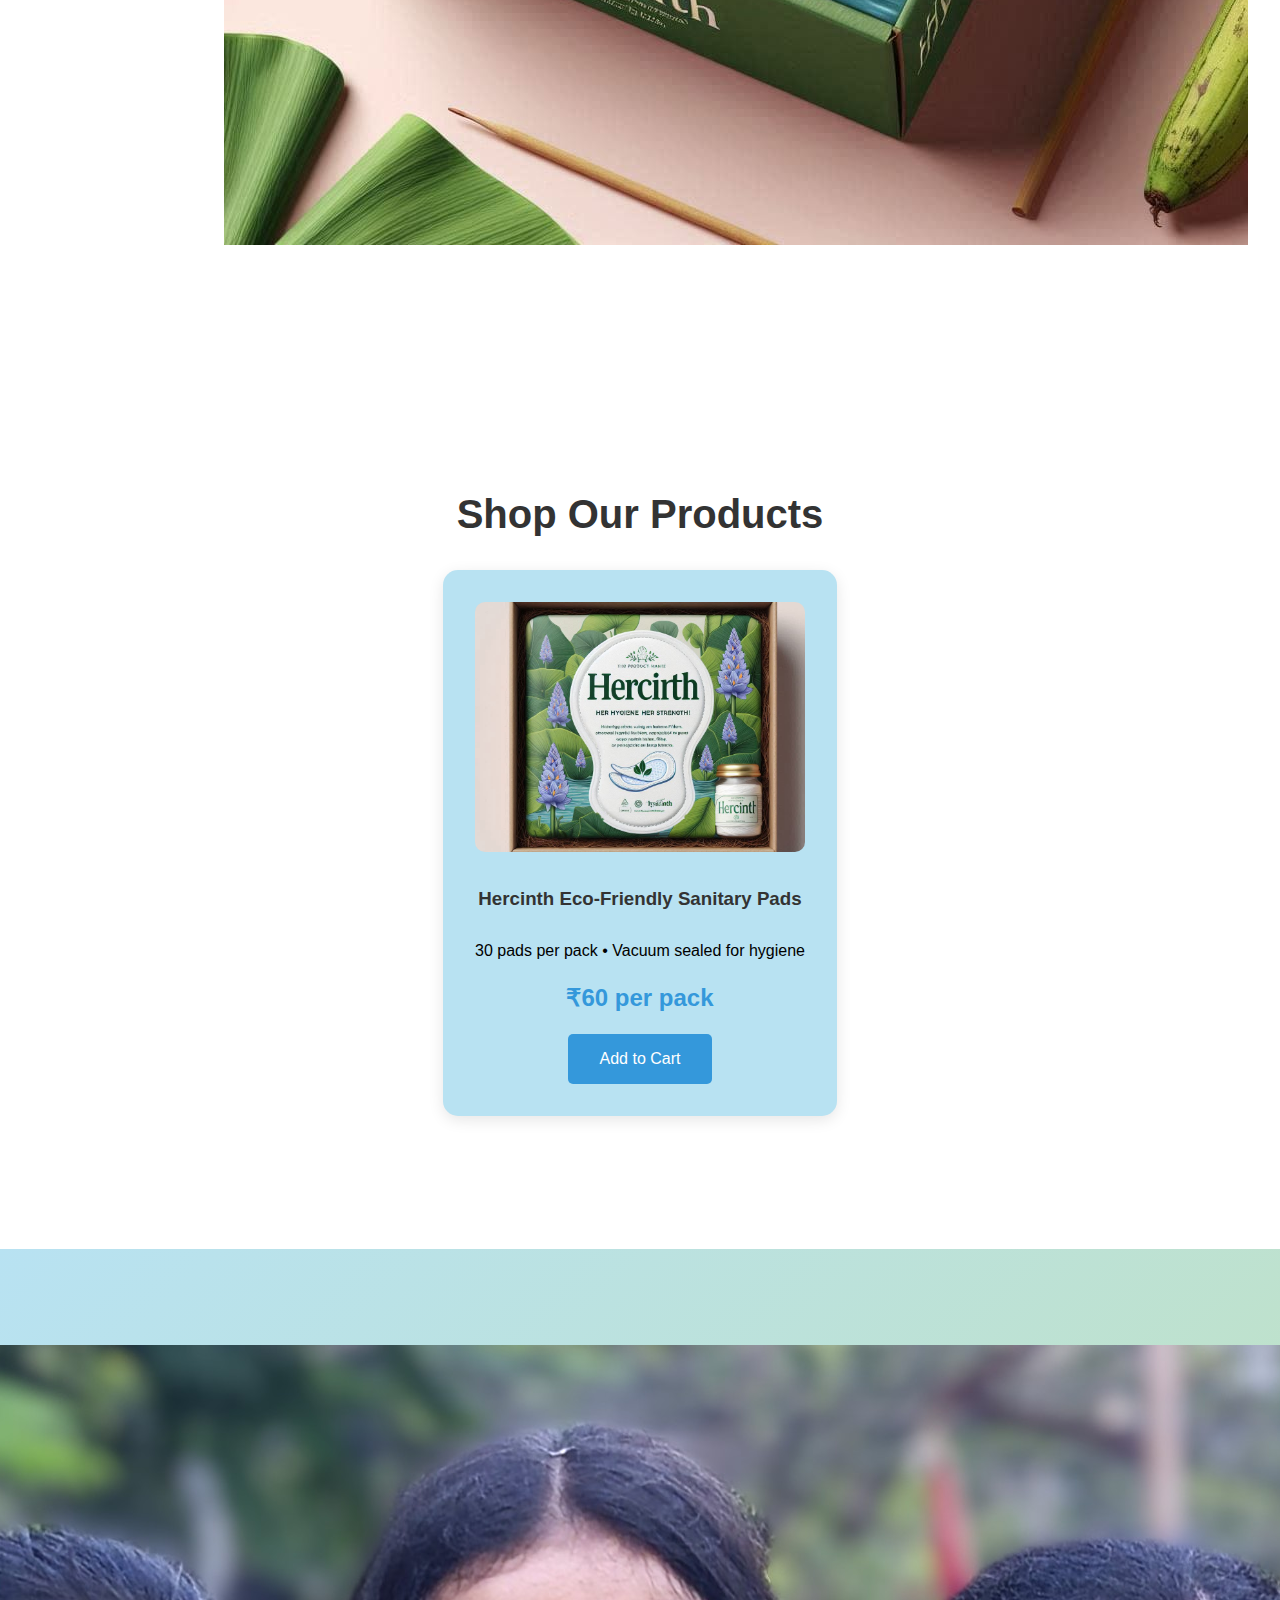
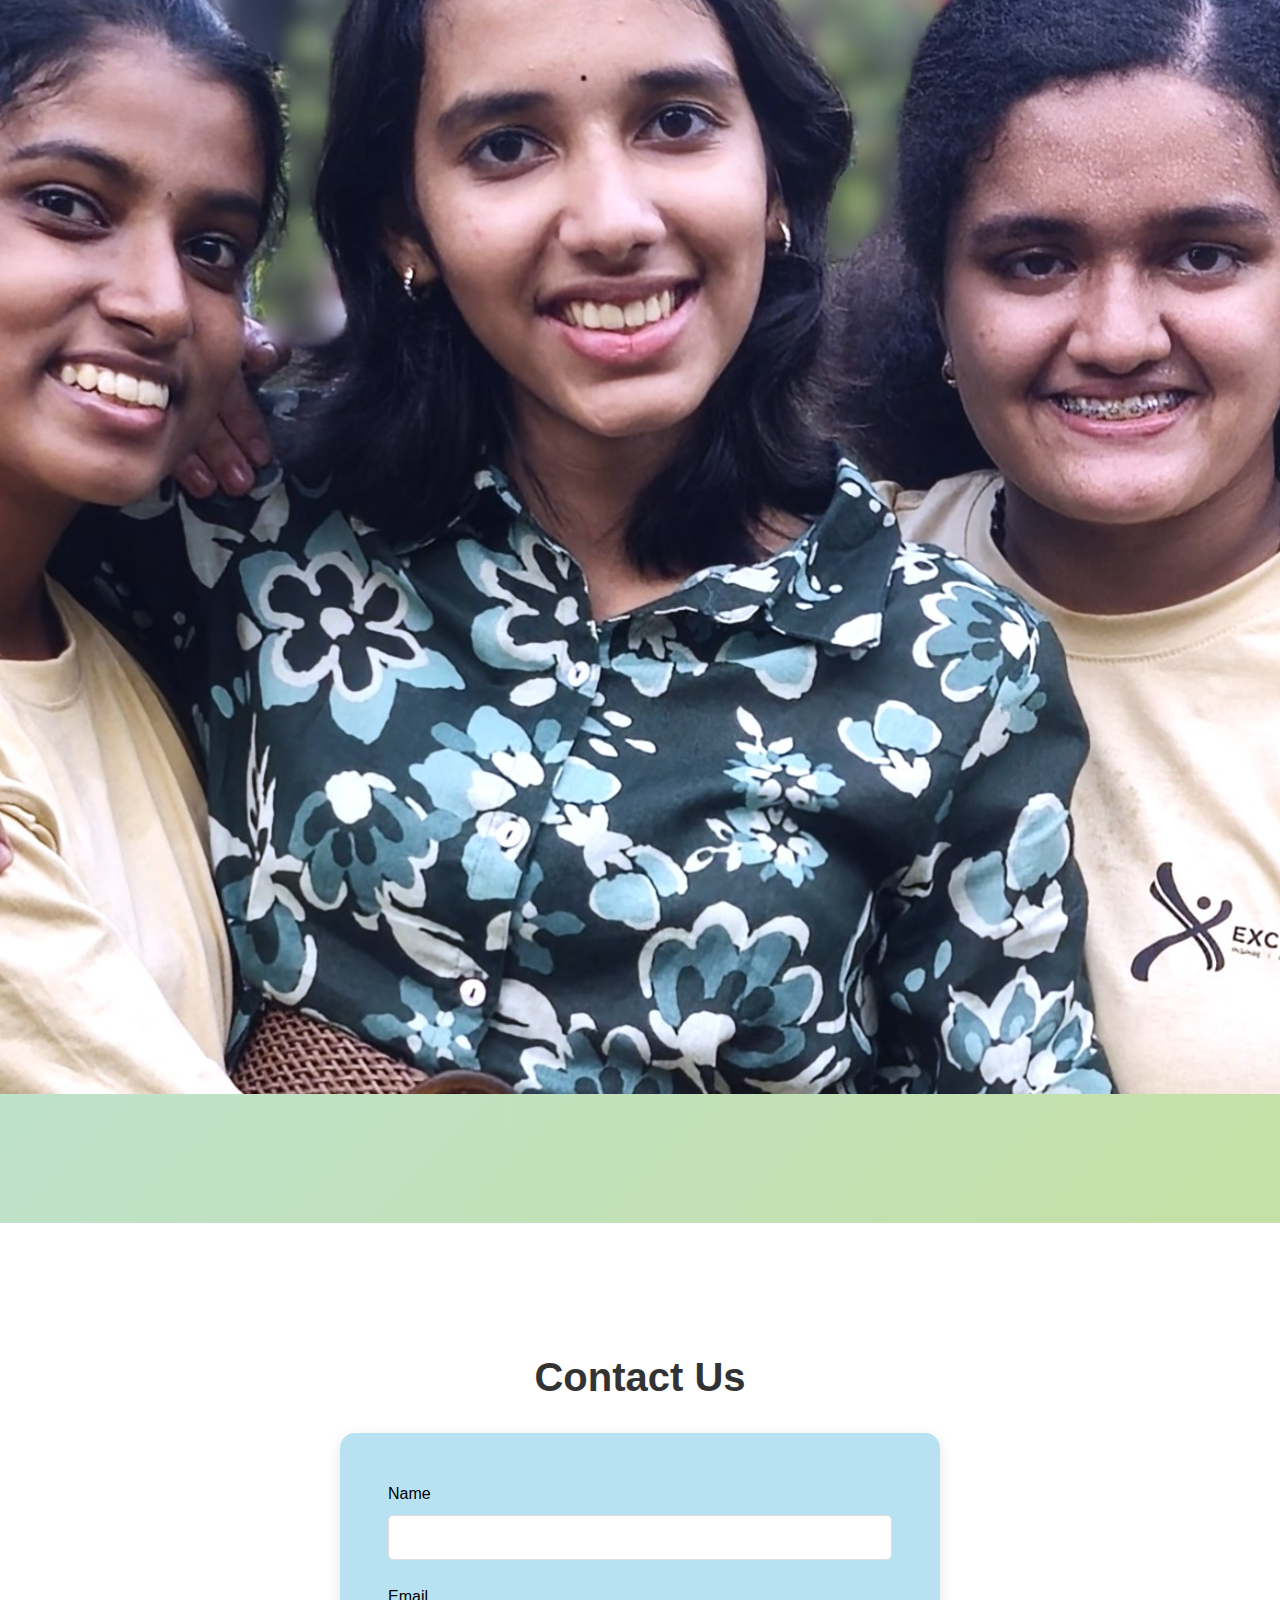
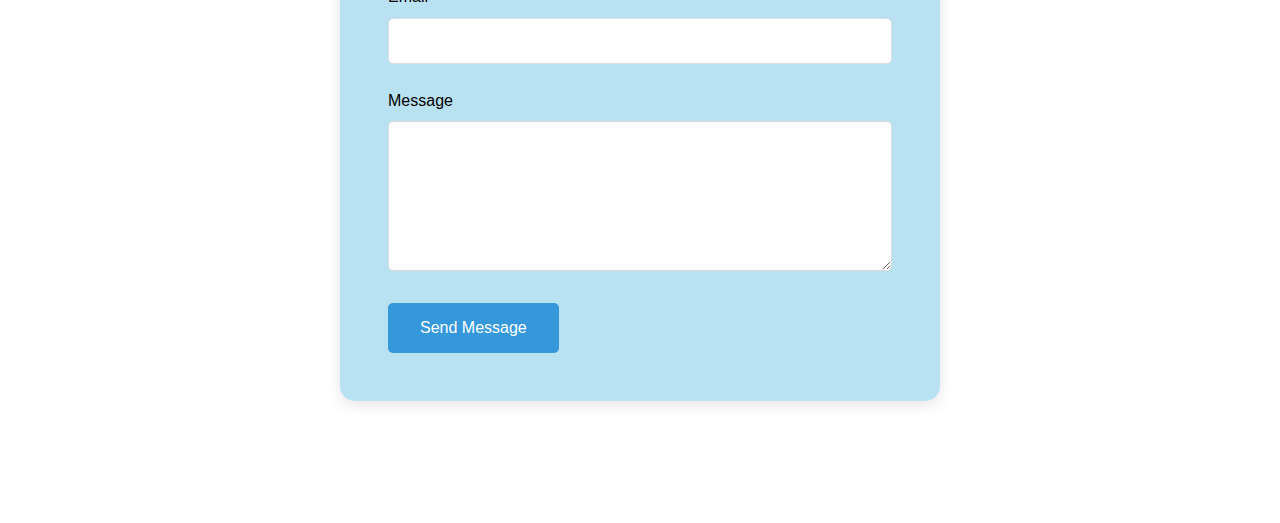
==== commit 21c67a80: "HerCinth" ====
--- a/index.html
+++ b/index.html
@@ -347,7 +347,7 @@
     
     <header>
         <div class="logo-container">
-            <img src="logo.png" alt="Hercinth Logo">
+            <img src="Images/HerCinth.png" alt="Hercinth Logo">
             <h1>Hercinth</h1>
         </div>
     </header>
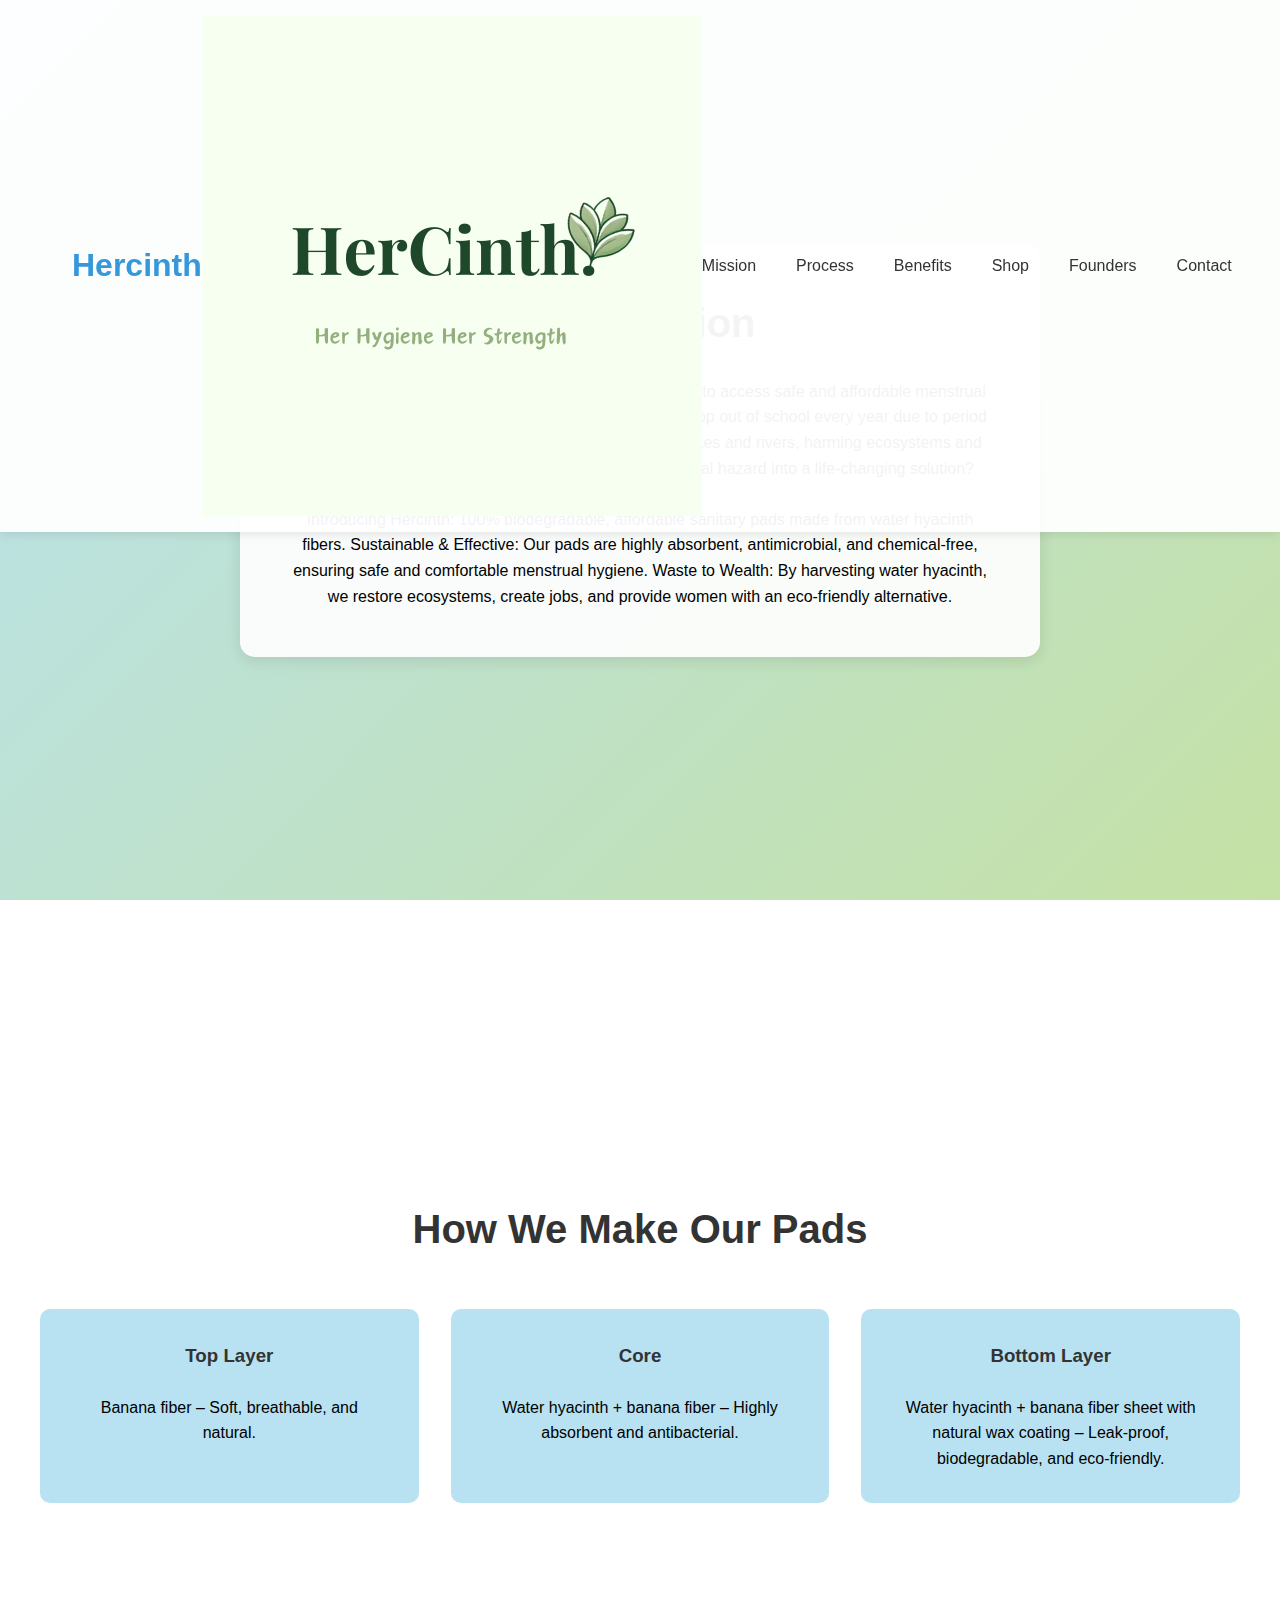
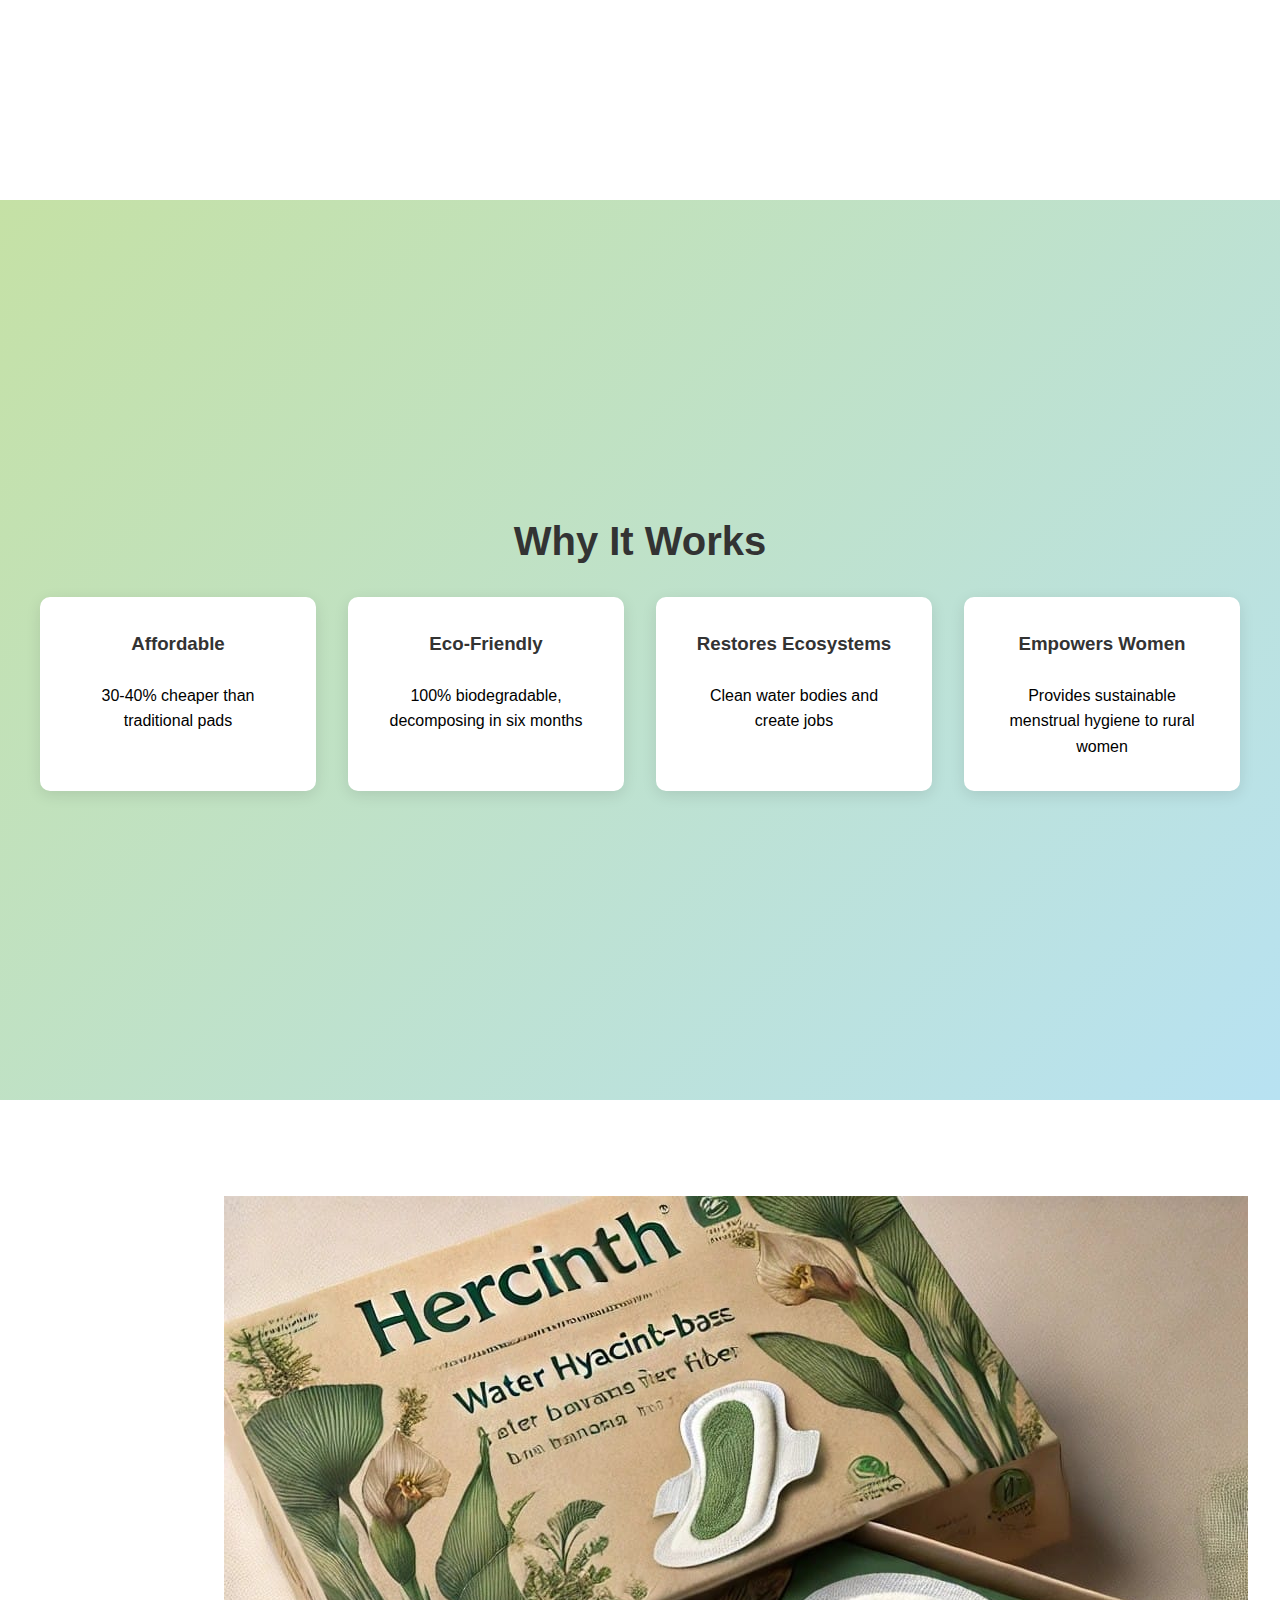
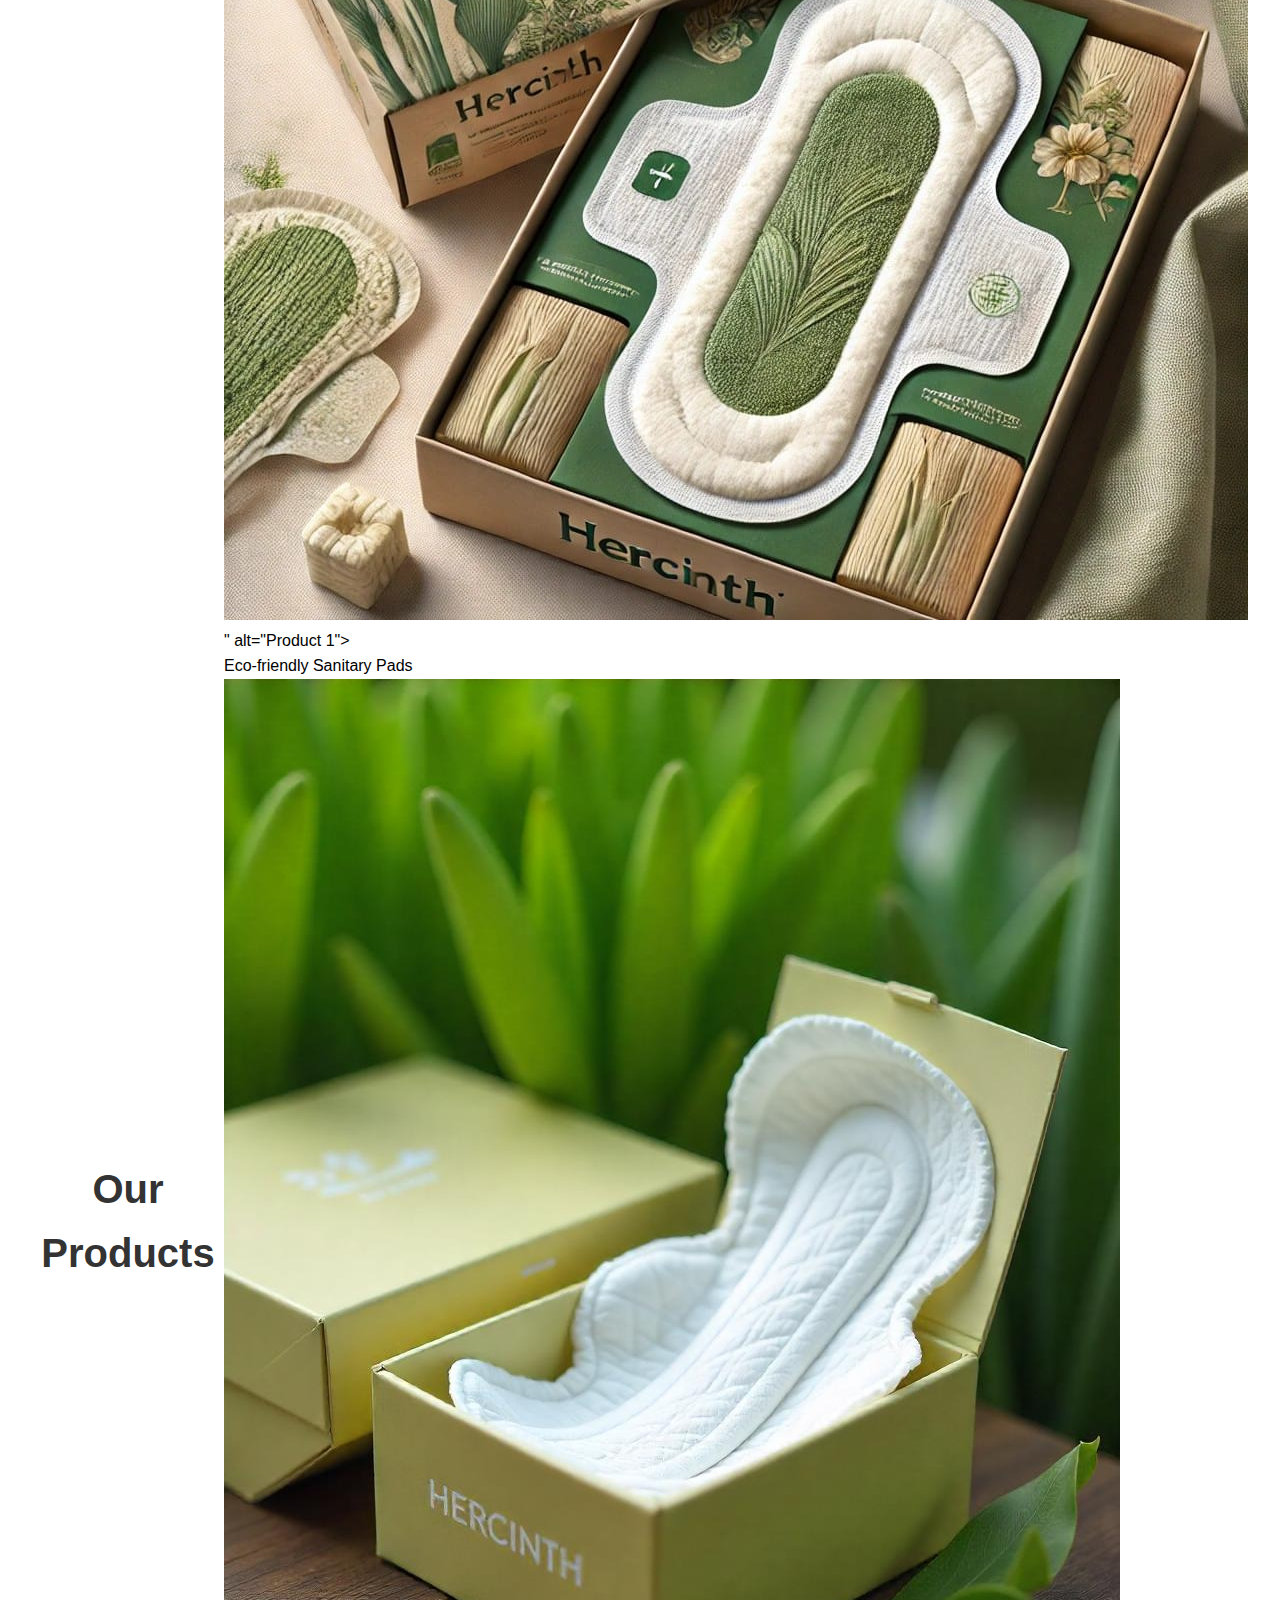
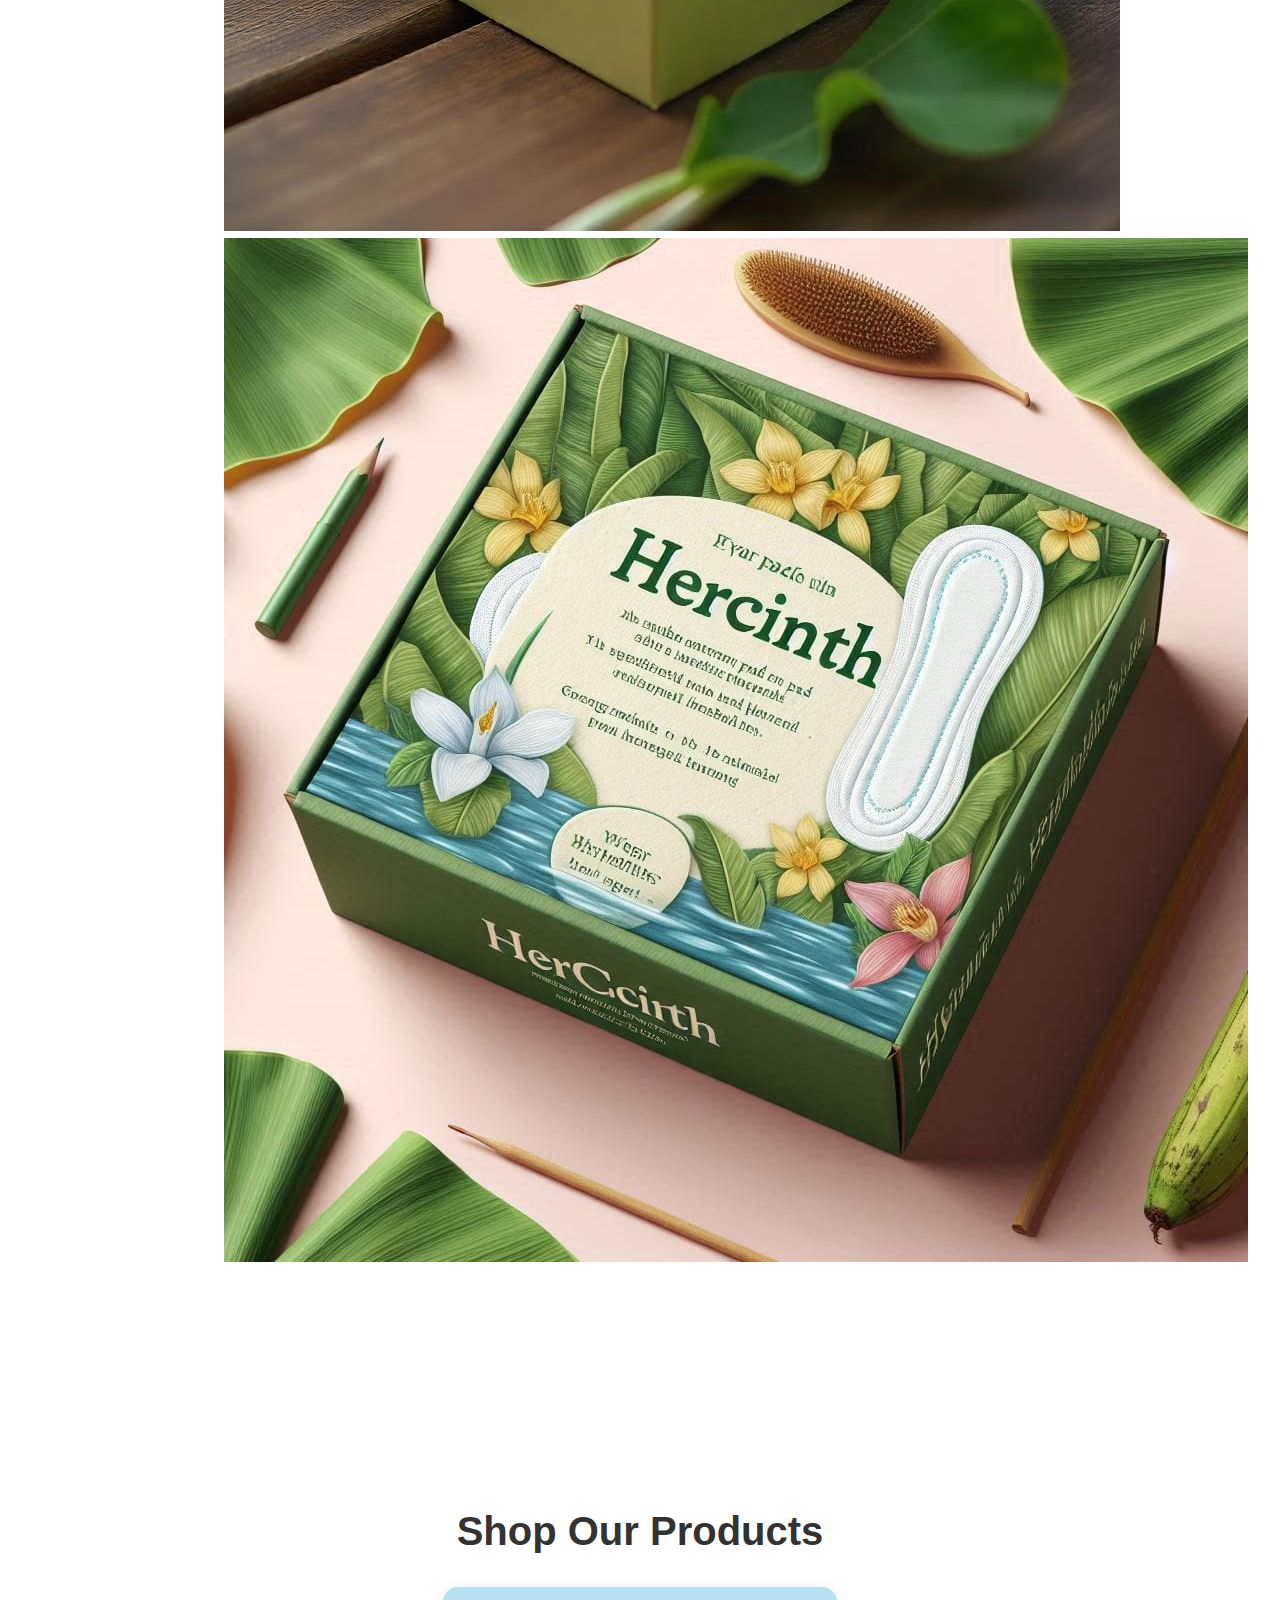
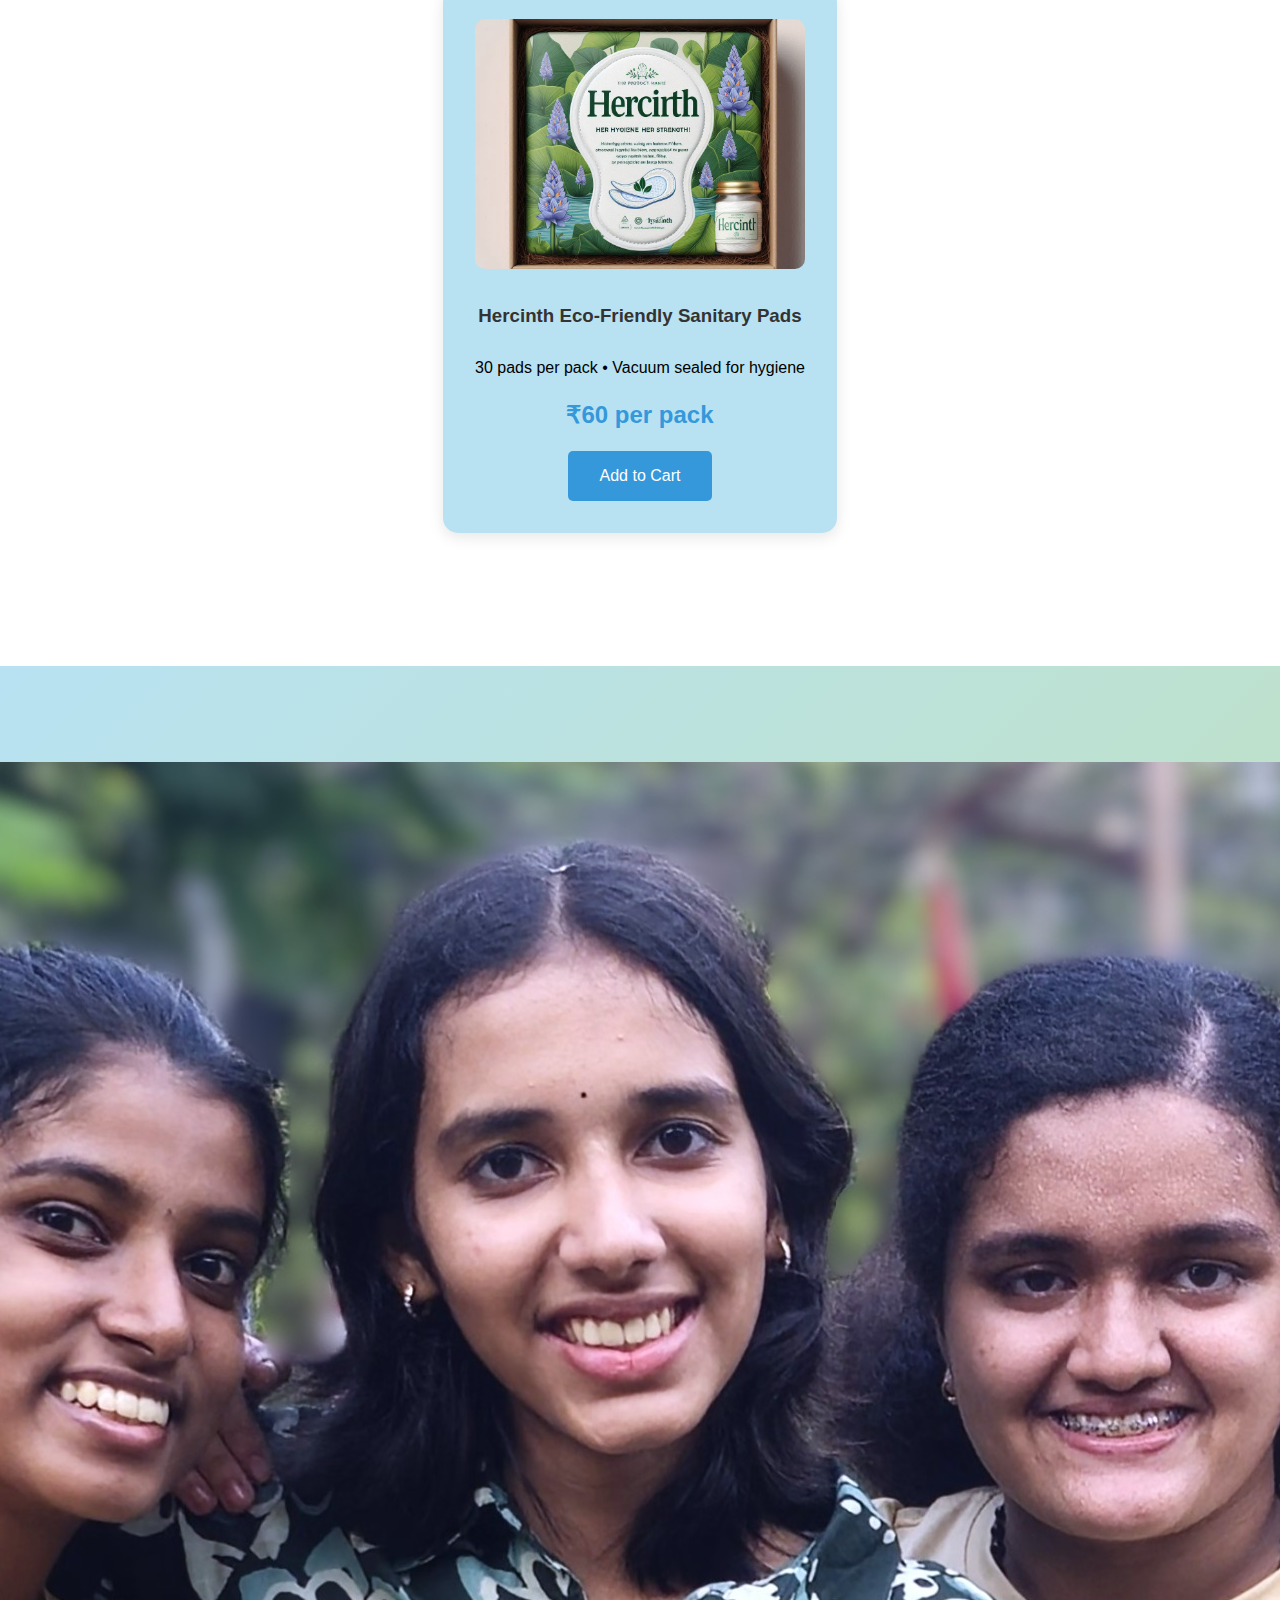
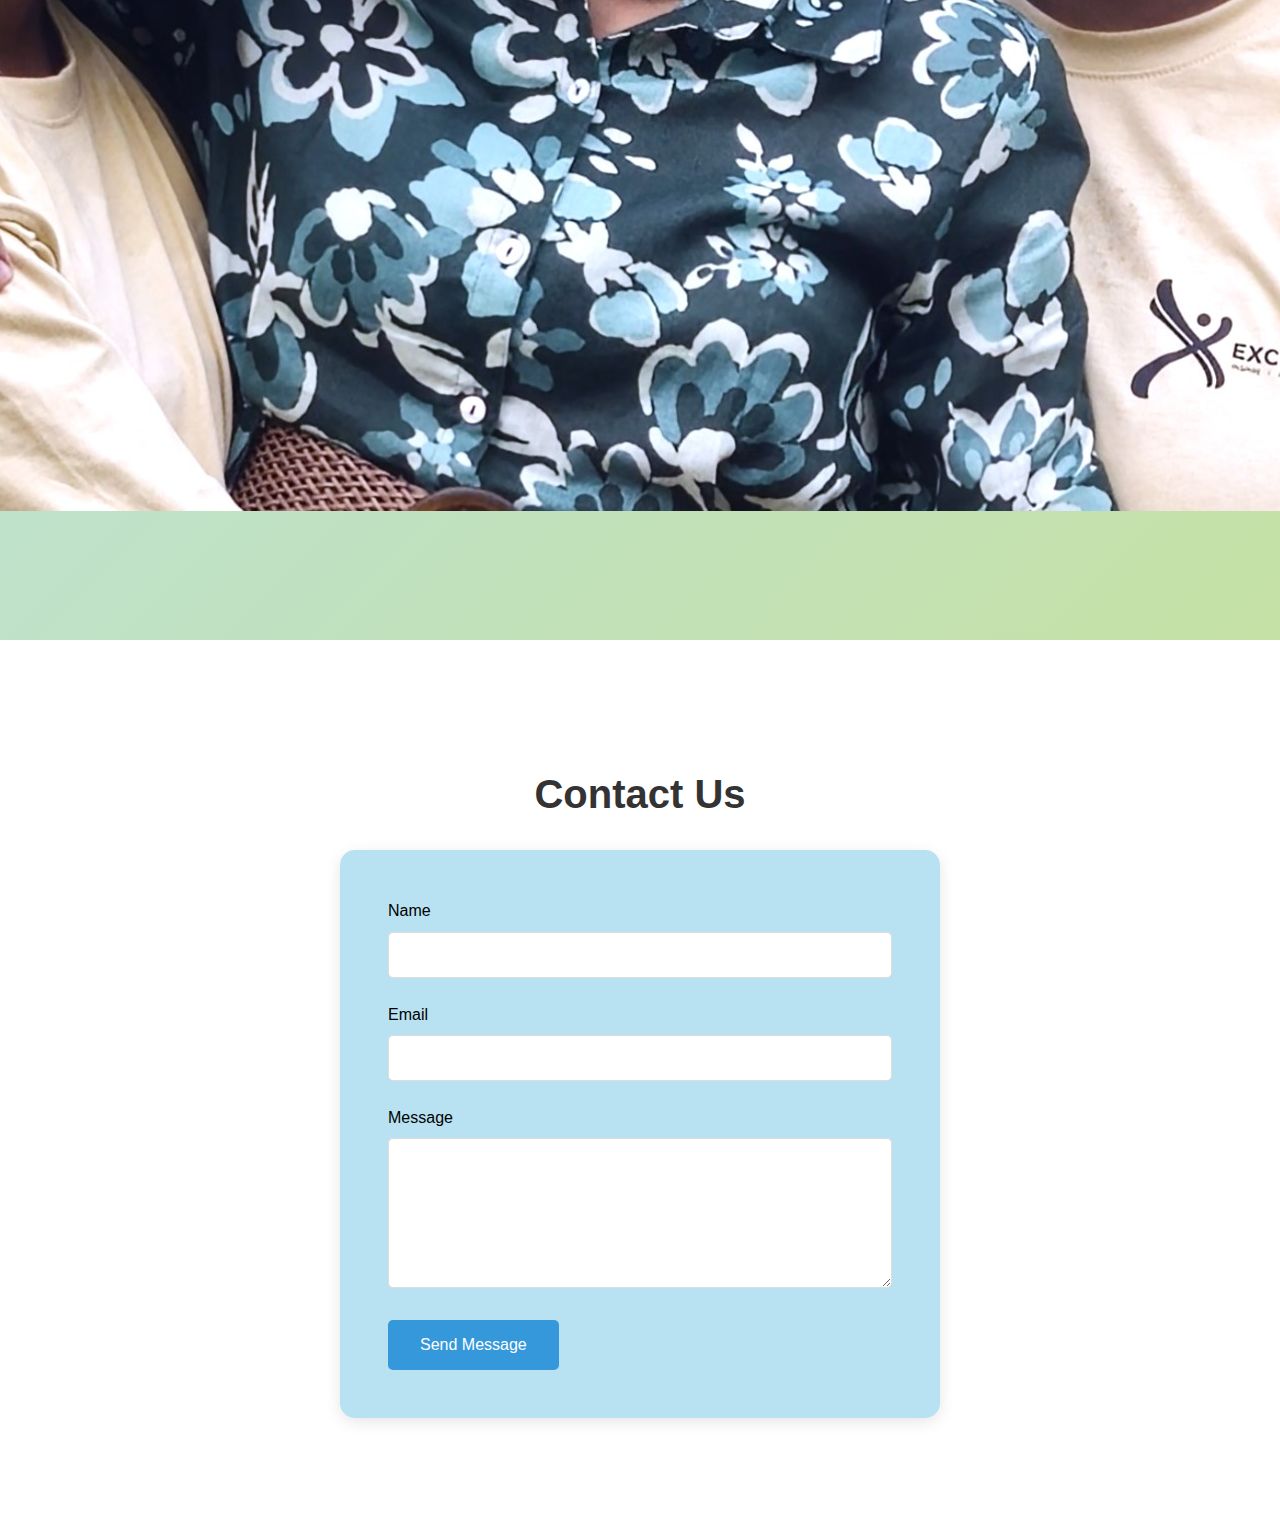
==== commit 55a36168: "HerCint" ====
--- a/index.html
+++ b/index.html
@@ -334,6 +334,7 @@
     <nav class="navbar">
         <div class="nav-container">
             <a href="#" class="logo">Hercinth</a>
+            <img src="Images/HerCinth.png" alt="Hercinth Logo">
             <div class="nav-links">
                 <a href="#mission">Mission</a>
                 <a href="#process">Process</a>
@@ -344,13 +345,6 @@
             </div>
         </div>
     </nav>
-    
-    <header>
-        <div class="logo-container">
-            <img src="Images/HerCinth.png" alt="Hercinth Logo">
-            <h1>Hercinth</h1>
-        </div>
-    </header>
 
     <section id="mission">
         <div class="container">
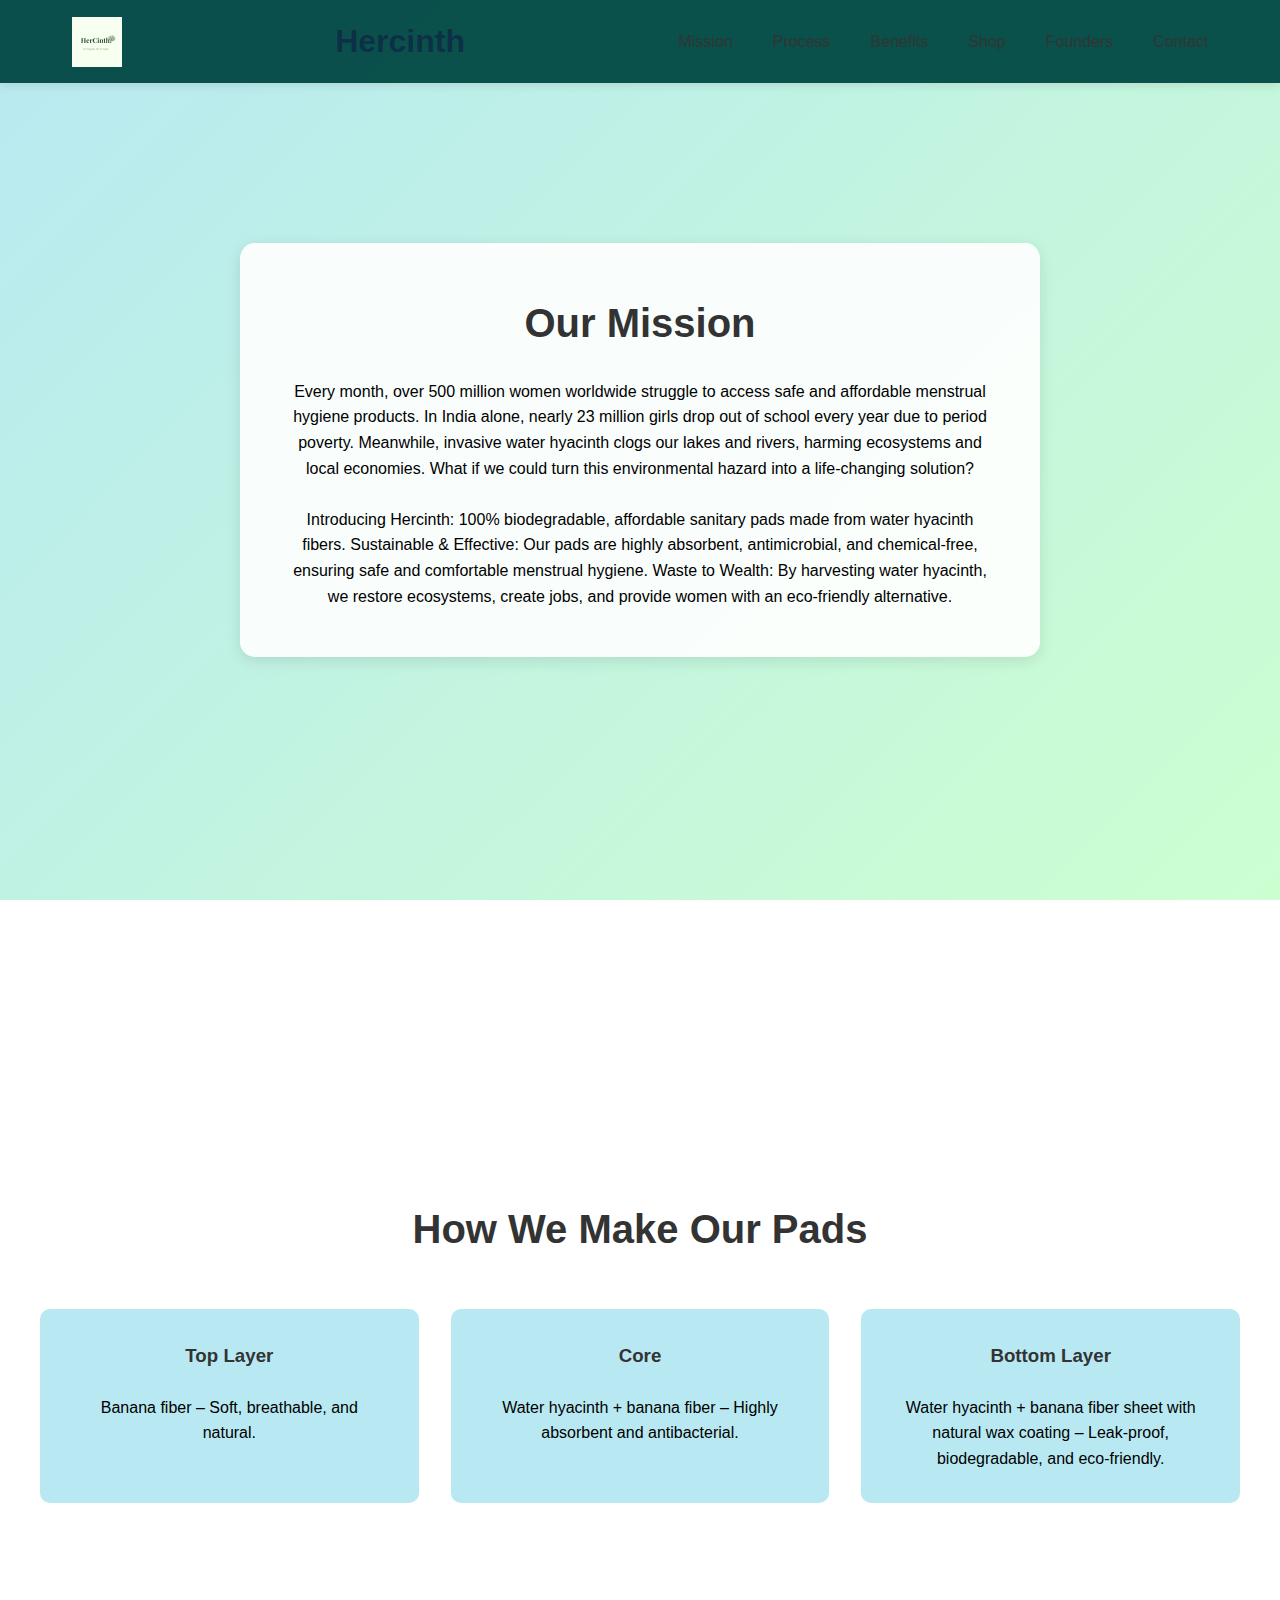
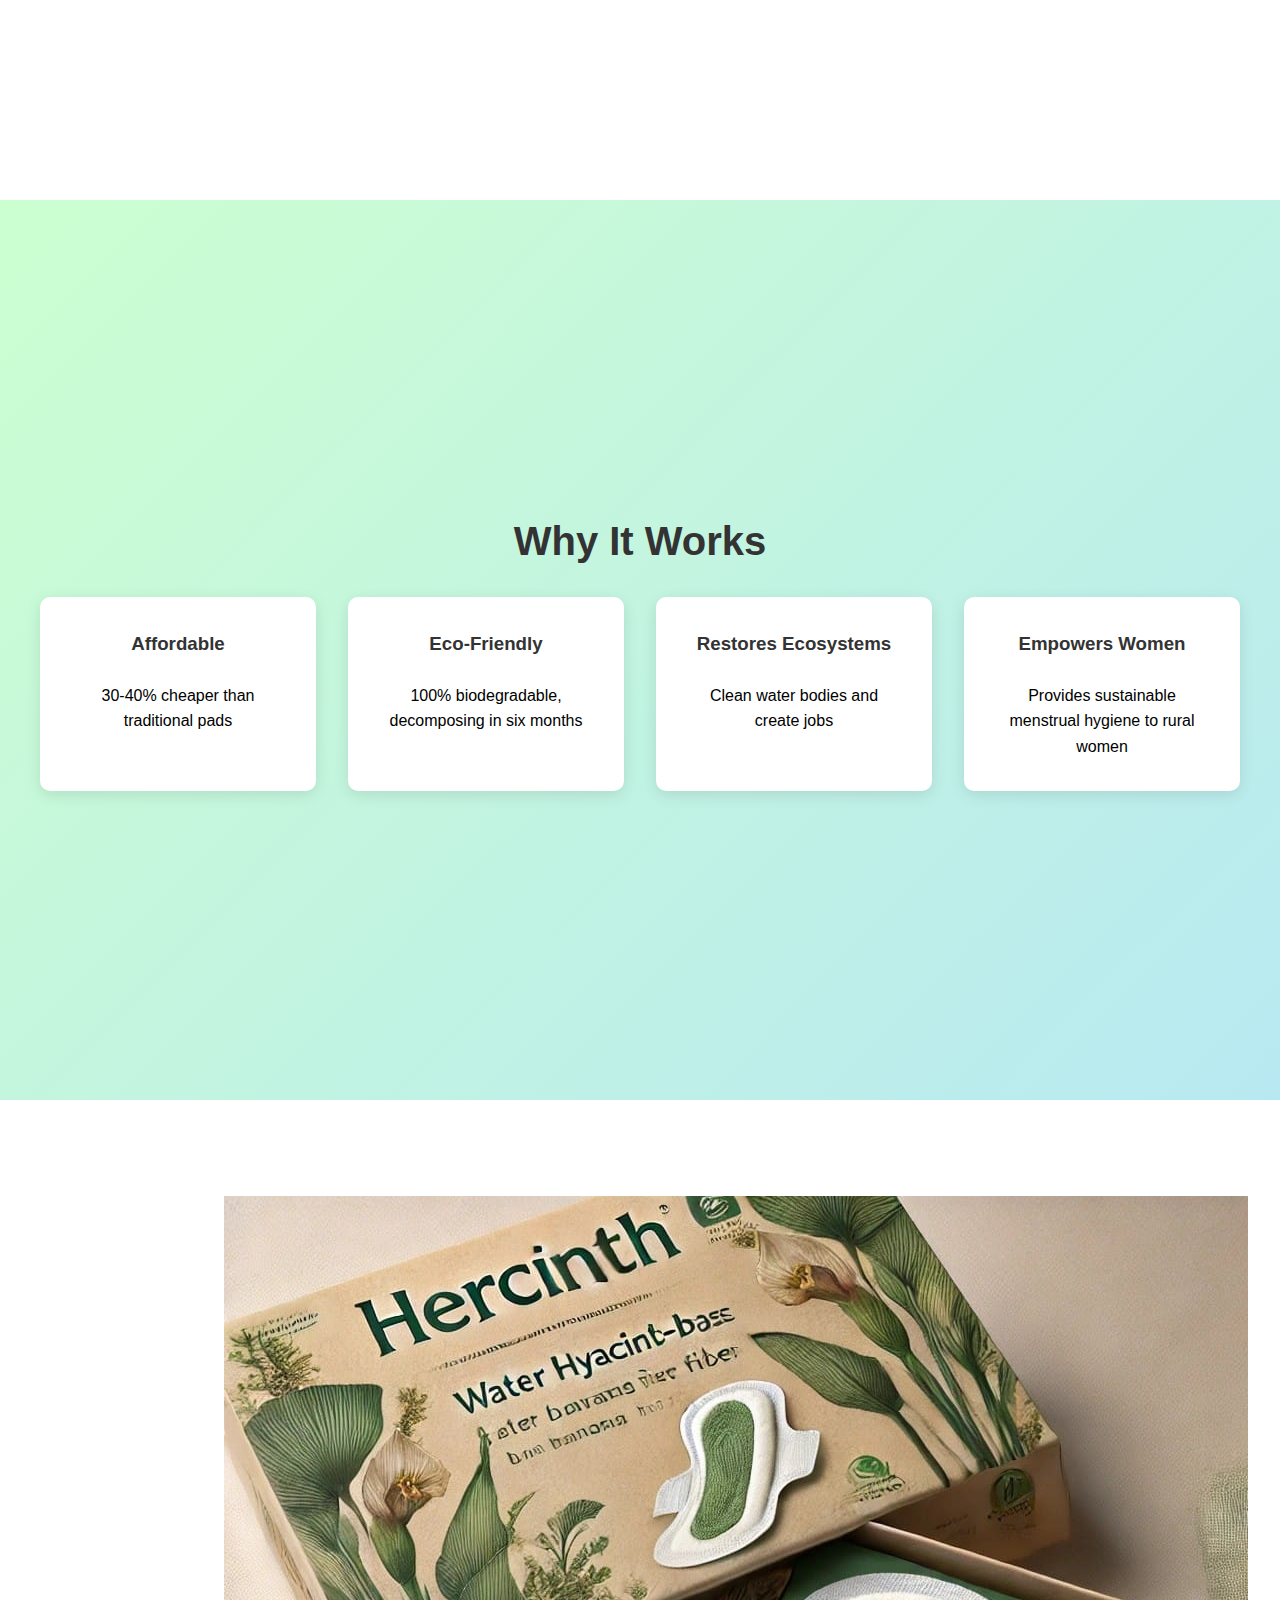
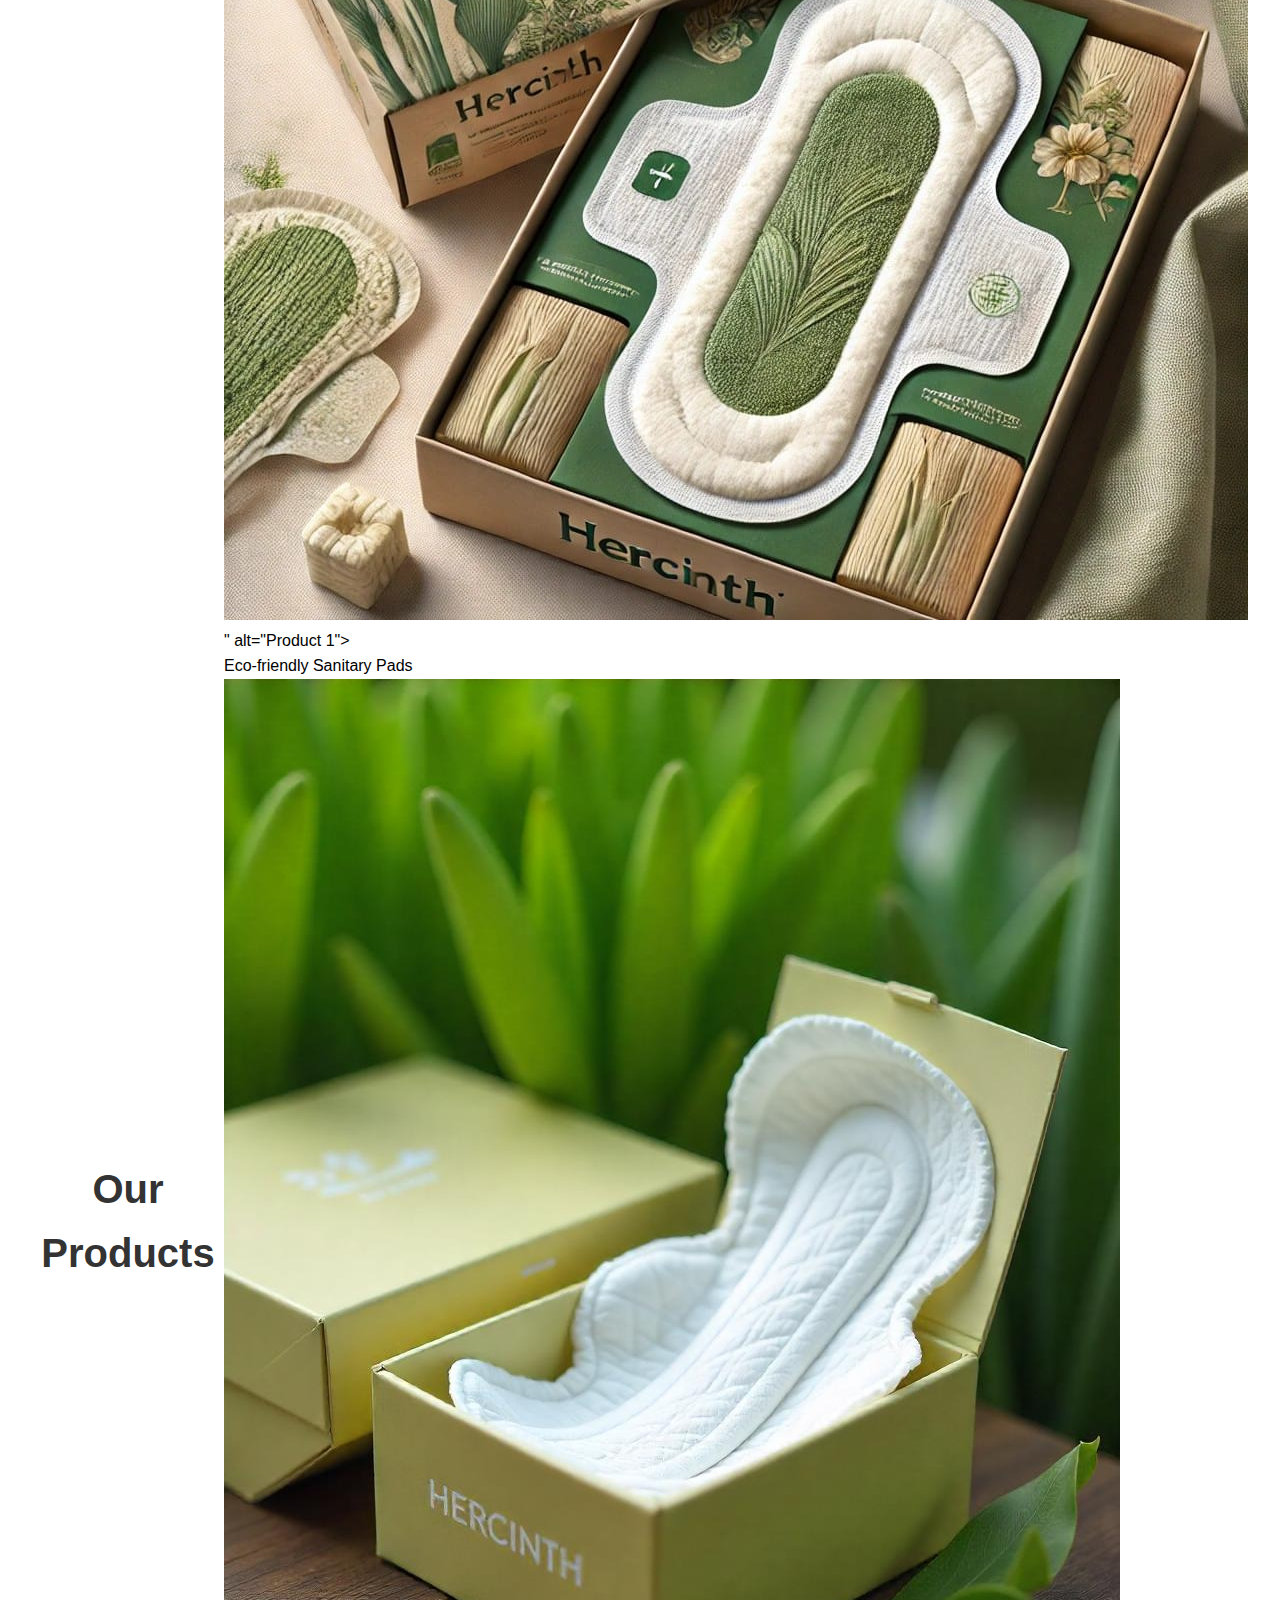
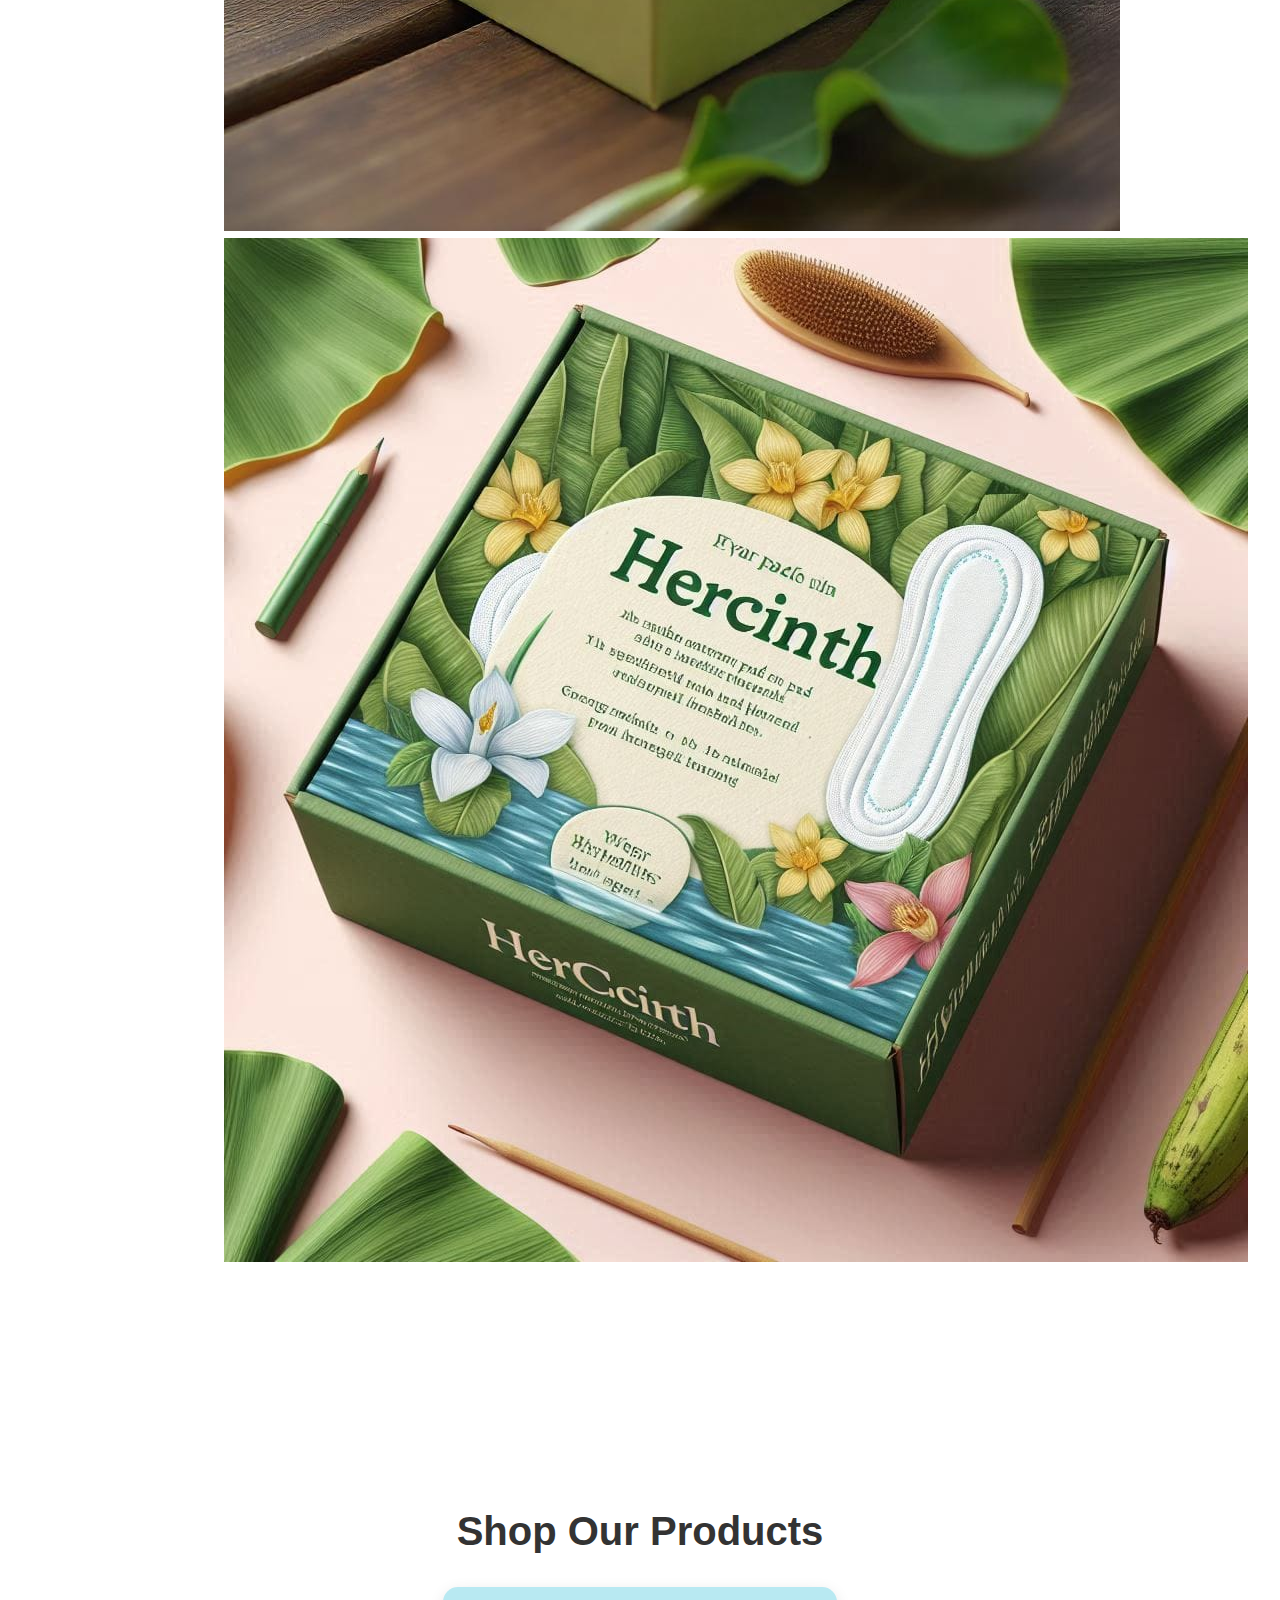
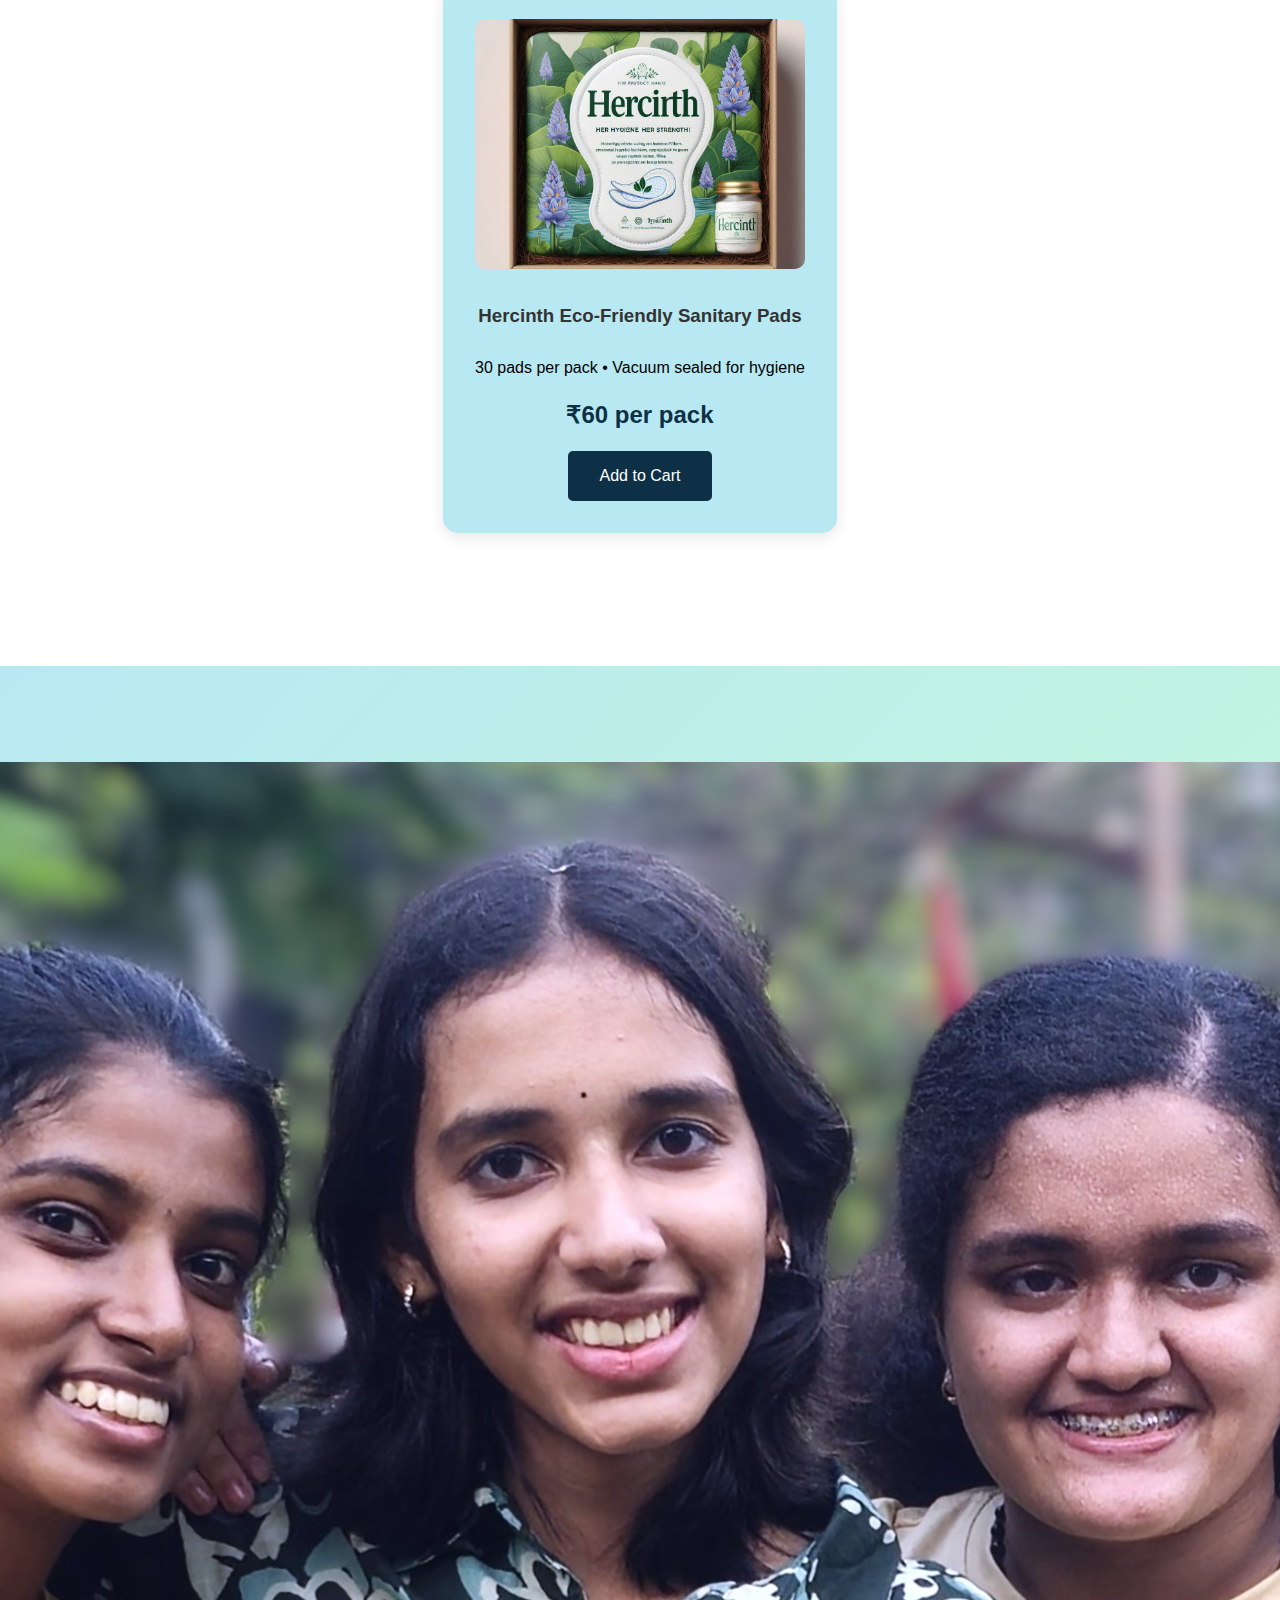
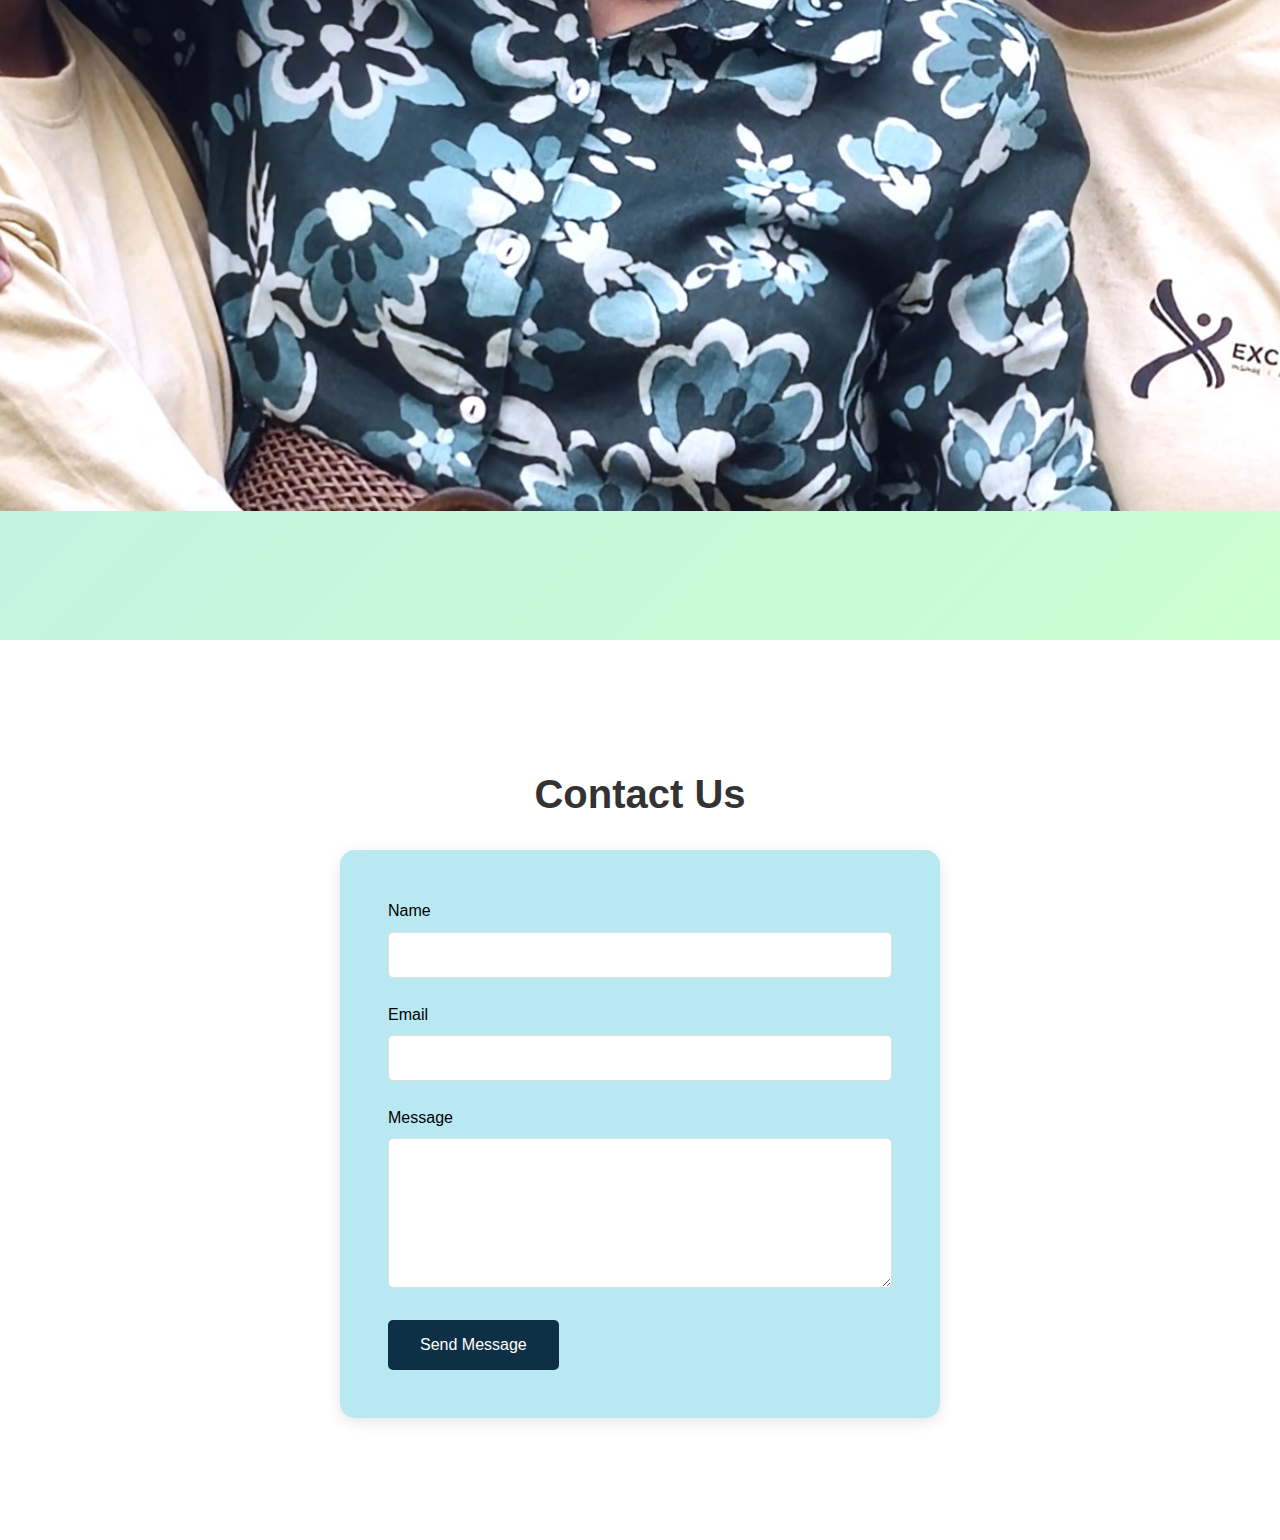
==== commit f4f0ae06: "HerCinth2" ====
--- a/index.html
+++ b/index.html
@@ -15,10 +15,10 @@
         }
 
         :root {
-            --primary-blue: #B8E2F2;
-            --primary-green: #C5E1A5;
-            --dark-blue: #3498db;
-            --dark-green: #4CAF50;
+            --primary-blue: #b8e9f2;
+            --primary-green: #ccffd0;
+            --dark-blue: #0e3046;
+            --dark-green: #045432;
             --text-color: #333;
             --white: #ffffff;
         }
@@ -36,7 +36,7 @@
             position: fixed;
             top: 0;
             width: 100%;
-            background-color: rgba(255, 255, 255, 0.95);
+            background-color: rgba(0, 71, 66, 0.95);
             box-shadow: 0 2px 10px rgba(0, 0, 0, 0.1);
             z-index: 1000;
             padding: 1rem 0;
@@ -333,8 +333,8 @@
 <body>
     <nav class="navbar">
         <div class="nav-container">
+            <img src="Images/HerCinth1.png" alt="Hercinth Logo">
             <a href="#" class="logo">Hercinth</a>
-            <img src="Images/HerCinth.png" alt="Hercinth Logo">
             <div class="nav-links">
                 <a href="#mission">Mission</a>
                 <a href="#process">Process</a>
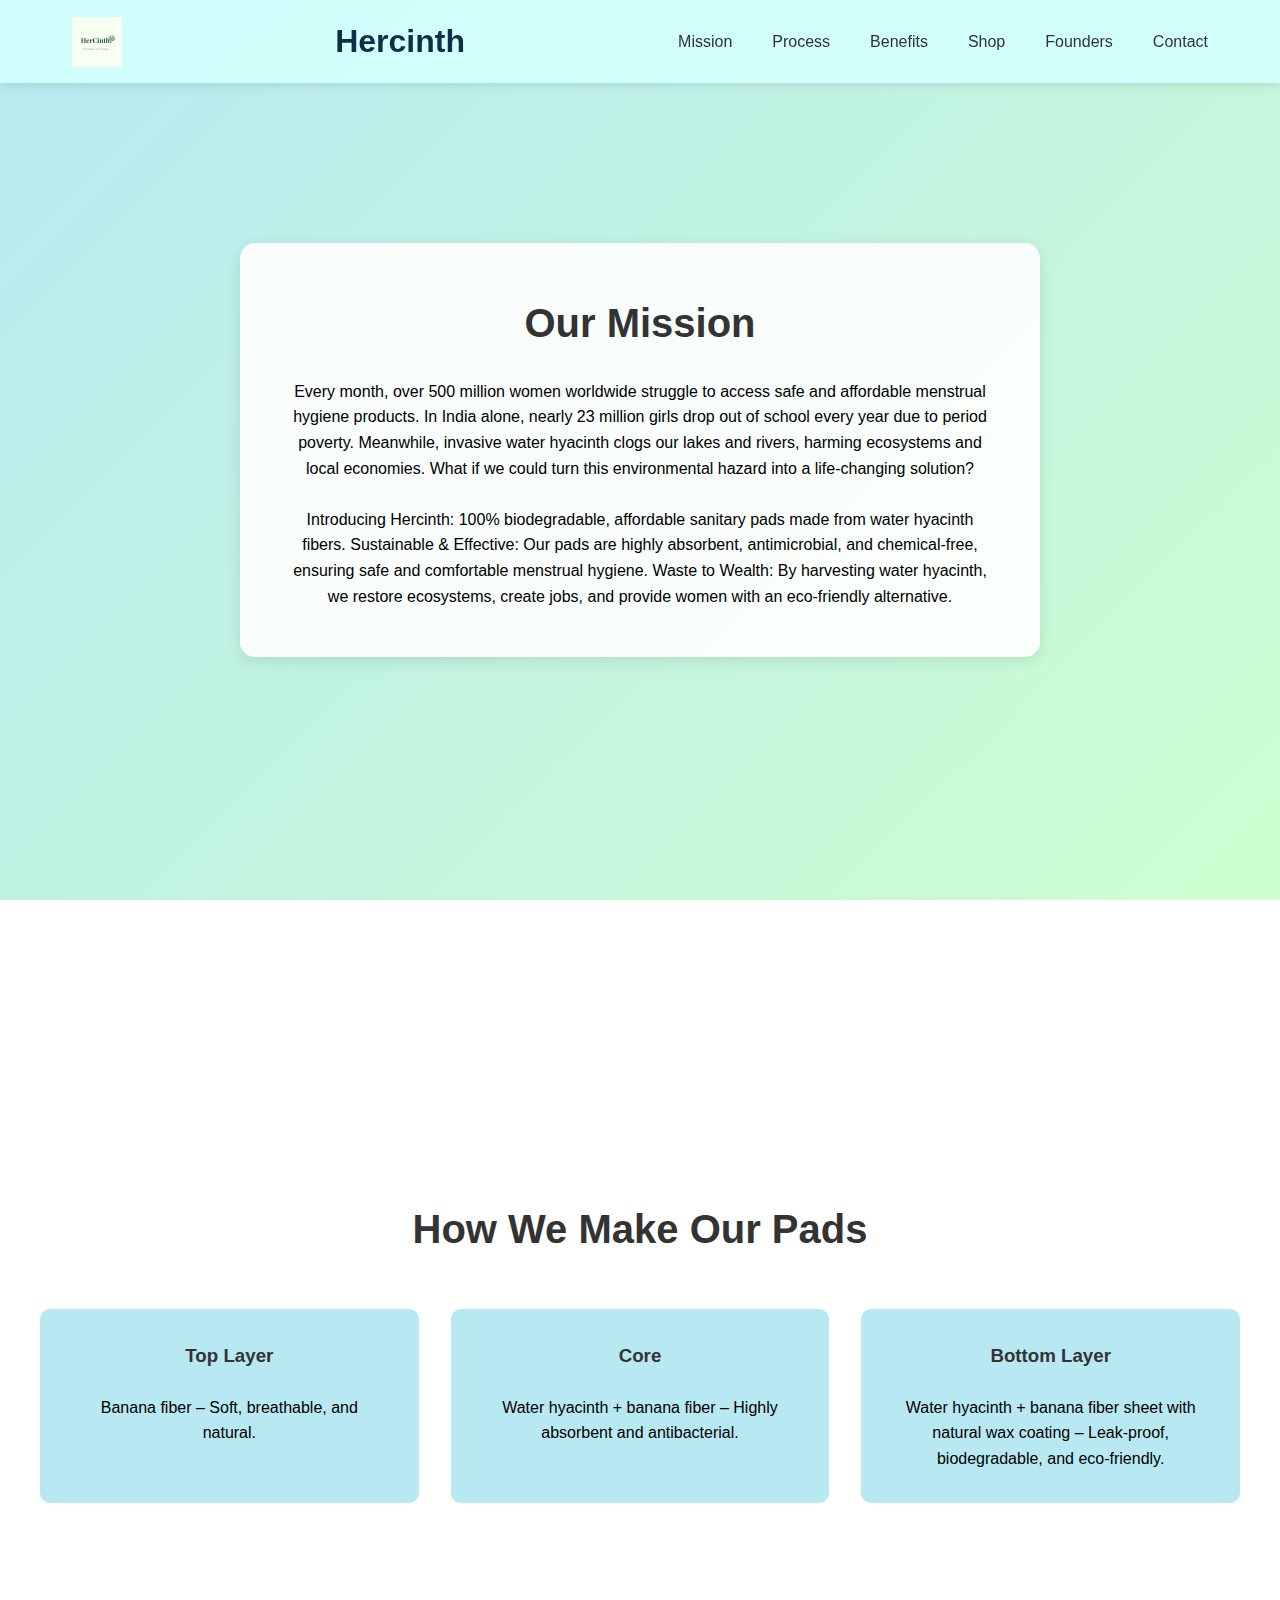
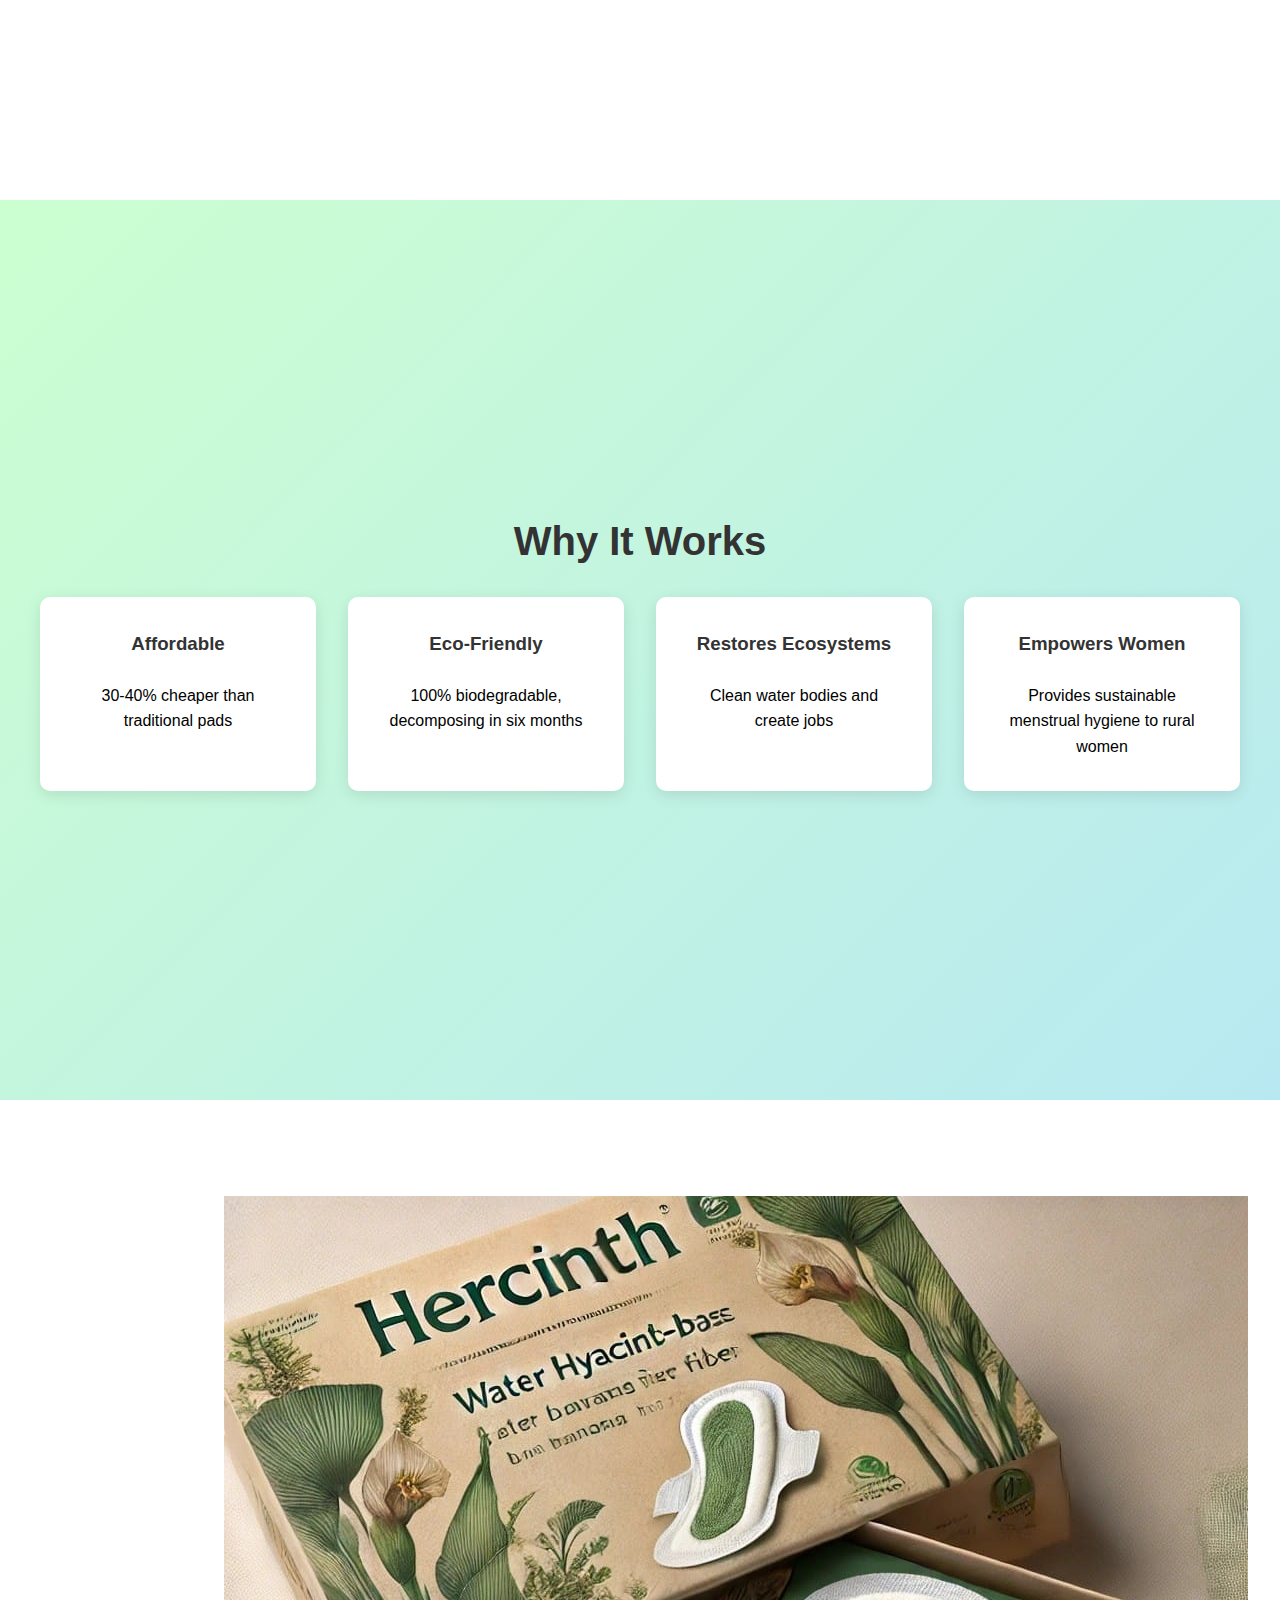
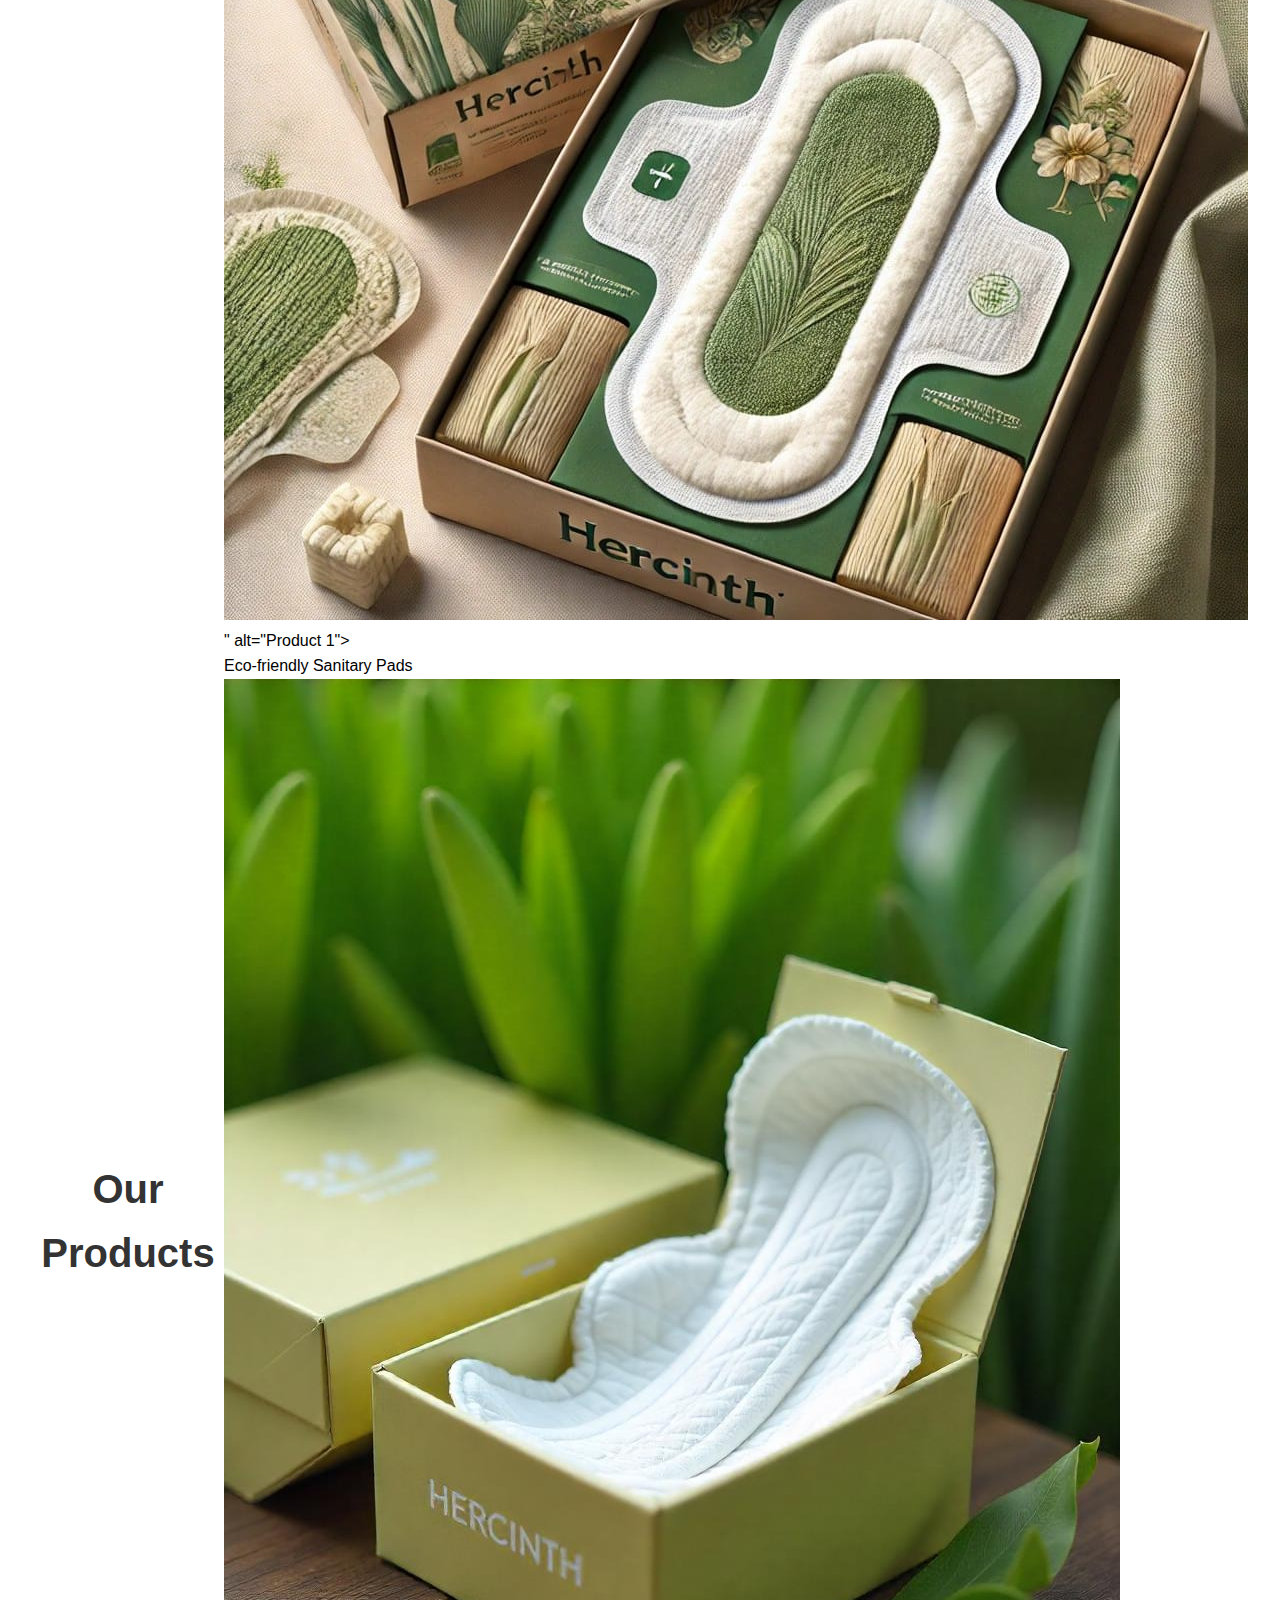
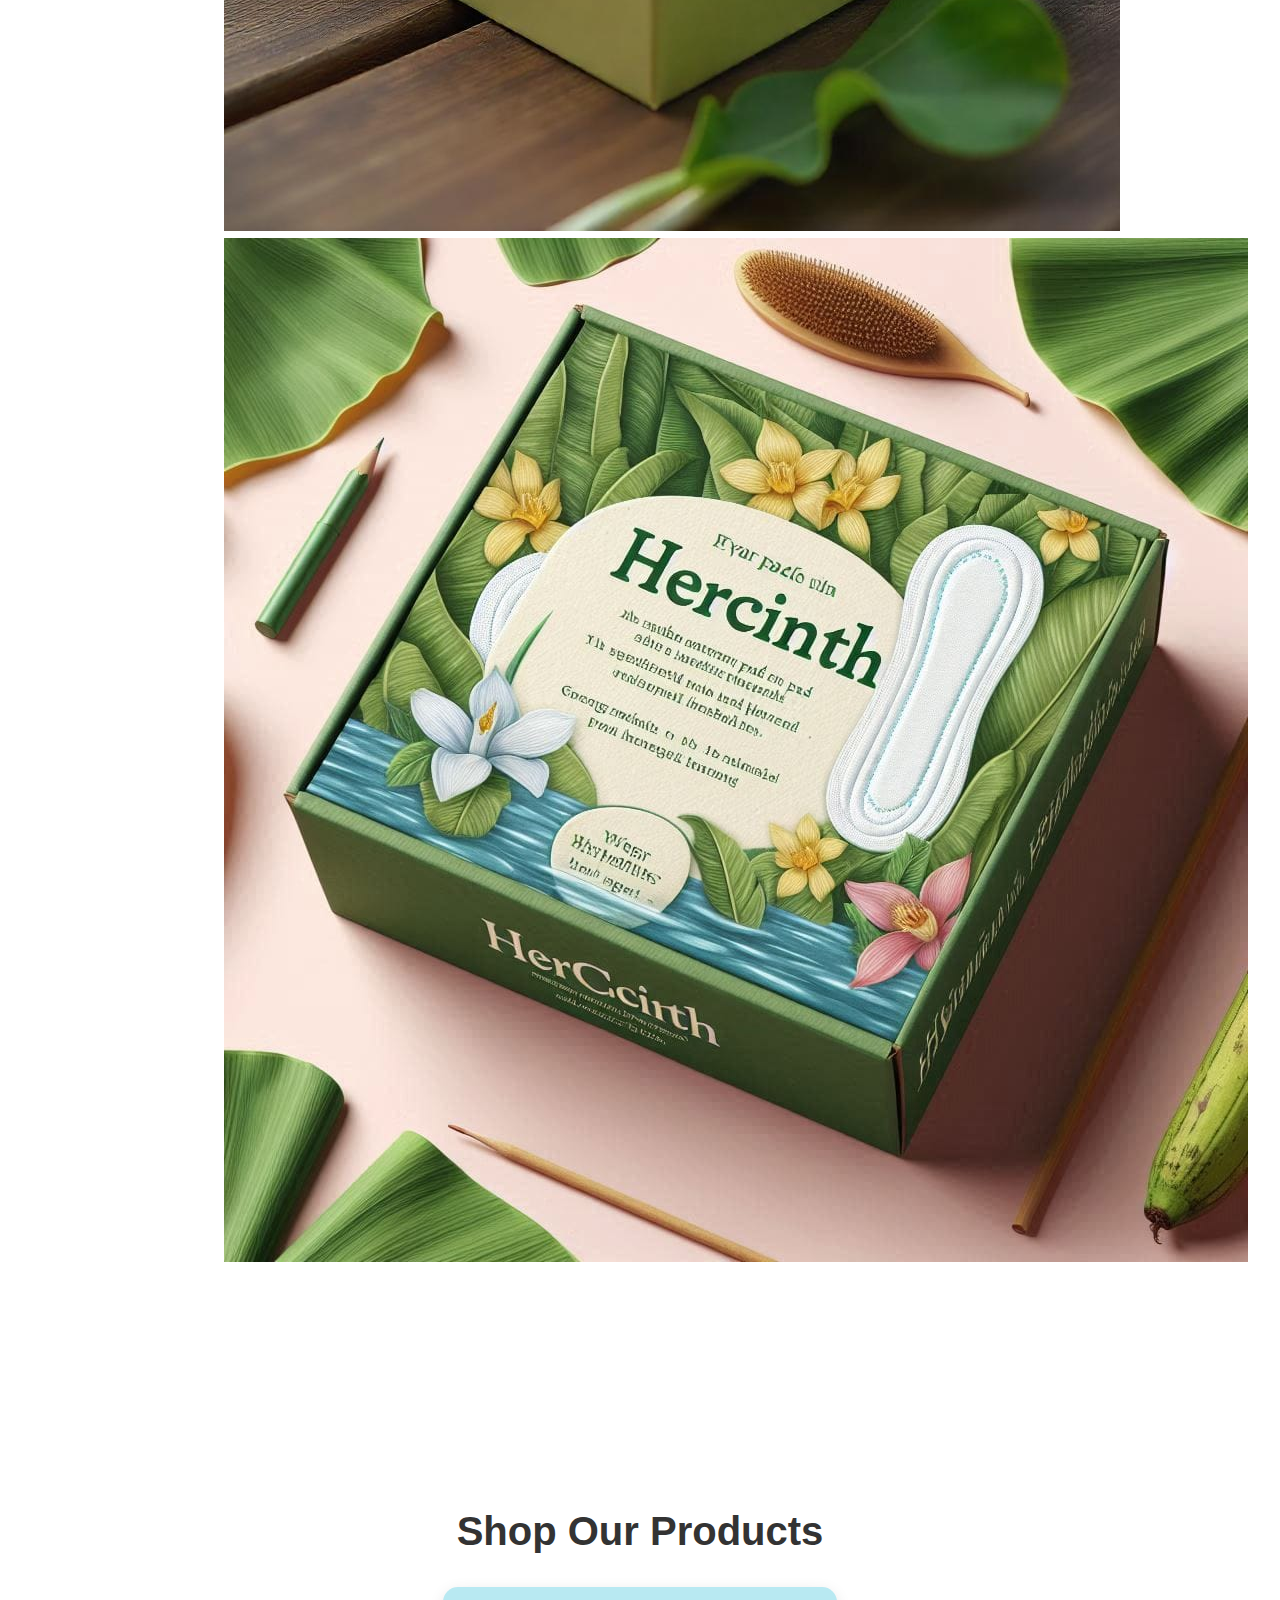
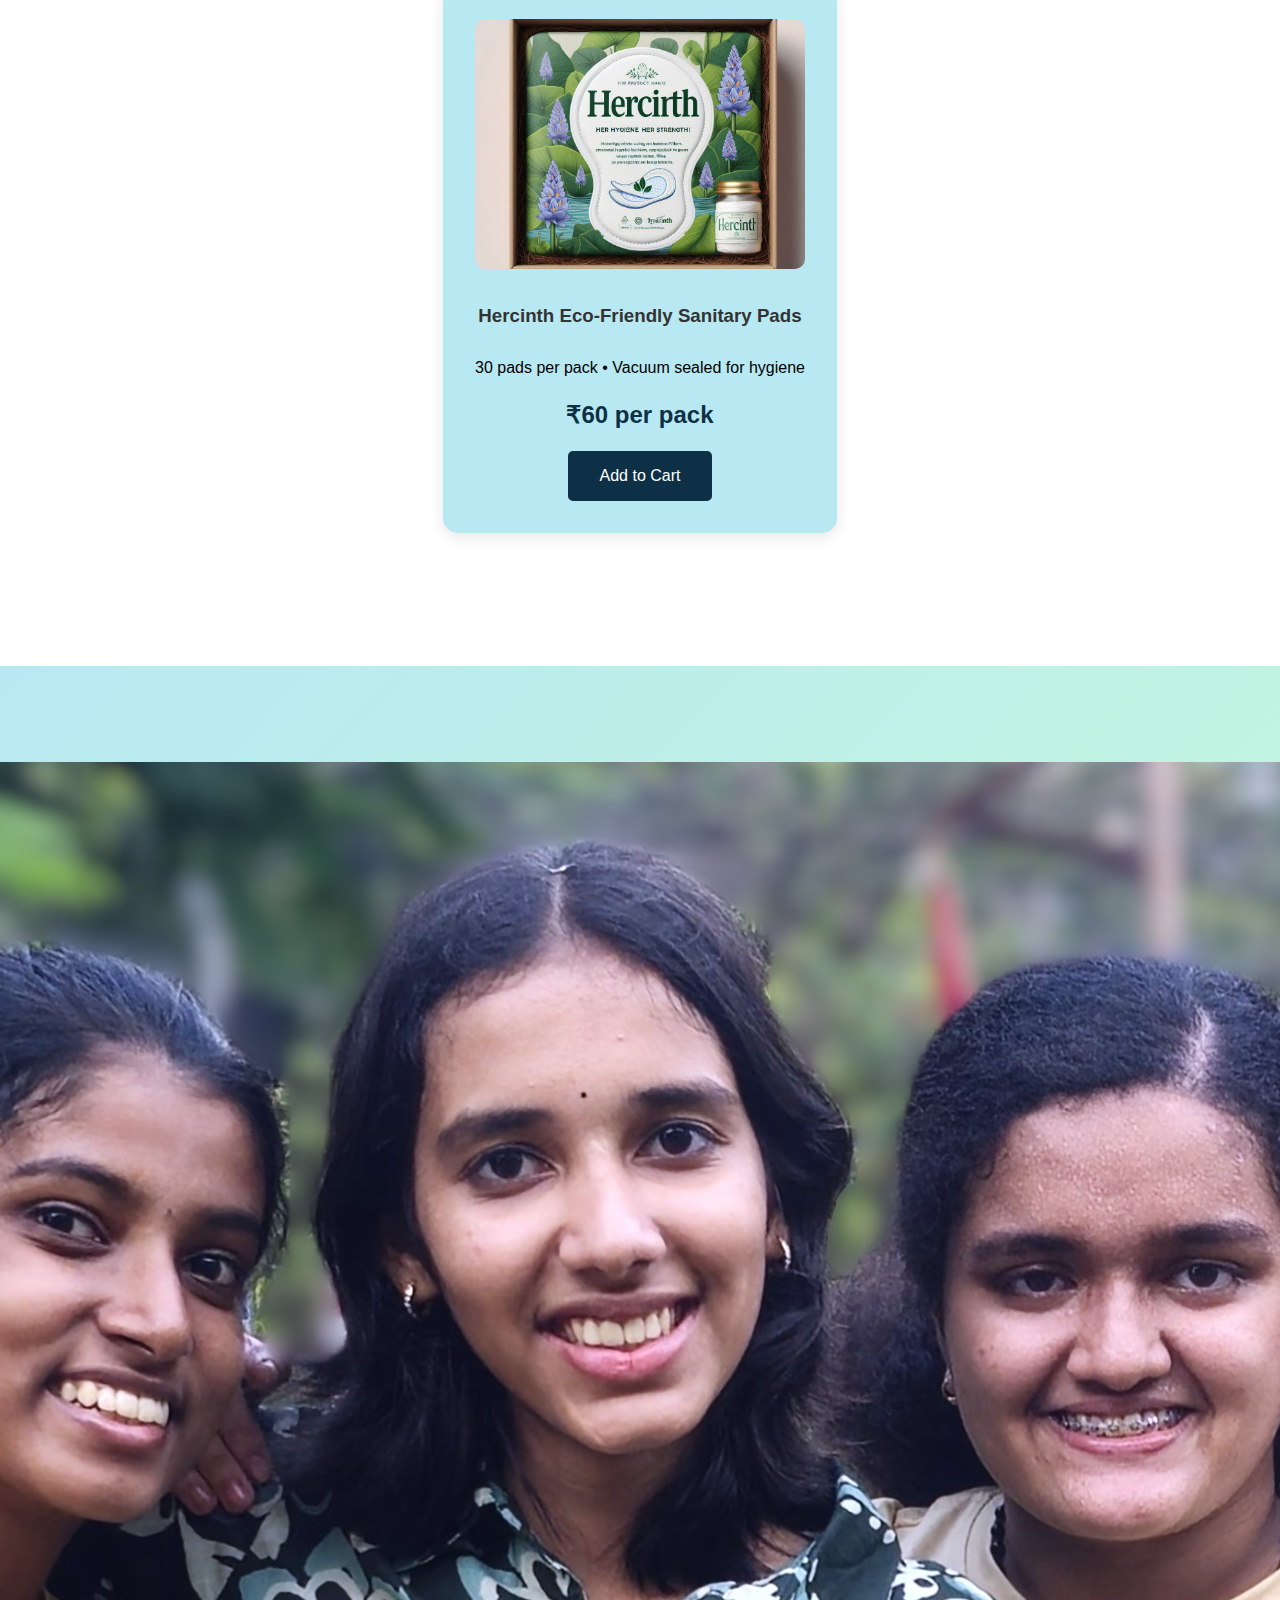
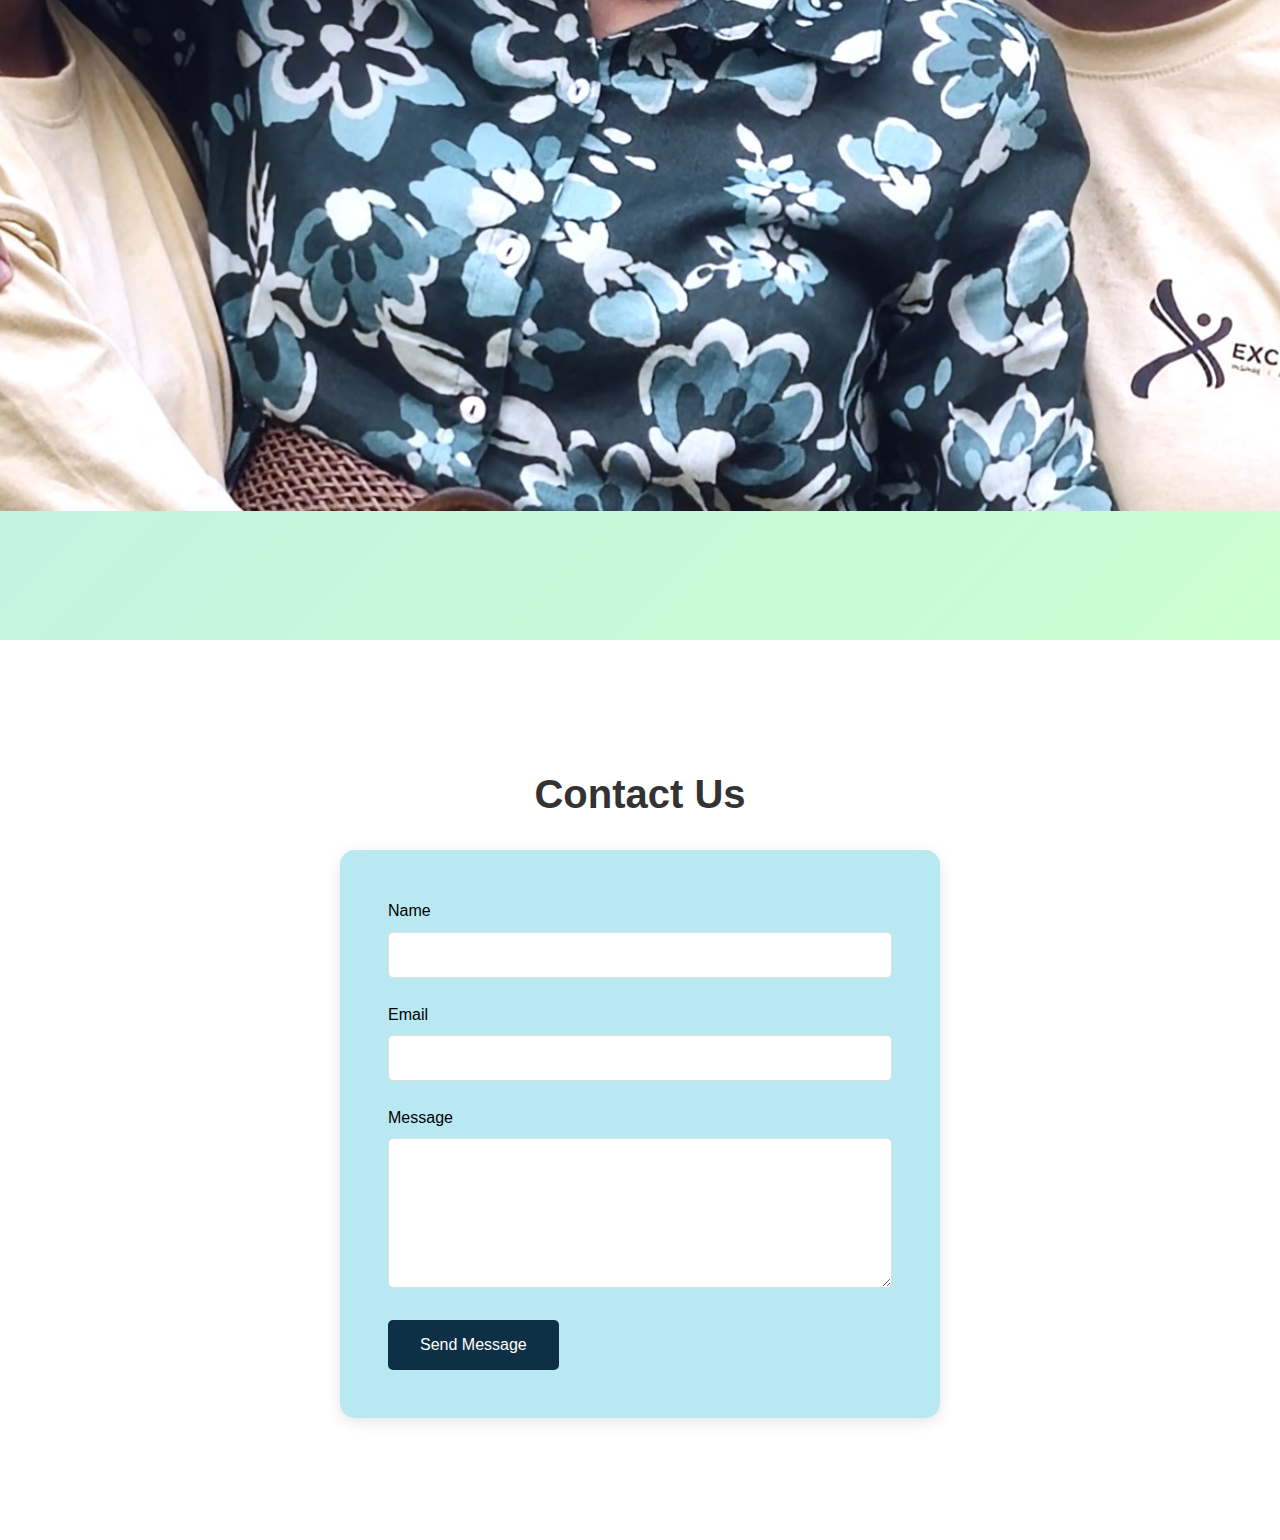
==== commit bf37beae: "commit" ====
--- a/index.html
+++ b/index.html
@@ -36,7 +36,7 @@
             position: fixed;
             top: 0;
             width: 100%;
-            background-color: rgba(0, 71, 66, 0.95);
+            background-color: rgba(210, 255, 252, 0.95);
             box-shadow: 0 2px 10px rgba(0, 0, 0, 0.1);
             z-index: 1000;
             padding: 1rem 0;
